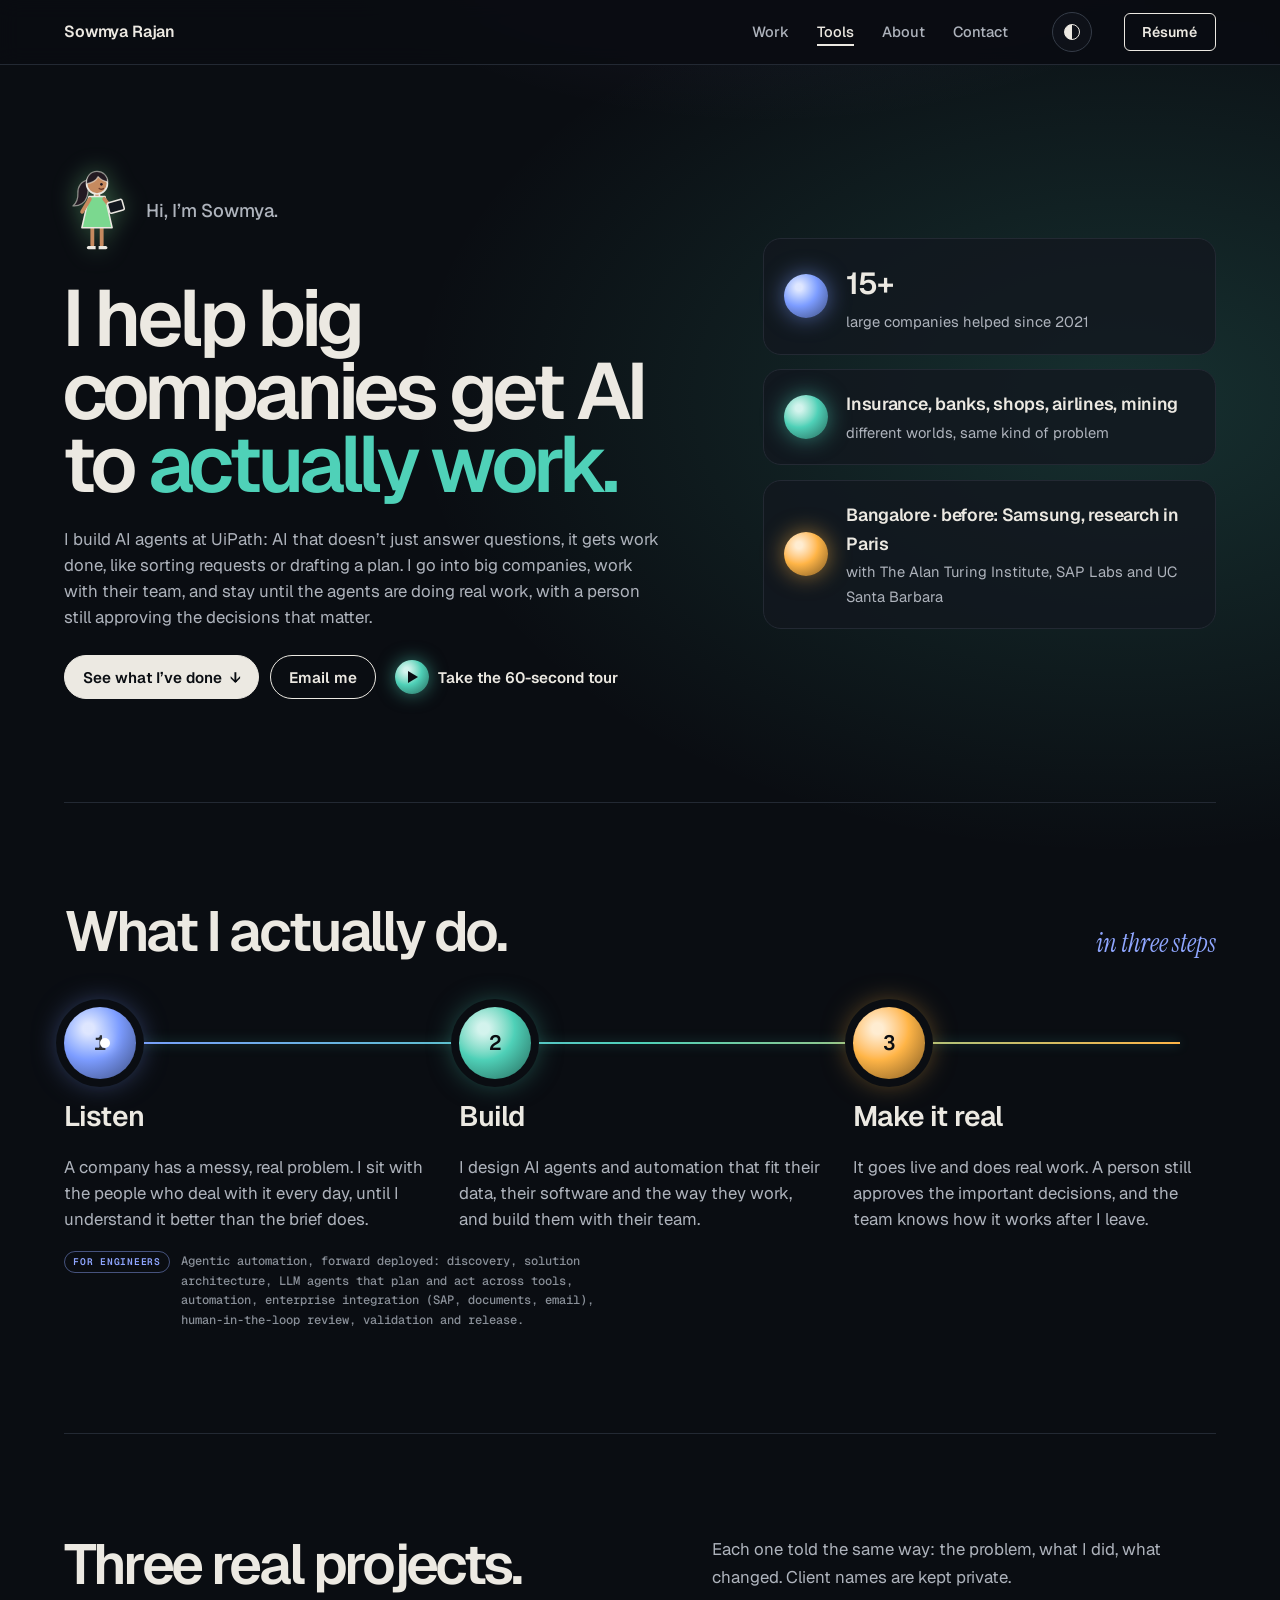
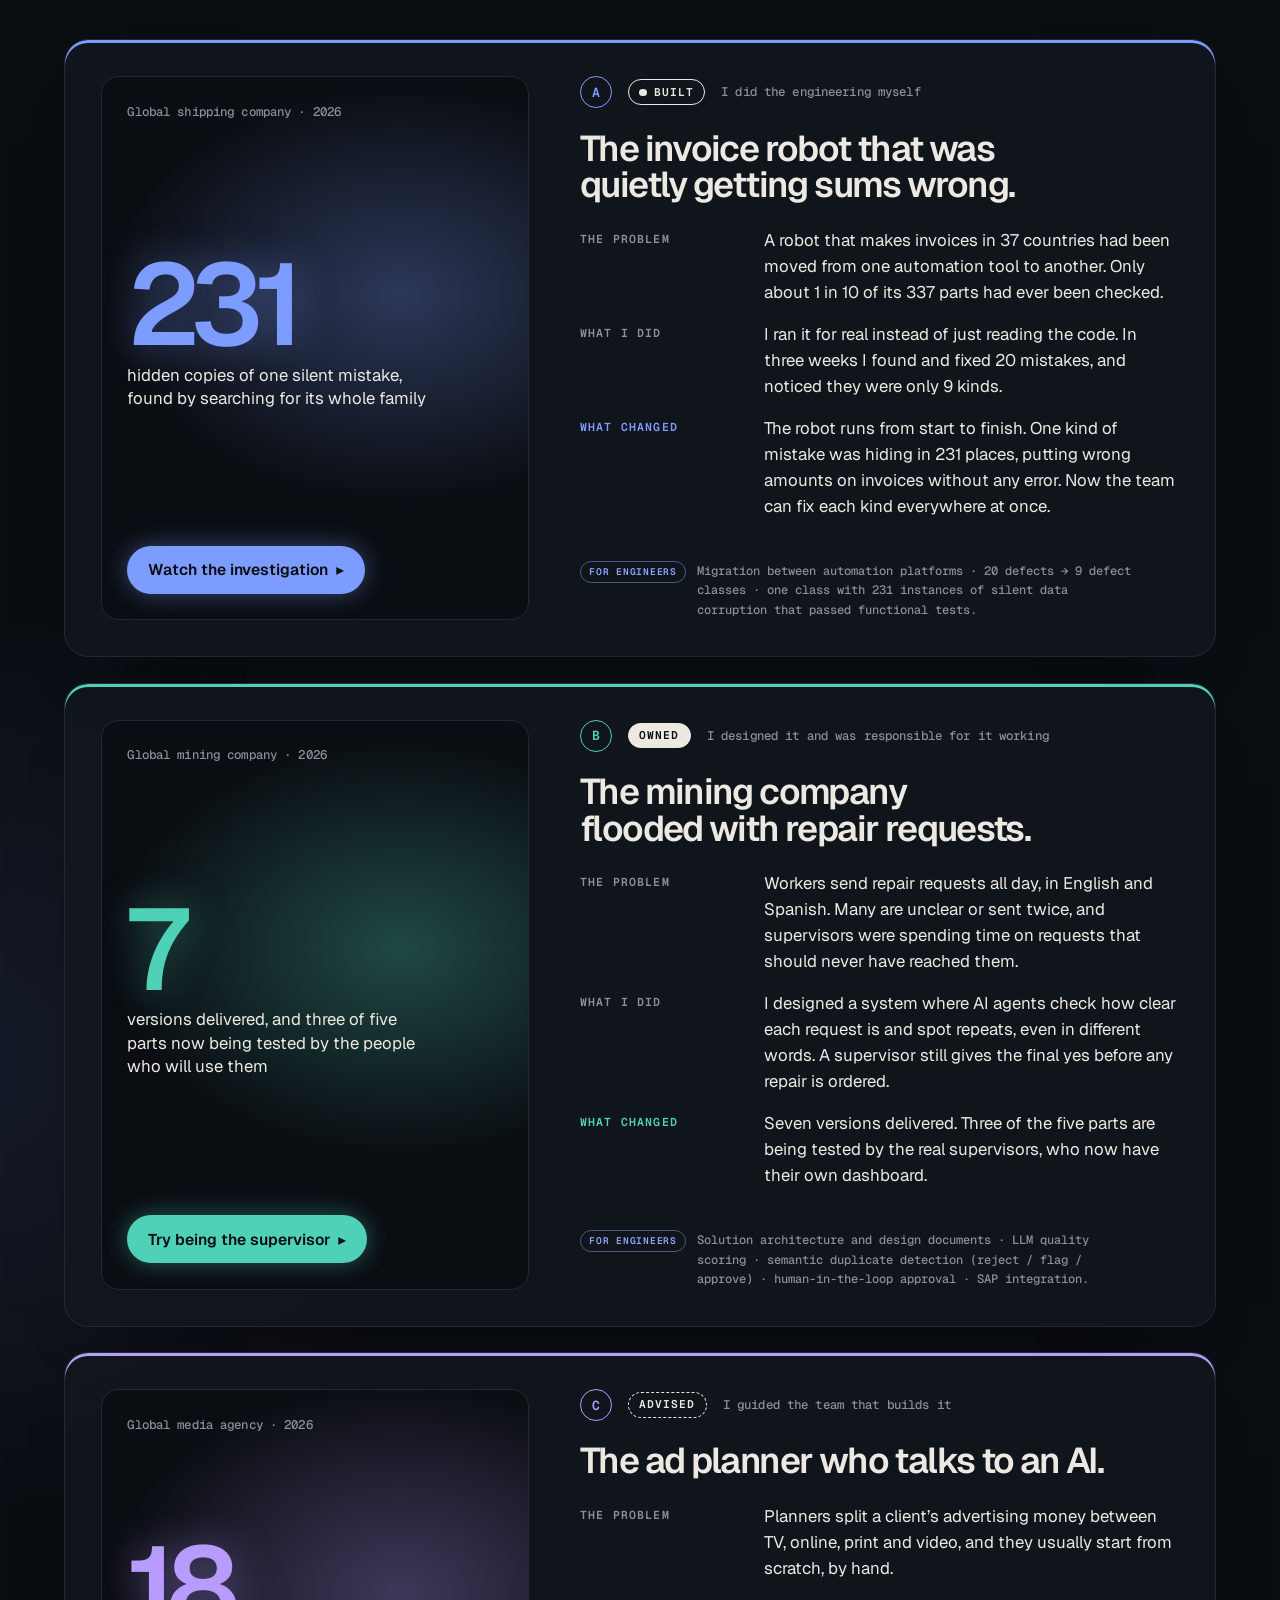
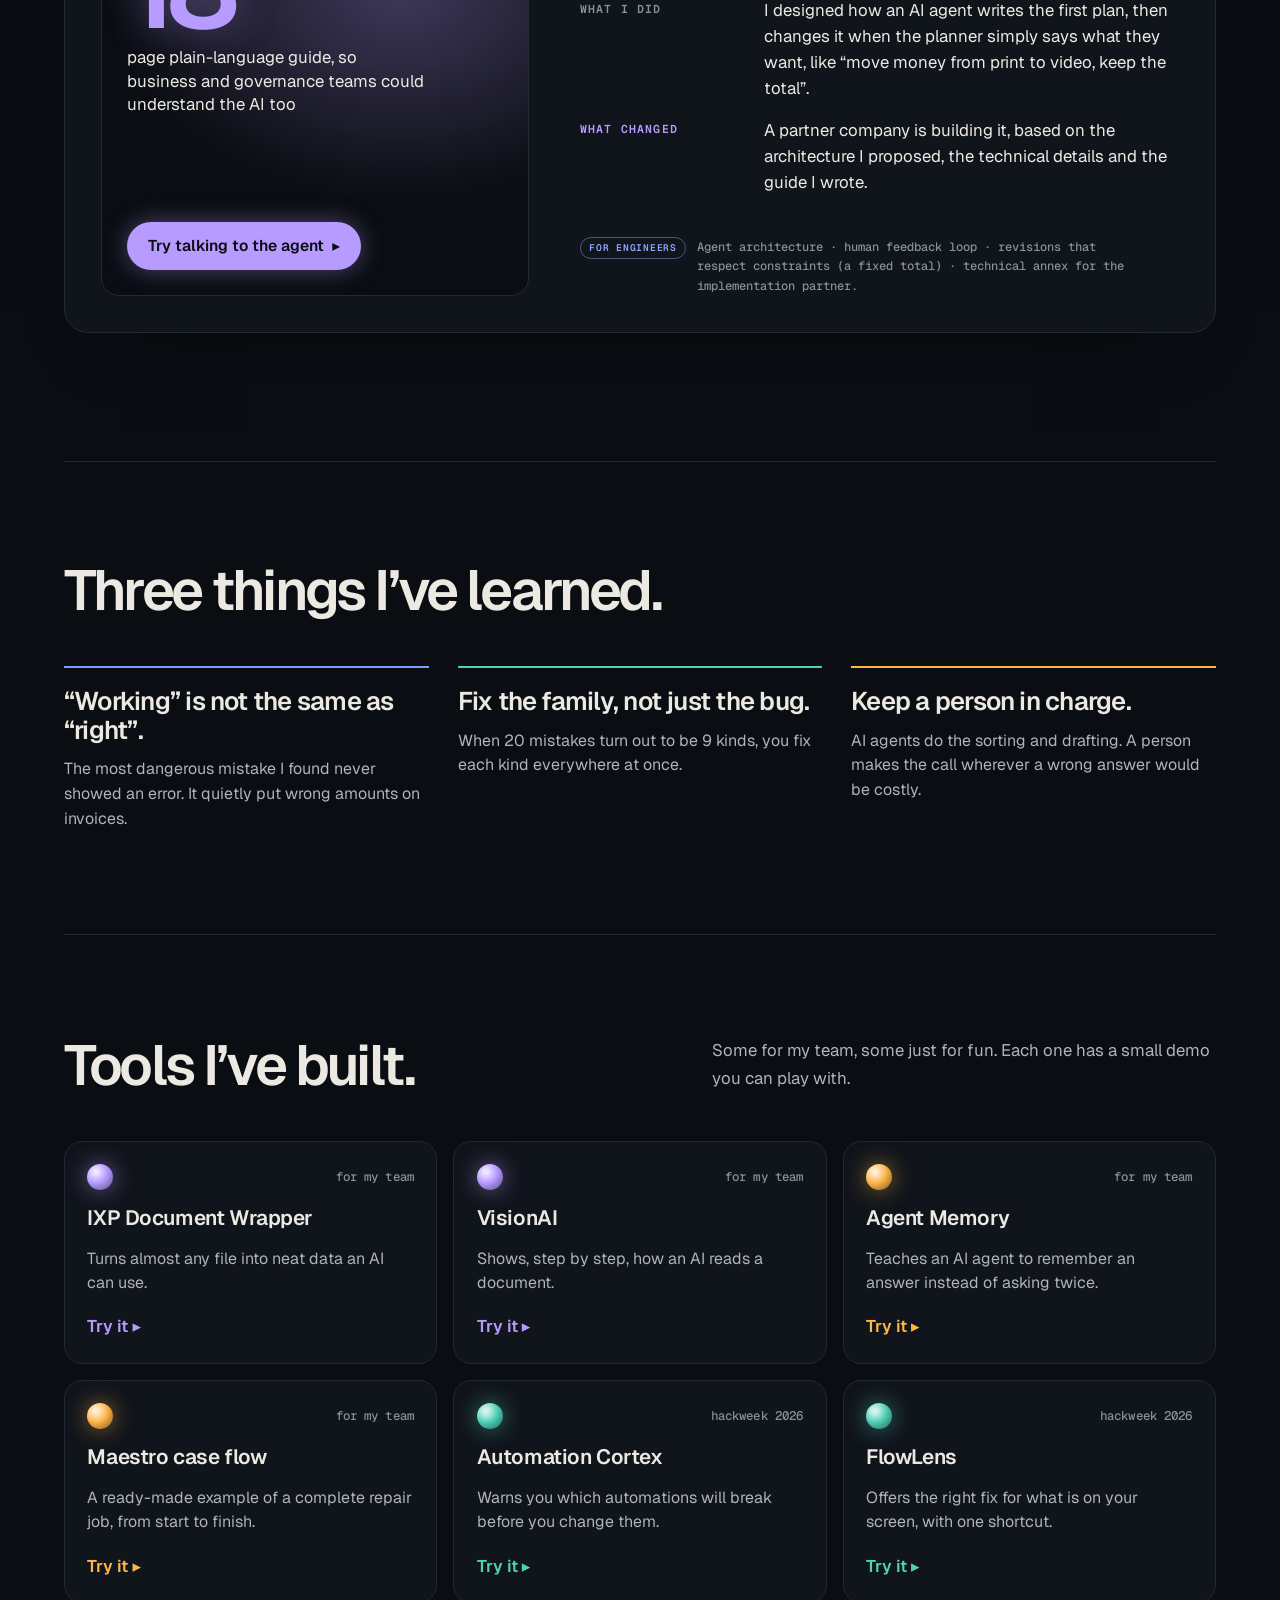
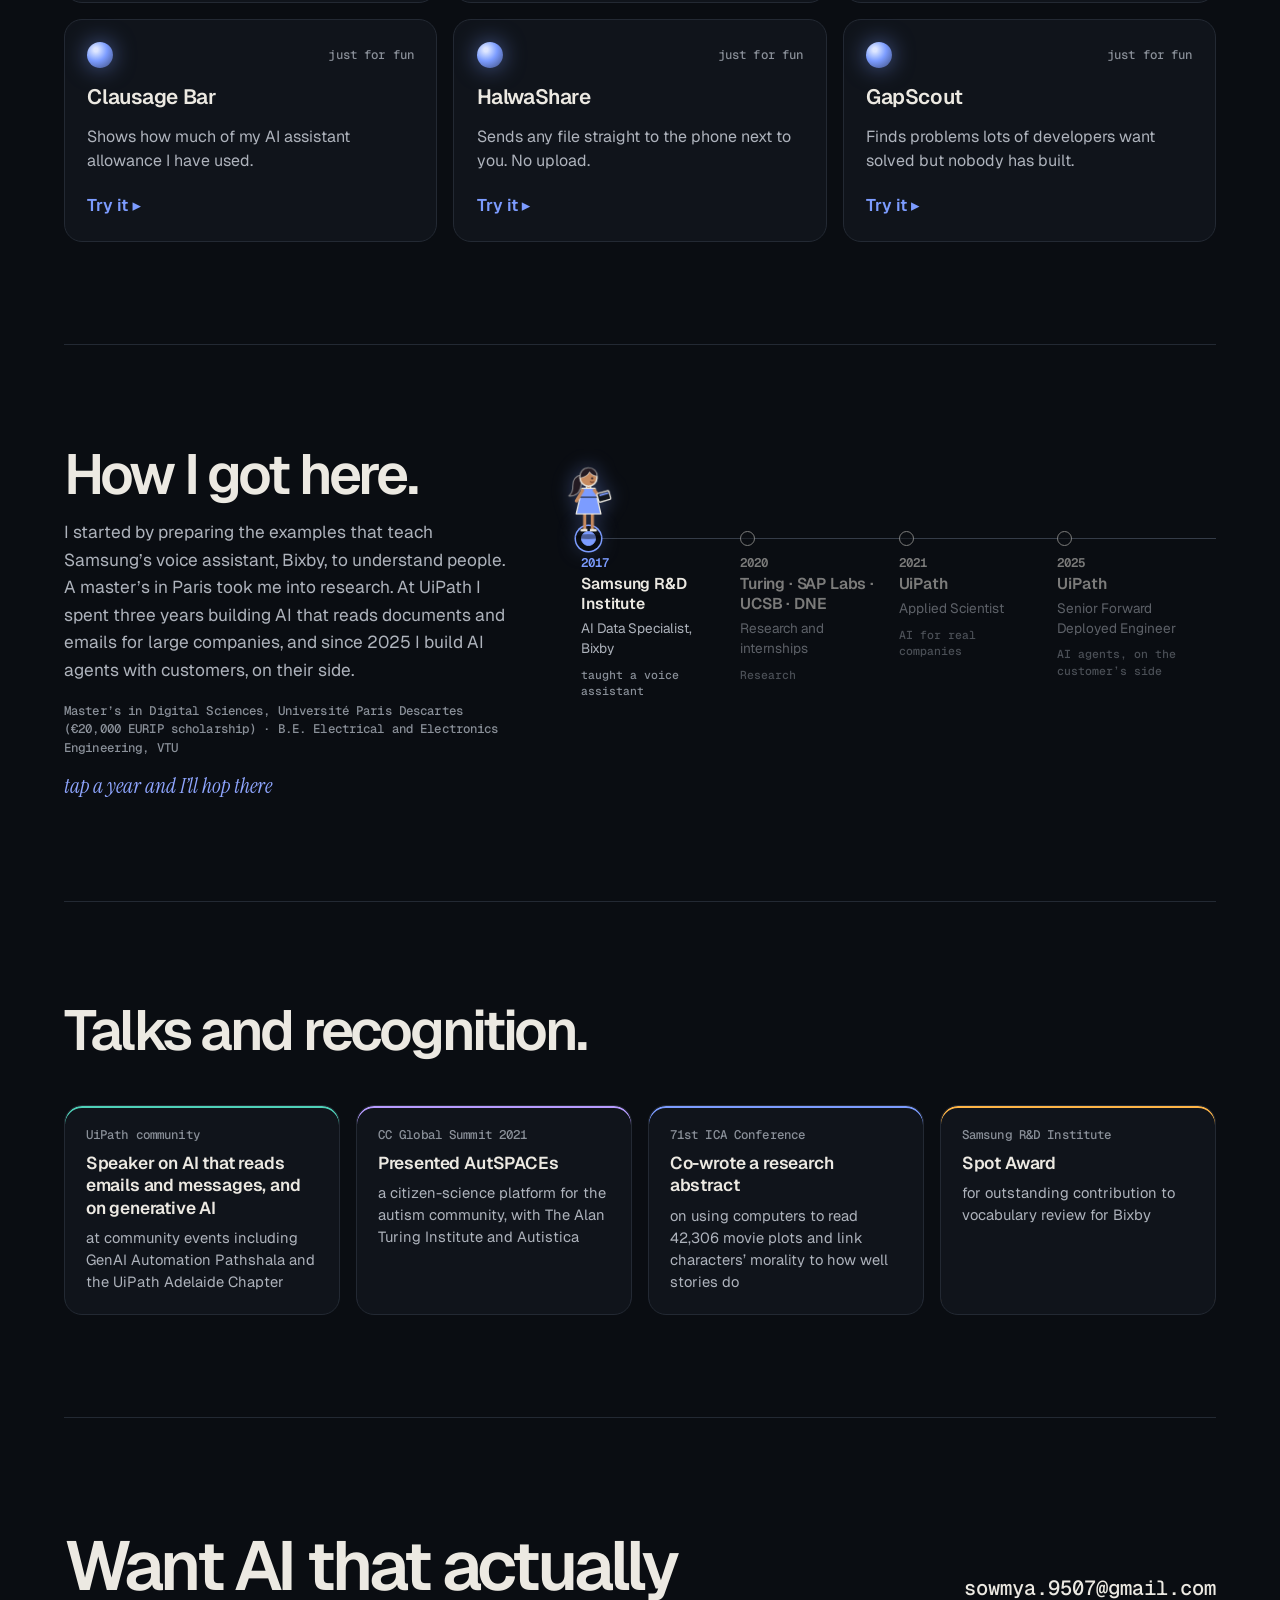
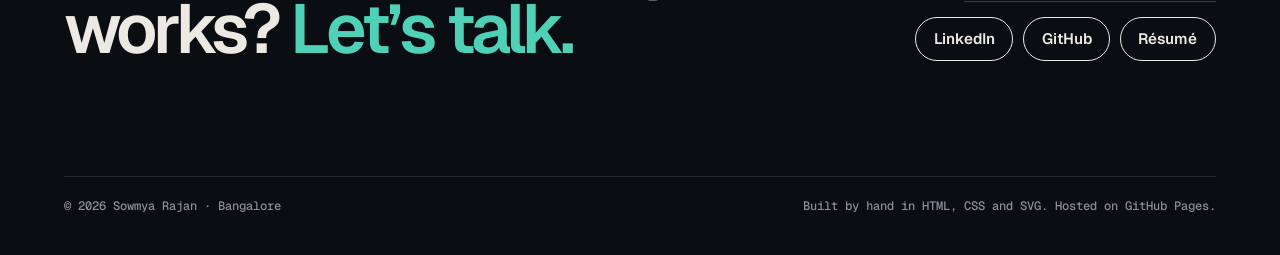
==== index.html @ b6682342 "Publish portfolio site Homepage built around visitor questions, with anonymised projects, simulated " ====
<!doctype html>
<html lang="en">
<head>
<meta charset="utf-8">
<meta name="viewport" content="width=device-width, initial-scale=1, viewport-fit=cover">
<title>Sowmya Rajan · Senior Forward Deployed Engineer (AI)</title>
<meta name="description" content="Sowmya Rajan builds AI agents that do real work inside big companies: the problem, what she did and what changed, with demos you can try.">
<link rel="canonical" href="https://sowmyaarajan.github.io/">
<meta property="og:type" content="website">
<meta property="og:url" content="https://sowmyaarajan.github.io/">
<meta property="og:title" content="Sowmya Rajan · Senior Forward Deployed Engineer (AI)">
<meta property="og:description" content="I get AI systems working in the real world. Case studies, engineering systems and how I work.">
<meta name="twitter:card" content="summary">
<meta name="theme-color" content="#0a0d12">
<link rel="icon" href="data:image/svg+xml,%3Csvg xmlns='http://www.w3.org/2000/svg' viewBox='0 0 64 64'%3E%3Crect width='64' height='64' rx='12' fill='%2317191d'/%3E%3Ctext x='32' y='42' font-family='Arial' font-weight='700' font-size='26' fill='%23f6f4ef' text-anchor='middle'%3ESR%3C/text%3E%3C/svg%3E">
<link rel="preconnect" href="https://fonts.googleapis.com">
<link rel="preconnect" href="https://fonts.gstatic.com" crossorigin>
<link rel="stylesheet" href="https://fonts.googleapis.com/css2?family=Geist:wght@400;500;600&family=Geist+Mono:wght@500;600&family=Instrument+Serif:ital@1&display=swap">
<script>try{var t=localStorage.getItem('theme');if(t==='light')document.documentElement.setAttribute('data-theme','light');}catch(e){}</script>
<link rel="stylesheet" href="assets/css/styles.css?v=v5">
<script type="application/ld+json">
{
  "@context": "https://schema.org",
  "@type": "Person",
  "name": "Sowmya Rajan",
  "jobTitle": "Senior Forward Deployed Engineer",
  "worksFor": { "@type": "Organization", "name": "UiPath" },
  "address": { "@type": "PostalAddress", "addressLocality": "Bangalore", "addressCountry": "IN" },
  "url": "https://sowmyaarajan.github.io/",
  "sameAs": ["https://www.linkedin.com/in/sowmyarajan1703/", "https://github.com/sowmyaarajan"]
}
</script>
</head>
<body>
<a class="skip" href="#main">Skip to content</a>

<header class="nav">
  <div class="wrap nav__in">
    <a class="nav__name" href="#top">Sowmya Rajan</a>
    <nav class="nav__links" aria-label="Primary">
      <a href="#work">Work</a>
      <a href="#tools">Tools</a>
      <a href="#about">About</a>
      <a href="#contact">Contact</a>
    </nav>
    <button class="theme-btn" type="button" data-theme-toggle aria-label="Switch to light theme" aria-pressed="false"><span aria-hidden="true"></span></button>
    <a class="btn nav__cta" href="resume/">Résumé</a>
    <button class="btn nav__menu" id="menu-open" type="button" aria-expanded="false" aria-controls="menu">Menu</button>
  </div>
</header>

<div class="sheet-menu" id="menu" role="dialog" aria-modal="true" aria-label="Menu" hidden>
  <div class="sheet-menu__top">
    <span class="nav__name">Sowmya Rajan</span>
    <button class="btn" id="menu-close" type="button">Close</button>
  </div>
  <nav aria-label="Mobile">
    <a href="#work">Work</a>
    <a href="#tools">Tools</a>
    <a href="#about">About</a>
    <a href="#contact">Contact</a>
  </nav>
  <div class="sheet-menu__foot">
    <a class="btn btn--primary" href="resume/">Résumé</a>
    <a class="btn" href="mailto:sowmya.9507@gmail.com">Email</a>
    <button class="btn" type="button" data-theme-toggle aria-pressed="false">Light theme</button>
  </div>
</div>

<main id="main">
  <!-- 1 · Who -->
  <section class="who wrap" id="top" aria-labelledby="h-hero">
    <div class="who__copy">
      <p class="who__hi"><svg class="girl" viewBox="0 0 48 64" width="66" height="88" aria-hidden="true">
          <path class="g-hair" d="M17.5 9.5c-4.8.6-7.6 4.6-7.4 9.6.2 4.2-1.4 7.4-3.6 9.2 4.8.4 8.8-2.2 10.2-6.6 1.2-3.6.8-7.6 2.4-10.6z"/>
          <path class="g-limb" d="M20.6 44.2v12.6M27.4 44.2v12.6"/>
          <path class="g-shoe" d="M18.4 57.4h4.6v2.4h-5.2c-.9 0-1.2-.6-1.2-1.2 0-.7.7-1.2 1.8-1.2zM25.2 57.4h4.6c1.1 0 1.8.5 1.8 1.2 0 .6-.3 1.2-1.2 1.2h-5.2z"/>
          <path class="g-skin" d="M22.2 18.6h3.6v3.4h-3.6z"/>
          <path class="g-dress" d="M18.2 21.4h11.6l5.2 22.8H13z"/>
          <path class="g-limb g-wave" d="M18.8 23.2l-5.6 9.4"/>
          <path class="g-limb" d="M29.2 23.2l5.4 6.8"/>
          <rect class="g-laptop" x="32.2" y="24.6" width="11" height="8" rx="1.2" transform="rotate(-16 37.7 28.6)"/>
          <circle class="g-skin" cx="24" cy="12" r="7.6"/>
          <path class="g-hair" d="M16.4 12.2c-.4-5.2 3-9 7.6-9 4.4 0 7.8 3.2 7.8 7.6-2.6-.4-5.4-1.8-7-3.8-1.2 2.6-4.6 4.6-8.4 5.2z"/>
          <circle class="g-eye" cx="27.2" cy="12.6" r=".95"/>
          <path class="g-smile" d="M25.6 15.6c.9.7 2.1.7 3 .1"/>
        </svg><span>Hi, I’m Sowmya.</span></p>
      <h1 class="who__h" id="h-hero">I help big companies get AI to <span>actually work.</span></h1>
      <p class="who__p">I build AI agents at UiPath: AI that doesn’t just answer questions, it gets work done, like sorting requests or drafting a plan. I go into big companies, work with their team, and stay until the agents are doing real work, with a person still approving the decisions that matter.</p>
      <div class="who__cta">
        <a class="btn btn--primary btn--pill" href="#work">See what I’ve done <span aria-hidden="true">↓</span></a>
        <a class="btn btn--pill" href="mailto:sowmya.9507@gmail.com">Email me</a>
        <button class="tour-btn" type="button" data-tour-start><span class="tour-btn__play" aria-hidden="true"></span>Take the 60-second tour</button>
      </div>
    </div>
    <ul class="who__facts" aria-label="Quick facts">
      <li style="--c: var(--st-ingest)"><i aria-hidden="true"></i><span><b class="big">15+</b><span>large companies helped since 2021</span></span></li>
      <li style="--c: var(--st-reason)"><i aria-hidden="true"></i><span><b>Insurance, banks, shops, airlines, mining</b><span>different worlds, same kind of problem</span></span></li>
      <li style="--c: var(--st-review)"><i aria-hidden="true"></i><span><b>Bangalore · before: Samsung, research in Paris</b><span>with The Alan Turing Institute, SAP Labs and UC Santa Barbara</span></span></li>
    </ul>
  </section>

  <!-- 2 · What I do -->
  <section class="band wrap" id="do" aria-labelledby="h-do">
    <div class="band__head"><h2 id="h-do">What I actually do.</h2><span class="note">in three steps</span></div>
    <ol class="steps">
      <li style="--c: var(--st-ingest)"><span class="steps__dot">1</span><b>Listen</b><span>A company has a messy, real problem. I sit with the people who deal with it every day, until I understand it better than the brief does.</span></li>
      <li style="--c: var(--st-reason)"><span class="steps__dot">2</span><b>Build</b><span>I design AI agents and automation that fit their data, their software and the way they work, and build them with their team.</span></li>
      <li style="--c: var(--st-review)"><span class="steps__dot">3</span><b>Make it real</b><span>It goes live and does real work. A person still approves the important decisions, and the team knows how it works after I leave.</span></li>
    </ol>
    <p class="eng"><span>For engineers</span> Agentic automation, forward deployed: discovery, solution architecture, LLM agents that plan and act across tools, automation, enterprise integration (SAP, documents, email), human-in-the-loop review, validation and release.</p>
  </section>

  <!-- 3 · Work -->
  <section class="band wrap" id="work" aria-labelledby="h-work">
    <div class="band__head"><h2 id="h-work">Three real projects.</h2><p>Each one told the same way: the problem, what I did, what changed. Client names are kept private.</p></div>
    
      <article class="proj" id="case-shipping" style="--sc: var(--st-ingest)" aria-labelledby="case-shipping-h">
        <div class="proj__num">
          <span class="meta">Global shipping company · 2026</span>
          <p class="proj__big"><b>231</b><span>hidden copies of one silent mistake, found by searching for its whole family</span></p>
          <button class="proj__try" type="button" data-demo="demo-inv">Watch the investigation <span aria-hidden="true">▸</span></button>
        </div>
        <div class="proj__story">
          <p class="proj__id"><span class="proj__letter">A</span><span class="role role--built">Built</span><span class="meta">I did the engineering myself</span></p>
          <h3 id="case-shipping-h">The invoice robot that was quietly getting sums wrong.</h3>
          <dl class="proj__beats">
            <div><dt>The problem</dt><dd>A robot that makes invoices in 37 countries had been moved from one automation tool to another. Only about 1 in 10 of its 337 parts had ever been checked.</dd></div>
            <div><dt>What I did</dt><dd>I ran it for real instead of just reading the code. In three weeks I found and fixed 20 mistakes, and noticed they were only 9 kinds.</dd></div>
            <div class="is-out"><dt>What changed</dt><dd>The robot runs from start to finish. One kind of mistake was hiding in 231 places, putting wrong amounts on invoices without any error. Now the team can fix each kind everywhere at once.</dd></div>
          </dl>
          <p class="eng"><span>For engineers</span> Migration between automation platforms · 20 defects → 9 defect classes · one class with 231 instances of silent data corruption that passed functional tests.</p>
        </div>
      </article>
      <article class="proj" id="case-mining" style="--sc: var(--st-reason)" aria-labelledby="case-mining-h">
        <div class="proj__num">
          <span class="meta">Global mining company · 2026</span>
          <p class="proj__big"><b>7</b><span>versions delivered, and three of five parts now being tested by the people who will use them</span></p>
          <button class="proj__try" type="button" data-demo="demo-req">Try being the supervisor <span aria-hidden="true">▸</span></button>
        </div>
        <div class="proj__story">
          <p class="proj__id"><span class="proj__letter">B</span><span class="role role--owned">Owned</span><span class="meta">I designed it and was responsible for it working</span></p>
          <h3 id="case-mining-h">The mining company flooded with repair requests.</h3>
          <dl class="proj__beats">
            <div><dt>The problem</dt><dd>Workers send repair requests all day, in English and Spanish. Many are unclear or sent twice, and supervisors were spending time on requests that should never have reached them.</dd></div>
            <div><dt>What I did</dt><dd>I designed a system where AI agents check how clear each request is and spot repeats, even in different words. A supervisor still gives the final yes before any repair is ordered.</dd></div>
            <div class="is-out"><dt>What changed</dt><dd>Seven versions delivered. Three of the five parts are being tested by the real supervisors, who now have their own dashboard.</dd></div>
          </dl>
          <p class="eng"><span>For engineers</span> Solution architecture and design documents · LLM quality scoring · semantic duplicate detection (reject / flag / approve) · human-in-the-loop approval · SAP integration.</p>
        </div>
      </article>
      <article class="proj" id="case-media" style="--sc: var(--st-extract)" aria-labelledby="case-media-h">
        <div class="proj__num">
          <span class="meta">Global media agency · 2026</span>
          <p class="proj__big"><b>18</b><span>page plain-language guide, so business and governance teams could understand the AI too</span></p>
          <button class="proj__try" type="button" data-demo="demo-ha">Try talking to the agent <span aria-hidden="true">▸</span></button>
        </div>
        <div class="proj__story">
          <p class="proj__id"><span class="proj__letter">C</span><span class="role role--advised">Advised</span><span class="meta">I guided the team that builds it</span></p>
          <h3 id="case-media-h">The ad planner who talks to an AI.</h3>
          <dl class="proj__beats">
            <div><dt>The problem</dt><dd>Planners split a client’s advertising money between TV, online, print and video, and they usually start from scratch, by hand.</dd></div>
            <div><dt>What I did</dt><dd>I designed how an AI agent writes the first plan, then changes it when the planner simply says what they want, like “move money from print to video, keep the total”.</dd></div>
            <div class="is-out"><dt>What changed</dt><dd>A partner company is building it, based on the architecture I proposed, the technical details and the guide I wrote.</dd></div>
          </dl>
          <p class="eng"><span>For engineers</span> Agent architecture · human feedback loop · revisions that respect constraints (a fixed total) · technical annex for the implementation partner.</p>
        </div>
      </article>
  </section>

  <!-- 4 · Learned -->
  <section class="band wrap" id="learned" aria-labelledby="h-learned">
    <div class="band__head"><h2 id="h-learned">Three things I’ve learned.</h2></div>
    <div class="lessons">
      <div style="--c: var(--st-ingest)"><b>“Working” is not the same as “right”.</b><span>The most dangerous mistake I found never showed an error. It quietly put wrong amounts on invoices.</span></div>
      <div style="--c: var(--st-reason)"><b>Fix the family, not just the bug.</b><span>When 20 mistakes turn out to be 9 kinds, you fix each kind everywhere at once.</span></div>
      <div style="--c: var(--st-review)"><b>Keep a person in charge.</b><span>AI agents do the sorting and drafting. A person makes the call wherever a wrong answer would be costly.</span></div>
    </div>
  </section>

  <!-- 5 · Tools -->
  <section class="band wrap" id="tools" aria-labelledby="h-tools">
    <div class="band__head"><h2 id="h-tools">Tools I’ve built.</h2><p>Some for my team, some just for fun. Each one has a small demo you can play with.</p></div>
    <div class="tools">
        <button class="tool" type="button" data-tool="ixp" style="--c: var(--st-extract)"><span class="tool__top"><i aria-hidden="true"></i><span class="meta">for my team</span></span><b>IXP Document Wrapper</b><span>Turns almost any file into neat data an AI can use.</span><span class="tool__try">Try it <span aria-hidden="true">▸</span></span></button>
        <button class="tool" type="button" data-tool="visionai" style="--c: var(--st-extract)"><span class="tool__top"><i aria-hidden="true"></i><span class="meta">for my team</span></span><b>VisionAI</b><span>Shows, step by step, how an AI reads a document.</span><span class="tool__try">Try it <span aria-hidden="true">▸</span></span></button>
        <button class="tool" type="button" data-tool="memory" style="--c: var(--st-review)"><span class="tool__top"><i aria-hidden="true"></i><span class="meta">for my team</span></span><b>Agent Memory</b><span>Teaches an AI agent to remember an answer instead of asking twice.</span><span class="tool__try">Try it <span aria-hidden="true">▸</span></span></button>
        <button class="tool" type="button" data-tool="maestro" style="--c: var(--st-review)"><span class="tool__top"><i aria-hidden="true"></i><span class="meta">for my team</span></span><b>Maestro case flow</b><span>A ready-made example of a complete repair job, from start to finish.</span><span class="tool__try">Try it <span aria-hidden="true">▸</span></span></button>
        <button class="tool" type="button" data-tool="cortex" style="--c: var(--st-reason)"><span class="tool__top"><i aria-hidden="true"></i><span class="meta">hackweek 2026</span></span><b>Automation Cortex</b><span>Warns you which automations will break before you change them.</span><span class="tool__try">Try it <span aria-hidden="true">▸</span></span></button>
        <button class="tool" type="button" data-tool="flowlens" style="--c: var(--st-reason)"><span class="tool__top"><i aria-hidden="true"></i><span class="meta">hackweek 2026</span></span><b>FlowLens</b><span>Offers the right fix for what is on your screen, with one shortcut.</span><span class="tool__try">Try it <span aria-hidden="true">▸</span></span></button>
        <button class="tool" type="button" data-tool="clausage" style="--c: var(--st-ingest)"><span class="tool__top"><i aria-hidden="true"></i><span class="meta">just for fun</span></span><b>Clausage Bar</b><span>Shows how much of my AI assistant allowance I have used.</span><span class="tool__try">Try it <span aria-hidden="true">▸</span></span></button>
        <button class="tool" type="button" data-tool="halwa" style="--c: var(--st-ingest)"><span class="tool__top"><i aria-hidden="true"></i><span class="meta">just for fun</span></span><b>HalwaShare</b><span>Sends any file straight to the phone next to you. No upload.</span><span class="tool__try">Try it <span aria-hidden="true">▸</span></span></button>
        <button class="tool" type="button" data-tool="gapscout" style="--c: var(--st-ingest)"><span class="tool__top"><i aria-hidden="true"></i><span class="meta">just for fun</span></span><b>GapScout</b><span>Finds problems lots of developers want solved but nobody has built.</span><span class="tool__try">Try it <span aria-hidden="true">▸</span></span></button>
    </div>
  </section>

  <!-- 6 · About -->
  <section class="band wrap about3" id="about" aria-labelledby="h-about">
    <div class="about3__copy">
      <h2 id="h-about">How I got here.</h2>
      <p>I started by preparing the examples that teach Samsung’s voice assistant, Bixby, to understand people. A master’s in Paris took me into research. At UiPath I spent three years building AI that reads documents and emails for large companies, and since 2025 I build AI agents with customers, on their side.</p>
      <p class="meta">Master’s in Digital Sciences, Université Paris Descartes (€20,000 EURIP scholarship) · B.E. Electrical and Electronics Engineering, VTU</p>
      <p class="note">tap a year and I’ll hop there</p>
    </div>
    <div>
        <div class="hop" id="hop">
          <ol class="career" aria-label="Career progression">
            <li style="--c: var(--st-ingest)"><button class="yr" type="button" aria-label="2017: jump to Samsung R&amp;D Institute">2017</button><b>Samsung R&amp;D Institute</b><span>AI Data Specialist, Bixby</span><span class="arc">taught a voice assistant</span></li>
            <li style="--c: var(--st-extract)"><button class="yr" type="button" aria-label="2020: jump to research and internships">2020</button><b>Turing · SAP Labs · UCSB · DNE</b><span>Research and internships</span><span class="arc">Research</span></li>
            <li style="--c: var(--st-reason)"><button class="yr" type="button" aria-label="2021: jump to UiPath, Applied Scientist">2021</button><b>UiPath</b><span>Applied Scientist</span><span class="arc">AI for real companies</span></li>
            <li style="--c: var(--st-ship)"><button class="yr" type="button" aria-label="2025: jump to UiPath, Senior Forward Deployed Engineer">2025</button><b>UiPath</b><span>Senior Forward Deployed Engineer</span><span class="arc">AI agents, on the customer’s side</span></li>
          </ol>
          <p class="hop__say" id="hop-say" aria-live="polite"></p>
          <span class="hop__girl" aria-hidden="true"><span class="hop__body">
            <svg viewBox="0 0 48 64" width="54" height="72">
              <path class="hop__tail" d="M17.5 9.5c-4.8.6-7.6 4.6-7.4 9.6.2 4.2-1.4 7.4-3.6 9.2 4.8.4 8.8-2.2 10.2-6.6 1.2-3.6.8-7.6 2.4-10.6z"/>
              <path class="hop__skin hop__limb" d="M20.6 44.2v12.6M27.4 44.2v12.6"/>
              <path class="hop__shoe" d="M18.4 57.4h4.6v2.4h-5.2c-.9 0-1.2-.6-1.2-1.2 0-.7.7-1.2 1.8-1.2zM25.2 57.4h4.6c1.1 0 1.8.5 1.8 1.2 0 .6-.3 1.2-1.2 1.2h-5.2z"/>
              <path class="hop__skin hop__neck" d="M22.2 18.6h3.6v3.4h-3.6z"/>
              <path class="hop__dress" d="M18.2 21.4h11.6l5.2 22.8H13z"/>
              <path class="hop__belt" d="M16.8 29.4h14.4"/>
              <path class="hop__skin hop__limb hop__arm--l" d="M18.8 23.2l-5.6 9.4"/>
              <path class="hop__skin hop__limb hop__arm--r" d="M29.2 23.2l5.4 6.8"/>
              <g class="hop__laptop"><rect x="32.2" y="24.6" width="11" height="8" rx="1.2" transform="rotate(-16 37.7 28.6)"/><path class="hop__screen" d="M34.4 27.6l6.6-1.9" /></g>
              <circle class="hop__skin hop__head" cx="24" cy="12" r="7.6"/>
              <path class="hop__hair" d="M16.4 12.2c-.4-5.2 3-9 7.6-9 4.4 0 7.8 3.2 7.8 7.6-2.6-.4-5.4-1.8-7-3.8-1.2 2.6-4.6 4.6-8.4 5.2z"/>
              <circle class="hop__eye" cx="27.2" cy="12.6" r=".95"/>
              <path class="hop__smile" d="M25.6 15.6c.9.7 2.1.7 3 .1"/>
            </svg>
          </span><span class="hop__shadow"></span></span>
        </div>
    </div>
  </section>

  <!-- Recognition -->
  <section class="band wrap" id="recognition" aria-labelledby="h-recog">
    <div class="band__head"><h2 id="h-recog">Talks and recognition.</h2></div>
    <ul class="recog3">
      <li style="--c: var(--st-reason)"><span class="meta">UiPath community</span><b>Speaker on AI that reads emails and messages, and on generative AI</b><span>at community events including GenAI Automation Pathshala and the UiPath Adelaide Chapter</span></li>
      <li style="--c: var(--st-extract)"><span class="meta">CC Global Summit 2021</span><b>Presented AutSPACEs</b><span>a citizen-science platform for the autism community, with The Alan Turing Institute and Autistica</span></li>
      <li style="--c: var(--st-ingest)"><span class="meta">71st ICA Conference</span><b>Co-wrote a research abstract</b><span>on using computers to read 42,306 movie plots and link characters’ morality to how well stories do</span></li>
      <li style="--c: var(--st-review)"><span class="meta">Samsung R&amp;D Institute</span><b>Spot Award</b><span>for outstanding contribution to vocabulary review for Bixby</span></li>
    </ul>
  </section>

  <!-- 7 · Contact -->
  <section class="wrap contact3" id="contact" aria-labelledby="h-contact">
    <h2 id="h-contact">Want AI that actually works? <span>Let’s talk.</span></h2>
    <div class="contact3__links">
      <a class="contact3__mail" href="mailto:sowmya.9507@gmail.com">sowmya.9507@gmail.com</a>
      <div><a class="btn btn--pill" href="https://www.linkedin.com/in/sowmyarajan1703/" rel="me noopener">LinkedIn</a><a class="btn btn--pill" href="https://github.com/sowmyaarajan" rel="me noopener">GitHub</a><a class="btn btn--pill" href="resume/">Résumé</a></div>
    </div>
  </section>
</main>

<!-- ================= 60-second tour ================= -->
<div class="tour" id="tour" role="region" aria-label="Guided tour" hidden>
  <svg class="girl tour__girl" viewBox="0 0 48 64" width="40" height="53" aria-hidden="true"><path class="g-hair" d="M17.5 9.5c-4.8.6-7.6 4.6-7.4 9.6.2 4.2-1.4 7.4-3.6 9.2 4.8.4 8.8-2.2 10.2-6.6 1.2-3.6.8-7.6 2.4-10.6z"/><path class="g-limb" d="M20.6 44.2v12.6M27.4 44.2v12.6"/><path class="g-dress" d="M18.2 21.4h11.6l5.2 22.8H13z"/><path class="g-limb" d="M18.8 23.2l-5.6 9.4M29.2 23.2l5.4 6.8"/><circle class="g-skin" cx="24" cy="12" r="7.6"/><path class="g-hair" d="M16.4 12.2c-.4-5.2 3-9 7.6-9 4.4 0 7.8 3.2 7.8 7.6-2.6-.4-5.4-1.8-7-3.8-1.2 2.6-4.6 4.6-8.4 5.2z"/><circle class="g-eye" cx="27.2" cy="12.6" r=".95"/><path class="g-smile" d="M25.6 15.6c.9.7 2.1.7 3 .1"/></svg>
  <div class="tour__body">
    <p class="tour__k meta"><span id="tour-n">1</span> / <span id="tour-of">8</span> · 60-second tour</p>
    <p class="tour__t" id="tour-t" aria-live="polite"></p>
    <div class="tour__bar"><span id="tour-bar"></span></div>
    <div class="tour__ctl">
      <button type="button" data-tour="prev" aria-label="Previous stop">←</button>
      <button type="button" data-tour="pause" id="tour-pause">Pause</button>
      <button type="button" data-tour="next" aria-label="Next stop">→</button>
      <button type="button" data-tour="sound" id="tour-sound" aria-pressed="true"><svg viewBox="0 0 20 20" width="16" height="16" aria-hidden="true"><path d="M3 8h3l4-3v10l-4-3H3z" fill="currentColor"/><path class="tour__wave" d="M13 7.5a3.5 3.5 0 0 1 0 5M15 5.5a6.5 6.5 0 0 1 0 9" fill="none" stroke="currentColor" stroke-width="1.6" stroke-linecap="round"/></svg><span>Sound on</span></button>
      <button type="button" data-tour="end" class="tour__x">End tour</button>
    </div>
  </div>
</div>

<!-- ================= Demos (opened by the Try it buttons) ================= -->
<dialog class="demo" id="demo-inv" aria-labelledby="demo-inv-h">
  <div class="demo__bar"><p class="demo__title" id="demo-inv-h"><span style="--c: var(--st-ingest)">A</span>The investigation, step by step</p><button class="demo__close" type="button" data-close aria-label="Close">×</button></div>
  <article class="inv inv--auto" id="inv-demo">
        <div class="inv__scroll" id="inv-scroll">
          <div class="inv__stage">
            <div class="inv__viz">
              <div class="inv__svg" id="inv-svg"></div>
              <p class="inv__key" aria-hidden="true"><span><i class="k-ok"></i>checked</span><span><i class="k-def"></i>mistake</span><span><i class="k-silent"></i>silently wrong number</span><span class="meta">grouping shown schematically</span></p>
            </div>
            <div class="inv__side" aria-hidden="true">
              <p class="inv__num">337</p>
              <p class="inv__unit">parts in the invoice robot, about 1 in 10 ever checked</p>
              <p class="inv__trail"><span>337</span><span>20</span><span>9</span><span>231</span></p>
              <ol class="inv__log">
                <li data-step="0"><p class="stg">01 · Problem</p><h4>337 parts. Hardly any ever checked.</h4><p>A robot that makes invoices for 37 countries had been copied from one automation tool to another. Almost nothing had been tested, and the project was stuck.</p></li>
                <li data-step="1"><p class="stg">02 · Investigation</p><h4>Don’t just read it. Run it.</h4><p>Instead of only reading the copied code, I ran the whole robot for real on the old system it controls. Things broke. In three weeks I found and fixed 20 mistakes.</p></li>
                <li data-step="2"><p class="stg">03 · Discovery</p><h4>20 mistakes, but only 9 kinds.</h4><p>The mistakes weren’t random. They came in 9 families, and each family was copied all over the code. Fixing them one by one would never end.</p></li>
                <li data-step="3"><p class="stg">04 · Verification</p><h4>One family was hiding in 231 places.</h4><p>It never showed an error. It quietly put wrong amounts on invoices, and every test still said everything was fine.</p></li>
              </ol>
            </div>
            <div class="inv__rail" role="group" aria-label="Jump to a step">
              <button type="button" data-go="0">01</button><button type="button" data-go="1">02</button><button type="button" data-go="2">03</button><button type="button" data-go="3">04</button><button type="button" class="inv__play">Pause ❚❚</button>
            </div>
          </div>
        </div>
  </article>
</dialog>

<dialog class="demo" id="demo-req" aria-labelledby="demo-req-h">
  <div class="demo__bar"><p class="demo__title" id="demo-req-h"><span style="--c: var(--st-reason)">B</span>You’re the supervisor</p><button class="demo__close" type="button" data-close aria-label="Close">×</button></div>
  <p class="demo__intro">Pick a repair request and send it. The AI checks it, spots repeats, and waits for your decision. Made-up requests, not customer data.</p>
          <div class="con" id="con">
            <div class="con__top">
              <p class="meta"><b>Try the system</b> · made-up requests, not customer data</p>
              <button type="button" class="con__reset" id="con-reset">↺ reset</button>
            </div>
            <div class="con__flow">
              <ol class="flow" aria-label="Request path">
                <li data-node="0"><i></i><b>Request</b><span>arrives from SAP</span></li>
                <li data-node="1"><i></i><b>Clear?</b><span>AI grades it</span></li>
                <li data-node="2" class="is-dec"><i></i><b>Repeat?</b><span>AI compares meaning</span>
                  <span class="flow__exit" data-node="5"><i></i><b>Returned</b></span></li>
                <li data-node="3" class="is-human"><i></i><b>Supervisor</b><span>a person decides</span></li>
                <li data-node="4"><i></i><b>Repair job</b><span>created in SAP</span></li>
              </ol>
              <span class="flow__sig" aria-hidden="true"></span>
            </div>
            <p class="con__status" id="con-status" aria-live="polite">Pick a request to send.</p>

            <div class="con__grid">
              <div class="con__pick" role="group" aria-labelledby="con-pick-h">
                <p class="con__h" id="con-pick-h">Send a request</p>
                <button type="button" class="con__req" data-req="0"><span class="meta">EN</span><b>Pump seal leaking</b></button>
                <button type="button" class="con__req" data-req="1"><span class="meta">EN</span><b>Worn conveyor idlers</b></button>
                <button type="button" class="con__req" data-req="2"><span class="meta">ES</span><b>Reductor pierde aceite</b></button>
                <p class="con__hint note">try sending one twice</p>
              </div>

              <div class="notice" id="notice" aria-live="off">
                <p class="notice__h"><span class="meta">Repair request</span><b id="n-id">—</b></p>
                <p class="notice__txt" id="n-txt">No request in flight.</p>
                <dl class="notice__f">
                  <div data-f="lang"><dt>Language</dt><dd>—</dd></div>
                  <div data-f="quality"><dt>Clear?</dt><dd>—</dd></div>
                  <div data-f="dup"><dt>Repeat?</dt><dd>—</dd></div>
                  <div data-f="sup"><dt>Supervisor</dt><dd>—</dd></div>
                  <div data-f="result"><dt>Result</dt><dd>—</dd></div>
                </dl>
                <div class="notice__act" id="n-act" hidden></div>
              </div>

              <div class="con__queues">
                <p class="con__h">Open repair requests</p>
                <ul class="q" id="q-open"></ul>
                <p class="con__h">Sent back as repeats</p>
                <ul class="q q--ret" id="q-ret"><li class="q__empty">none yet</li></ul>
              </div>
            </div>
          </div>
</dialog>

<dialog class="demo" id="demo-ha" aria-labelledby="demo-ha-h">
  <div class="demo__bar"><p class="demo__title" id="demo-ha-h"><span style="--c: var(--st-extract)">C</span>Talk to the planning agent</p><button class="demo__close" type="button" data-close aria-label="Close">×</button></div>
  <article class="ha" id="case-media-demo">
        <ol class="ha__states" aria-hidden="true"><li>Brief</li><li>Agent plan</li><li class="is-human">Planner feedback</li><li>Revision</li><li>Final plan</li></ol>

        <div class="ha__stage" id="ha" data-s="1">
          <div class="ha__lane ha__lane--human">
            <p class="ha__who"><i></i>Planner</p>
            <div class="ha__msg" id="ha-msg">
              <p class="ha__quote">“Move budget from print to video, keep the total.”</p>
              <button type="button" class="btn btn--primary ha__send" id="ha-send">Send feedback <span aria-hidden="true">→</span></button>
            </div>
            <p class="ha__after note" hidden>The planner edits in words. The agent redoes the arithmetic.</p>
          </div>

          <div class="ha__plan">
            <p class="ha__ver"><span class="meta">Channel plan</span><span class="ha__tag" id="ha-tag">v1 · draft</span></p>
            <div class="ha__bar" id="ha-bar">
              <span class="seg" data-ch="tv"><b>TV</b><em></em></span>
              <span class="seg" data-ch="digital"><b>Digital</b><em></em></span>
              <span class="seg" data-ch="print"><b>Print</b><em></em></span>
              <span class="seg" data-ch="video"><b>Video</b><em></em></span>
            </div>
            <div class="ha__total"><span>total budget</span><span class="d">print −12 · video +12</span><b id="ha-held"><span class="lock" aria-hidden="true"></span>locked</b></div>
            <div class="ha__cmp" role="group" aria-label="Compare versions" hidden>
              <button type="button" data-v="1" aria-pressed="false">v1</button><button type="button" data-v="2" aria-pressed="true">v2</button>
              <span class="meta">compare</span>
            </div>
            <p class="sr-only" id="ha-sr" aria-live="polite"></p>
            <p class="ha__illus meta">Budget split is illustrative.</p>
          </div>

          <div class="ha__lane ha__lane--agent">
            <p class="ha__who"><i></i>Agent <span class="meta">trace, simplified</span></p>
            <ol class="ha__trace" id="ha-trace">
              <li class="is-done">read the client brief</li>
              <li class="is-done">pull about 9 data sources</li>
              <li class="is-done">write a first plan, split by channel <span class="v">v1</span></li>
            </ol>
            <button type="button" class="ha__reset" id="ha-reset" hidden>↺ run again</button>
          </div>
          <span class="ha__pulse" aria-hidden="true"></span>
        </div>
  </article>
</dialog>

<dialog class="demo demo--tool" id="demo-tool" aria-labelledby="demo-tool-h">
  <div class="demo__bar"><p class="demo__title" id="demo-tool-h"><span id="tool-dot"></span><b id="tool-name">Tool</b></p><button class="demo__close" type="button" data-close aria-label="Close">×</button></div>
  <div class="tdemo" id="tdemo"></div>
</dialog>


<footer class="wrap footer">
  <span>© 2026 Sowmya Rajan · Bangalore</span>
  <span>Built by hand in HTML, CSS and SVG. Hosted on GitHub Pages.</span>
</footer>

<script src="assets/js/main.js?v=v5" defer></script>
<script src="assets/js/hop.js?v=v5c" defer></script>
<script src="assets/js/fieldwork.js?v=v5" defer></script>
<script src="assets/js/demos.js?v=v5" defer></script>
<script src="assets/js/tour.js?v=v7" defer></script>
</body>
</html>
---- assets/css/styles.css ----
/* ==========================================================================
   Field Notes of a Forward Deployed Engineer
   Tokens → base → layout → components → sections → responsive
   ========================================================================== */

/* ---------- Tokens: Aurora (dark, default) ---------- */
:root {
  color-scheme: dark;
  --paper: #0a0d12;
  --sheet: #12171e;
  --ink: #ece9e2;
  --ink-2: #aeb3bc;
  --muted: #8a9099;
  --rule: #232933;
  --rule-2: #353c48;
  --accent: #8fa6ff;           /* the signal: links, active states, evidence */
  --accent-soft: rgba(143, 166, 255, .14);
  --signal: #ffffff;
  --glow-k: 1;                 /* strength of coloured light */

  /* Stage colours: one hue per stage, everywhere */
  --st-ingest: #7c9cff;
  --st-extract: #b79bff;
  --st-reason: #4fd1b8;
  --st-review: #ffb547;
  --st-ship: #7bd88f;
  --st-review-soft: rgba(255, 181, 71, .14);

  --font: "Geist", "Segoe UI", system-ui, -apple-system, sans-serif;
  --mono: "Geist Mono", ui-monospace, "Cascadia Mono", Consolas, monospace;
  --serif: "Instrument Serif", "Iowan Old Style", Georgia, serif;  /* margin notes only */

  --gutter: clamp(20px, 5vw, 80px);
  --max: 90rem;           /* 1440px at 16px, 1620px at 18px */
  --radius: 10px;
  --radius-sm: 6px;
  --nav-h: 64px;
}

/* ---------- Tokens: Spectrum (light) ---------- */
:root[data-theme="light"] {
  color-scheme: light;
  --paper: #f4f1ea; --sheet: #ffffff; --ink: #16181c; --ink-2: #4a4f59; --muted: #676b74;
  --rule: #e0dbd0; --rule-2: #cfc9bd; --accent: #2b4fe0; --accent-soft: rgba(43, 79, 224, .10);
  --signal: #2f49c7; --glow-k: .6;
  --st-ingest: #4462e8; --st-extract: #7b4fd8; --st-reason: #0e8c77; --st-review: #b8700a; --st-ship: #2e8a48;
  --st-review-soft: rgba(217, 130, 15, .12);
}

/* ---------- Base ---------- */
/* Fluid root: 16px at 1280px wide, 18px from 2560px */
html { font-size: clamp(15.5px, 0.156vw + 14px, 18px); scroll-behavior: smooth; scroll-padding-top: calc(var(--nav-h) + 16px); }
*, *::before, *::after { box-sizing: border-box; }
[hidden] { display: none !important; }
body {
  margin: 0; background-color: var(--paper); color: var(--ink-2);
  background-image:
    radial-gradient(1100px 700px at 88% 6%, color-mix(in srgb, var(--st-reason) calc(18% * var(--glow-k)), transparent), transparent 65%),
    radial-gradient(900px 600px at 60% -4%, color-mix(in srgb, var(--st-extract) calc(16% * var(--glow-k)), transparent), transparent 65%),
    radial-gradient(900px 700px at -6% 40%, color-mix(in srgb, var(--st-ingest) calc(10% * var(--glow-k)), transparent), transparent 65%);
  background-repeat: no-repeat;
  font: 400 1.0625rem/1.65 var(--font); -webkit-font-smoothing: antialiased; text-rendering: optimizeLegibility;
}
h1, h2, h3, h4 { margin: 0; color: var(--ink); font-weight: 600; text-wrap: balance; }
p, ul, ol, dl, dd, figure { margin: 0; }
ul, ol { padding: 0; list-style: none; }
a { color: inherit; }
img, svg { display: block; max-width: 100%; }
strong, b { color: var(--ink); font-weight: 600; }
::selection { background: var(--accent-soft); }
:focus-visible { outline: 2px solid var(--accent); outline-offset: 3px; border-radius: 4px; }

.wrap { width: min(100% - 2 * var(--gutter), var(--max)); margin-inline: auto; }
.mono { font-family: var(--mono); }
.sr-only { position: absolute; width: 1px; height: 1px; overflow: hidden; clip: rect(0 0 0 0); white-space: nowrap; }

.skip {
  position: absolute; left: 16px; top: -60px; z-index: 100;
  background: var(--ink); color: var(--paper); padding: .7rem 1rem; border-radius: var(--radius-sm);
  font-weight: 600; text-decoration: none; transition: top .15s;
}
.skip:focus { top: 12px; }

/* ---------- Type helpers ---------- */
.meta { font: 500 .78rem/1.45 var(--mono); letter-spacing: .01em; color: var(--muted); }
.lead { font-size: clamp(1.1rem, 1.2vw, 1.25rem); line-height: 1.5; color: var(--ink); letter-spacing: -.005em; }
.prose { max-width: 66ch; }

/* ---------- Buttons & links ---------- */
.btn {
  display: inline-flex; align-items: center; justify-content: center; gap: .5rem;
  min-height: 44px; padding: 0 1.1rem; border-radius: var(--radius-sm);
  font: 600 .95rem/1 var(--font); text-decoration: none; cursor: pointer;
  border: 1px solid var(--ink); background: transparent; color: var(--ink);
  transition: background-color .15s, color .15s, border-color .15s;
}
.btn:hover { background: var(--ink); color: var(--paper); }
.btn--primary { background: var(--ink); color: var(--paper); }
.btn--primary:hover { background: var(--accent); border-color: var(--accent); color: var(--paper); }
.btn svg { width: 1em; height: 1em; }
.link {
  display: inline-flex; align-items: center; gap: .35rem;
  color: var(--accent); font-weight: 600; text-decoration: none; font-size: .95rem;
  border-bottom: 1px solid transparent; transition: border-color .15s;
}
.link:hover { border-color: currentColor; }
.link[aria-disabled="true"] { color: var(--muted); cursor: default; border: 0; font-weight: 500; }

/* ---------- Role badges (distinguishable without colour) ---------- */
.role {
  display: inline-flex; align-items: center; gap: .45rem; height: 1.6rem; padding: 0 .65rem;
  border-radius: 999px; font: 600 .7rem/1 var(--mono); letter-spacing: .09em; text-transform: uppercase;
  color: var(--ink); border: 1px solid var(--ink); white-space: nowrap;
}
.role--owned { background: var(--ink); color: var(--paper); }
.role--built::before { content: ""; width: .45rem; height: .45rem; border-radius: 50%; background: var(--ink); }
.role--advised { border-style: dashed; }

/* ---------- Stage tag (semantic colour) ---------- */
.stage-tag {
  display: inline-flex; align-items: center; gap: .4rem;
  font: 600 .68rem/1 var(--mono); letter-spacing: .09em; text-transform: uppercase; color: var(--st, var(--muted));
}
.stage-tag::before { content: ""; width: .5rem; height: .5rem; border-radius: 2px; background: currentColor; }
[data-stage="ingest"]  { --st: var(--st-ingest); }
[data-stage="extract"] { --st: var(--st-extract); }
[data-stage="reason"]  { --st: var(--st-reason); }
[data-stage="review"]  { --st: var(--st-review); }
[data-stage="ship"]    { --st: var(--st-ship); }

/* ---------- Metric ---------- */
.metric { display: grid; gap: .45rem; align-content: start; }
.metric__n {
  font: 600 clamp(2rem, 3.1vw, 3rem)/1 var(--font); letter-spacing: -.045em; color: var(--ink);
  font-variant-numeric: tabular-nums; display: flex; align-items: baseline; gap: .3em; white-space: nowrap;
}
.metric__n .arrow { font-weight: 400; color: var(--muted); font-size: .7em; letter-spacing: 0; }
.metric__n small { font-size: .5em; font-weight: 600; letter-spacing: -.02em; }
.metric__t { font-size: .88rem; line-height: 1.45; color: var(--ink-2); max-width: 24ch; }
.metric--sm .metric__n { font-size: clamp(1.45rem, 1.8vw, 1.8rem); }

/* ---------- Sheet & figure ---------- */
.sheet { background: var(--sheet); border: 1px solid var(--rule); border-radius: var(--radius); }
.fig { display: grid; gap: .9rem; }
.fig__cap { display: flex; justify-content: space-between; gap: 1rem; flex-wrap: wrap; font: 500 .74rem/1.4 var(--mono); color: var(--muted); }
.fig__cap b { color: var(--ink); font-weight: 600; }
.fig__legend { display: flex; flex-wrap: wrap; gap: .4rem 1.1rem; font: 500 .7rem/1.3 var(--mono); color: var(--muted); padding-top: .75rem; border-top: 1px dashed var(--rule); }
.fig__legend span { display: inline-flex; align-items: center; gap: .4rem; }
.fig__legend i { width: .55rem; height: .55rem; border-radius: 2px; background: var(--st); display: inline-block; }
.fig__legend .lg-human i { background: var(--st-review-soft); border: 1px solid var(--st-review); border-radius: 50%; }
.fig__legend .lg-bound i { background: none; border: 1px dashed var(--rule-2); width: .9rem; }

/* ---------- Diagram SVG language ---------- */
.dg { width: 100%; height: auto; overflow: visible; }
.dg .n-box { fill: var(--sheet); stroke: var(--rule-2); stroke-width: 1; transition: stroke .2s; }
.dg .n-bar { fill: var(--st); }
.dg .n-label { font: 600 13px var(--font); fill: var(--ink); letter-spacing: -.01em; }
.dg .n-sub { font: 500 10.5px var(--mono); fill: var(--muted); }
.dg .n.is-lit .n-box { stroke: var(--st); stroke-width: 1.5; }
.dg .n--human .n-box { fill: var(--st-review-soft); stroke: var(--st-review); }
.dg .n--human .glyph { fill: none; stroke: var(--st-review); stroke-width: 1.4; }
.dg .n--human .ring { fill: none; stroke: var(--st-review); stroke-width: 1.5; opacity: 0; }
.dg .n--human.is-paused .ring { animation: ring .9s ease-out 1; }
.dg .n--dec .n-box { fill: var(--sheet); }
.dg .n--term .n-box { fill: none; stroke-dasharray: 3 3; }
.dg .n--term .n-label { font-weight: 500; fill: var(--ink-2); font-size: 12px; }
.dg .e { fill: none; stroke: var(--ink-2); stroke-width: 1.25; }
.dg .e--loop { stroke-dasharray: 4 3; }
.dg .e-label { font: 500 10px var(--mono); fill: var(--ink-2); }
.dg .e-label-bg { fill: var(--sheet); }
.dg .arrowhead { fill: var(--ink-2); }
.dg .bound { fill: none; stroke: var(--rule-2); stroke-dasharray: 4 4; }
.dg .bound-label { font: 600 9.5px var(--mono); fill: var(--muted); letter-spacing: .08em; }
.dg .trace { fill: var(--accent); }
.dg .trace-halo { fill: var(--accent); opacity: .18; }
.dg .note { font: 500 10.5px var(--mono); fill: var(--ink-2); }
@keyframes ring { 0% { opacity: .9; r: 20; } 100% { opacity: 0; r: 40; } }

/* ==========================================================================
   Navigation
   ========================================================================== */
.nav {
  position: sticky; top: env(safe-area-inset-top, 0px); z-index: 40;
  background: color-mix(in srgb, var(--paper) 92%, transparent);
  backdrop-filter: saturate(140%) blur(10px);
  border-bottom: 1px solid var(--rule);
}
.nav__in { display: flex; align-items: center; gap: 2rem; height: var(--nav-h); }
.nav__name { font: 600 1rem/1 var(--font); letter-spacing: -.01em; text-decoration: none; color: var(--ink); margin-right: auto; }
.nav__name span { color: var(--muted); font-weight: 500; }
.nav__links { display: flex; gap: .25rem; }
.nav__links a {
  position: relative; display: inline-flex; align-items: center; height: 44px; padding: 0 .75rem;
  font-size: .92rem; font-weight: 500; color: var(--ink-2); text-decoration: none;
}
.nav__links a::after { content: ""; position: absolute; left: .75rem; right: .75rem; bottom: 8px; height: 2px; background: var(--ink); transform: scaleX(0); transform-origin: left; transition: transform .2s; }
.nav__links a:hover { color: var(--ink); }
.nav__links a.is-active { color: var(--ink); }
.nav__links a.is-active::after { transform: scaleX(1); }
.nav__cta { min-height: 38px; font-size: .88rem; }
.nav__menu { display: none; }

.sheet-menu {
  position: fixed; inset: 0; z-index: 60; background: var(--paper);
  display: flex; flex-direction: column; padding: 0 var(--gutter) 2rem;
}
.sheet-menu__top { display: flex; align-items: center; justify-content: space-between; height: var(--nav-h); border-bottom: 1px solid var(--rule); }
.sheet-menu nav { display: grid; margin-top: 1rem; }
.sheet-menu nav a { display: flex; align-items: center; min-height: 56px; font-size: 1.35rem; font-weight: 600; color: var(--ink); text-decoration: none; border-bottom: 1px solid var(--rule); letter-spacing: -.02em; }
.sheet-menu__foot { margin-top: auto; display: grid; gap: .75rem; }
.sheet-menu__foot .btn { width: 100%; }

/* ==========================================================================
   Sections
   ========================================================================== */
.section { padding-block: clamp(4.5rem, 8vw, 8rem) 0; }
.sec-head {
  display: grid; grid-template-columns: minmax(0, 5fr) minmax(0, 7fr); gap: 1rem 3rem; align-items: end;
  padding-top: 1.25rem; border-top: 1px solid var(--ink); margin-bottom: clamp(2rem, 4vw, 3rem);
}
.sec-head h2 { font-size: clamp(1.8rem, 2.8vw, 2.6rem); line-height: 1.08; letter-spacing: -.035em; }
.sec-head p { color: var(--ink-2); max-width: 58ch; }

/* ---------- Hero ---------- */
.hero { padding-block: clamp(1.5rem, 3vw, 3rem) 0; }
.masthead {
  display: flex; flex-wrap: wrap; justify-content: space-between; gap: .5rem 2rem;
  font: 500 .76rem/1.4 var(--mono); color: var(--muted);
  padding-bottom: .9rem; border-bottom: 1px solid var(--rule); margin-bottom: clamp(1.75rem, 3.5vw, 3rem);
}
.masthead b { color: var(--ink); font-weight: 600; }
.hero__grid { display: grid; grid-template-columns: minmax(0, 7fr) minmax(0, 5fr); gap: clamp(2rem, 5vw, 5.5rem); align-items: start; }
.hero h1 {
  font-size: clamp(2.7rem, 5vw, 5.2rem); line-height: .98; letter-spacing: -.05em; font-weight: 600;
  max-width: 12ch;
}
.hero__role { margin-top: clamp(1.4rem, 2.4vw, 2rem); display: grid; gap: .35rem; }
.hero__role p:first-child { font-size: clamp(1.1rem, 1.35vw, 1.3rem); color: var(--ink); font-weight: 500; letter-spacing: -.01em; }
.hero__fde { margin-top: 1rem; max-width: 46ch; color: var(--ink-2); }
.proof {
  margin-top: clamp(1.5rem, 2.6vw, 2.4rem); display: grid; grid-template-columns: repeat(3, minmax(0, 1fr));
  border-top: 1px solid var(--ink); border-bottom: 1px solid var(--rule);
}
.proof .metric { padding: 1.1rem 1.25rem 1.2rem 0; }
.proof .metric + .metric { padding-left: 1.25rem; border-left: 1px solid var(--rule); }
.proof a.metric { text-decoration: none; }
.proof a.metric:hover .metric__t { color: var(--ink); }
.hero__cta { margin-top: 1.5rem; display: flex; flex-wrap: wrap; gap: .6rem; align-items: center; }
.hero__cta .copy { margin-left: .25rem; }

/* ---------- Engagement record ---------- */
.record { padding: clamp(1.4rem, 2.2vw, 2rem); position: relative; }
.record__head { display: flex; justify-content: space-between; align-items: baseline; gap: 1rem; padding-bottom: 1rem; border-bottom: 1px solid var(--rule); }
.record__head h2 { font-size: 1rem; letter-spacing: -.01em; }
.record ol { position: relative; margin-top: 1.1rem; }
.record ol::before { content: ""; position: absolute; left: 7px; top: 10px; bottom: 10px; width: 1px; background: var(--rule-2); }
.record li { position: relative; display: grid; grid-template-columns: 16px minmax(0, 1fr) auto; gap: 0 1rem; padding: .7rem 0; }
.record li + li { border-top: 1px dashed var(--rule); }
.record .dot {
  position: relative; z-index: 1; width: 15px; height: 15px; margin-top: .22rem; border-radius: 50%;
  background: var(--sheet); border: 1.5px solid var(--ink-2); transition: background-color .25s, border-color .25s, box-shadow .25s;
}
.record .step { display: grid; gap: .15rem; }
.record .step b { font-size: .98rem; letter-spacing: -.01em; }
.record .step span { font: 500 .8rem/1.45 var(--mono); color: var(--ink-2); }
.record .ctx { font: 500 .7rem/1.6 var(--mono); color: var(--muted); padding-top: .15rem; white-space: nowrap; }
.record li.is-lit .dot { background: var(--ink); border-color: var(--ink); }
.record li.verify .dot { border-color: var(--st-review); }
.record li.verify.is-lit .dot { background: var(--st-review); border-color: var(--st-review); box-shadow: 0 0 0 5px var(--st-review-soft); }
.record li.verify .step b { color: var(--st-review); }
.record__pulse {
  position: absolute; left: 3px; top: 0; width: 9px; height: 9px; border-radius: 50%; background: var(--accent);
  box-shadow: 0 0 0 5px var(--accent-soft); opacity: 0; pointer-events: none; z-index: 2;
}
.record__foot { margin-top: 1rem; padding-top: .9rem; border-top: 1px solid var(--rule); }

/* ---------- Selected work ---------- */
.legend-roles { display: flex; flex-wrap: wrap; gap: .75rem 1.75rem; margin: -.75rem 0 2rem; font-size: .88rem; color: var(--ink-2); }
.legend-roles span { display: inline-flex; align-items: center; gap: .6rem; }
.cases { display: grid; grid-template-columns: repeat(12, minmax(0, 1fr)); gap: 1.25rem; }
.case { padding: clamp(1.4rem, 2.4vw, 2.25rem); display: flex; flex-direction: column; gap: 1.1rem; scroll-margin-top: calc(var(--nav-h) + 24px); }
.case--wide { grid-column: 1 / -1; display: grid; grid-template-columns: minmax(0, 5fr) minmax(0, 7fr); gap: clamp(1.5rem, 4vw, 4rem); }
.case--diagram { grid-column: 1 / -1; }
.case--mirror { grid-template-columns: minmax(0, 6fr) minmax(0, 6fr); }
.case--mirror > .case__side:last-child { order: -1; }
.case__cols { display: grid; grid-template-columns: minmax(0, 7fr) minmax(0, 5fr); gap: 1.25rem 3rem; align-items: start; }
.case__cols > div { display: grid; gap: 1.1rem; }
.case__head { display: flex; flex-wrap: wrap; align-items: center; gap: .6rem 1rem; }
.case__client { font: 500 .78rem/1.4 var(--mono); color: var(--muted); }
.case h3 { font-size: clamp(1.3rem, 1.7vw, 1.6rem); line-height: 1.2; letter-spacing: -.03em; }
.case__text { display: grid; gap: .8rem; font-size: .98rem; }
.case__text dt { font: 600 .7rem/1 var(--mono); letter-spacing: .09em; text-transform: uppercase; color: var(--muted); margin-bottom: .35rem; }
.case__text dd { color: var(--ink-2); }
.case__mine { font-size: .9rem; color: var(--ink-2); padding-left: .9rem; border-left: 2px solid var(--ink); }
.case__metrics { display: flex; flex-wrap: wrap; gap: 1.25rem 2.5rem; padding-top: 1.1rem; border-top: 1px solid var(--rule); }
.case__foot { margin-top: auto; padding-top: .25rem; }
.case .fig { padding: 1rem; background: var(--paper); border: 1px solid var(--rule); border-radius: var(--radius-sm); }
.case__side { display: flex; flex-direction: column; gap: 1.1rem; }
.case .quote { font: 500 .82rem/1.5 var(--mono); color: var(--ink-2); padding: .75rem .9rem; border: 1px dashed var(--st-review); border-radius: var(--radius-sm); background: var(--st-review-soft); }
.case .quote b { color: var(--st-review); font-weight: 600; }

/* Before → after */
.ba { display: grid; grid-template-columns: minmax(0, 1fr) auto minmax(0, 1fr); align-items: stretch; border: 1px solid var(--rule); border-radius: var(--radius-sm); background: var(--sheet); }
.ba > div { padding: .9rem 1rem; display: grid; gap: .3rem; align-content: start; }
.ba__arrow { display: grid; place-items: center; padding: 0 .4rem; color: var(--muted); border-inline: 1px solid var(--rule); font-size: 1.1rem; }
.ba .k { font: 600 .66rem/1 var(--mono); letter-spacing: .09em; text-transform: uppercase; color: var(--muted); }
.ba .after .k { color: var(--ink); }
.ba p { font-size: .9rem; line-height: 1.45; color: var(--ink); }
.ba .before p { color: var(--ink-2); }

/* Defect class figure */
.classes .defect { fill: var(--ink-2); transition: transform .3s; transform-box: fill-box; transform-origin: center; }
.classes .klass { fill: var(--sheet); stroke: var(--ink); stroke-width: 1.25; transform-box: fill-box; transform-origin: center; }
.classes .pop { animation: pop .5s cubic-bezier(.3, 1.5, .5, 1) 1 both; animation-delay: var(--d, 0s); }
@keyframes pop { 0% { transform: scale(1); } 45% { transform: scale(1.35); } 100% { transform: scale(1); } }

/* ---------- How I work ---------- */
.stages-wrap { padding: 0; overflow: hidden; }
.tabs { display: grid; grid-template-columns: repeat(5, minmax(0, 1fr)); border-bottom: 1px solid var(--rule); }
.tab {
  position: relative; display: grid; gap: .35rem; justify-items: start; text-align: left;
  padding: 1.1rem 1.25rem 1.2rem; background: transparent; border: 0; cursor: pointer; color: var(--ink-2);
  font: inherit; min-height: 44px;
}
.tab + .tab { border-left: 1px solid var(--rule); }
.tab .i { font: 500 .7rem/1 var(--mono); color: var(--muted); }
.tab .nm { display: inline-flex; align-items: center; gap: .5rem; font-weight: 600; font-size: 1.02rem; color: var(--ink); letter-spacing: -.01em; }
.tab .nm::before { content: ""; width: .6rem; height: .6rem; border-radius: 2px; background: var(--st); }
.tab::after { content: ""; position: absolute; left: 0; right: 0; bottom: -1px; height: 3px; background: var(--st); transform: scaleY(0); transform-origin: bottom; transition: transform .15s; }
.tab:hover { background: color-mix(in srgb, var(--st) 5%, transparent); }
.tab[aria-selected="true"] { background: color-mix(in srgb, var(--st) 7%, transparent); }
.tab[aria-selected="true"]::after { transform: scaleY(1); }
.stage-panel { display: grid; grid-template-columns: minmax(0, 4fr) minmax(0, 4fr) minmax(0, 5fr); gap: 2rem 3rem; padding: clamp(1.4rem, 2.6vw, 2.25rem); }
.stage-panel h3 { font-size: .72rem; font-family: var(--mono); letter-spacing: .09em; text-transform: uppercase; color: var(--st); margin-bottom: .6rem; font-weight: 600; }
.stage-panel p { font-size: 1rem; color: var(--ink-2); }
.stage-panel .big { font-size: clamp(1.15rem, 1.4vw, 1.35rem); line-height: 1.4; color: var(--ink); letter-spacing: -.015em; }
.done-list { display: grid; }
.done-list li { border-top: 1px solid var(--rule); }
.done-list li:last-child { border-bottom: 1px solid var(--rule); }
.done-list a { display: grid; grid-template-columns: minmax(0, 1fr) auto; gap: .2rem 1rem; padding: .75rem 0; text-decoration: none; }
.done-list a b { font-weight: 600; font-size: .95rem; }
.done-list a span { grid-column: 1; font-size: .86rem; color: var(--ink-2); }
.done-list a i { grid-row: 1 / span 2; grid-column: 2; align-self: center; font-style: normal; color: var(--accent); }
.done-list a:hover b { color: var(--accent); }
.flash { animation: flash 1.4s ease 1; }
@keyframes flash { 0%, 60% { box-shadow: 0 0 0 3px var(--accent); } 100% { box-shadow: 0 0 0 0 transparent; } }

.principles { margin-top: 1.25rem; display: grid; grid-template-columns: repeat(2, minmax(0, 1fr)); gap: 0; border-top: 1px solid var(--rule); }
.principle { padding: 1.6rem 2rem 1.7rem 0; display: grid; gap: .6rem; align-content: start; border-bottom: 1px solid var(--rule); }
.principle:nth-child(even) { padding-left: 2rem; padding-right: 0; border-left: 1px solid var(--rule); }
.principle h3 { font-size: clamp(1.2rem, 1.5vw, 1.45rem); letter-spacing: -.025em; line-height: 1.2; }
.principle p { font-size: .98rem; max-width: 56ch; }
.principle .seen { font: 500 .76rem/1.4 var(--mono); color: var(--muted); }
.principle .seen a { color: var(--accent); text-decoration: none; }
.principle .seen a:hover { text-decoration: underline; }

/* ---------- Built for my team ---------- */
.systems { display: grid; grid-template-columns: repeat(2, minmax(0, 1fr)); gap: 0 3rem; }
.sys { padding: 1.5rem 0 1.6rem; border-top: 1px solid var(--rule); display: grid; gap: .8rem; align-content: start; scroll-margin-top: calc(var(--nav-h) + 24px); }
.sys__head { display: flex; flex-wrap: wrap; align-items: baseline; gap: .4rem 1rem; }
.sys__head h3 { font-size: 1.2rem; letter-spacing: -.02em; margin-right: auto; }
.sys__head .meta { white-space: nowrap; }
.sys dl { display: grid; grid-template-columns: 7.5rem minmax(0, 1fr); gap: .45rem 1rem; font-size: .93rem; }
.sys dt { font: 500 .74rem/1.9 var(--mono); color: var(--muted); }
.sys dd { color: var(--ink-2); }
.sys .shot { border: 1px solid var(--rule); border-radius: var(--radius-sm); overflow: hidden; background: var(--sheet); aspect-ratio: 16 / 8; }
.sys .shot img { width: 100%; height: 100%; object-fit: cover; object-position: top; }
.sys__links { display: flex; gap: 1.25rem; }

/* ---------- Side projects ---------- */
.side-grid { display: grid; grid-template-columns: repeat(3, minmax(0, 1fr)); gap: 1.25rem; }
.side { display: flex; flex-direction: column; gap: .8rem; scroll-margin-top: calc(var(--nav-h) + 24px); }
.side .shot { aspect-ratio: 960 / 523; border-radius: var(--radius-sm); overflow: hidden; background: #1a1c20; border: 1px solid var(--rule); }
.side .shot img { width: 100%; height: 100%; object-fit: cover; object-position: top; }
.side .noshot {
  aspect-ratio: 960 / 523; border-radius: var(--radius-sm); border: 1px solid var(--rule); background: var(--sheet);
  display: grid; align-content: center; gap: .5rem; padding: 1.25rem; font: 500 .8rem/1.6 var(--mono); color: var(--ink-2);
}
.side .noshot b { color: var(--ink); font-weight: 600; }
.side h3 { font-size: 1.15rem; letter-spacing: -.02em; }
.side p { font-size: .93rem; }
.side__foot { margin-top: auto; display: flex; justify-content: space-between; align-items: center; gap: 1rem; }

.archive { margin-top: clamp(2.5rem, 5vw, 4rem); }
.archive h3 { font: 600 .72rem/1 var(--mono); letter-spacing: .09em; text-transform: uppercase; color: var(--muted); margin-bottom: .75rem; }
.archive li { display: grid; grid-template-columns: minmax(0, 16rem) minmax(0, 1fr) auto; gap: .25rem 2rem; padding: .85rem 0; border-top: 1px solid var(--rule); align-items: baseline; font-size: .92rem; }
.archive li:last-child { border-bottom: 1px solid var(--rule); }
.archive li b { font-weight: 600; font-size: .95rem; }
.archive li a { color: var(--accent); text-decoration: none; font-size: .88rem; white-space: nowrap; }
.archive li a:hover { text-decoration: underline; }

/* ---------- About ---------- */
.about { display: grid; grid-template-columns: minmax(0, 5fr) minmax(0, 7fr); gap: 2rem 4rem; }
.about__text { display: grid; gap: 1rem; align-content: start; }
.career { display: grid; grid-template-columns: repeat(4, minmax(0, 1fr)); position: relative; }
.career::before { content: ""; position: absolute; left: 0; right: 0; top: 7px; height: 1px; background: var(--rule-2); }
.career li { position: relative; padding: 1.6rem 1rem 0 0; display: grid; gap: .3rem; align-content: start; }
.career li::before { content: ""; position: absolute; top: 0; left: 0; width: 15px; height: 15px; border-radius: 50%; background: var(--paper); border: 1.5px solid var(--ink); }
.career li:last-child::before { background: var(--ink); }
.career .yr { font: 600 .78rem/1 var(--mono); color: var(--ink); }
.career b { font-size: .98rem; letter-spacing: -.01em; line-height: 1.3; }
.career span { font-size: .85rem; color: var(--ink-2); line-height: 1.45; }
.career .arc { font: 500 .72rem/1.4 var(--mono); color: var(--muted); margin-top: .2rem; }
.edu-line { margin-top: 2rem; padding-top: 1rem; border-top: 1px solid var(--rule); font-size: .9rem; display: grid; gap: .35rem; }

.recog { margin-top: clamp(3rem, 6vw, 5rem); display: grid; grid-template-columns: minmax(0, 5fr) minmax(0, 7fr); gap: 2rem 4rem; }
.recog h3 { font-size: clamp(1.3rem, 1.8vw, 1.6rem); letter-spacing: -.03em; }
.recog li { display: grid; grid-template-columns: minmax(0, 1fr) auto; gap: .2rem 1.5rem; padding: .85rem 0; border-top: 1px solid var(--rule); font-size: .95rem; }
.recog li:last-child { border-bottom: 1px solid var(--rule); }
.recog li span { font: 500 .76rem/1.6 var(--mono); color: var(--muted); white-space: nowrap; }

/* ---------- Contact & footer ---------- */
.contact { margin-top: clamp(5rem, 9vw, 8rem); padding-block: clamp(3rem, 6vw, 5rem); border-top: 1px solid var(--ink); display: grid; grid-template-columns: minmax(0, 7fr) minmax(0, 5fr); gap: 2rem 4rem; align-items: end; }
.contact h2 { font-size: clamp(2rem, 3.6vw, 3.4rem); line-height: 1.02; letter-spacing: -.045em; max-width: 16ch; }
.contact__links { display: grid; gap: .75rem; }
.contact__mail { display: flex; flex-wrap: wrap; align-items: center; gap: .6rem 1rem; }
.contact__mail a { font: 500 clamp(1rem, 1.3vw, 1.2rem)/1.2 var(--mono); color: var(--ink); text-decoration: none; border-bottom: 1px solid var(--rule-2); }
.contact__mail a:hover { border-color: var(--ink); }
.contact__row { display: flex; flex-wrap: wrap; gap: .6rem; }
.copy { font: 600 .78rem/1 var(--mono); color: var(--accent); background: none; border: 1px solid transparent; padding: .5rem .6rem; border-radius: var(--radius-sm); cursor: pointer; min-height: 36px; }
.copy:hover { border-color: var(--accent); }
.footer { padding-block: 1.25rem 2.5rem; border-top: 1px solid var(--rule); display: flex; flex-wrap: wrap; justify-content: space-between; gap: .5rem 2rem; font: 500 .76rem/1.5 var(--mono); color: var(--muted); }

/* ==========================================================================
   Responsive
   ========================================================================== */
@media (max-width: 1180px) {
  .stage-panel { grid-template-columns: minmax(0, 1fr) minmax(0, 1fr); }
  .stage-panel > :last-child { grid-column: 1 / -1; }
}
@media (max-width: 980px) {
  .hero__grid, .case--wide, .about, .recog, .contact, .sec-head, .case__cols { grid-template-columns: 1fr; }
  .case--mirror > .case__side:last-child { order: 0; }
  .hero h1 { max-width: 14ch; }
  .systems { grid-template-columns: 1fr; }
  .side-grid { grid-template-columns: repeat(2, minmax(0, 1fr)); }
}
@media (max-width: 820px) {
  .nav__links, .nav__cta { display: none; }
  .nav__menu { display: inline-flex; min-height: 40px; }
  .career { grid-template-columns: 1fr 1fr; row-gap: 1.75rem; }
  .career::before { display: none; }
}
@media (max-width: 640px) {
  body { font-size: 1rem; }
  .section { padding-block: 4.5rem 0; }
  .masthead { margin-bottom: 2rem; }
  .masthead span:last-child { display: none; }
  .hero h1 { font-size: clamp(2.45rem, 11vw, 2.9rem); }
  .proof { grid-template-columns: 1fr; border-bottom: 0; }
  .proof .metric, .proof .metric + .metric { display: grid; grid-template-columns: 7.2rem minmax(0, 1fr); align-items: baseline; gap: 1rem; padding: 1rem 0; border-left: 0; border-bottom: 1px solid var(--rule); }
  .proof .metric__n { font-size: 1.9rem; }
  .hero__cta .btn--primary { width: 100%; }
  .hero__cta .btn:not(.btn--primary) { flex: 1; }
  .record .ctx { display: none; }
  .record li { grid-template-columns: 16px minmax(0, 1fr); }
  .cases { gap: 1rem; }
  .case { padding: 1.25rem; }
  .case .fig { padding: .75rem; }
  .ba { grid-template-columns: 1fr; }
  .ba__arrow { border-inline: 0; border-block: 1px solid var(--rule); padding: .2rem; transform: rotate(90deg); border: 0; }
  .tabs { display: flex; overflow-x: auto; scroll-snap-type: x mandatory; scrollbar-width: none; }
  .tabs::-webkit-scrollbar { display: none; }
  .tab { flex: 0 0 auto; scroll-snap-align: start; padding: .9rem 1.1rem 1rem; min-width: 7.5rem; }
  .stage-panel { grid-template-columns: 1fr; gap: 1.5rem; padding: 1.25rem; }
  .principles { grid-template-columns: 1fr; }
  .principle, .principle:nth-child(even) { padding: 1.3rem 0; border-left: 0; }
  .sys dl { grid-template-columns: 1fr; gap: .1rem; }
  .sys dt { line-height: 1.4; margin-top: .45rem; }
  .side-grid { grid-template-columns: 1fr; }
  .archive li { grid-template-columns: 1fr; }
  .career { grid-template-columns: 1fr; }
  .recog li { grid-template-columns: 1fr; }
  .contact h2 { font-size: 2rem; }
}

@media (prefers-reduced-motion: reduce) {
  html { scroll-behavior: auto; }
  *, *::before, *::after { animation-duration: .001ms !important; animation-iteration-count: 1 !important; transition-duration: .001ms !important; }
}


/* ==========================================================================
   v2 grammar: The Trace
   ========================================================================== */

/* Margin-note voice (Instrument Serif, blue ink) */
.note { font: italic 400 1.22rem/1.15 var(--serif); color: var(--accent); letter-spacing: 0; }
.note--inline { font-size: 1.08rem; margin-left: .35rem; }

/* Nav trace progress */
.navtrace { position: absolute; left: 0; right: 0; bottom: -1px; height: 0; }
.navtrace__in { position: relative; height: 0; }
.navtrace__fill { position: absolute; left: 0; top: -1px; height: 2px; width: 0; background: var(--accent); transition: width .12s linear; }
.navtrace__tick { position: absolute; top: -4px; width: 7px; height: 7px; margin-left: -3.5px; border-radius: 50%; background: var(--paper); border: 1px solid var(--rule-2); transition: background-color .2s, border-color .2s; }
.navtrace__tick.is-on { background: var(--accent); border-color: var(--accent); }

/* Page trace: one signal line down the left margin */
.ptrace { position: absolute; top: 0; left: 0; width: 1px; pointer-events: none; z-index: 1; }
.ptrace__line, .ptrace__fill { position: absolute; left: 0; width: 1px; }
.ptrace__line { background: var(--rule-2); }
.ptrace__fill { background: var(--accent); height: 0; }
.ptrace__dot { position: absolute; left: -4px; top: -4.5px; width: 9px; height: 9px; border-radius: 50%; background: var(--accent); box-shadow: 0 0 0 4px var(--accent-soft); }
.ptrace__st { position: absolute; left: 0; display: flex; flex-direction: column; align-items: center; gap: .55rem; transform: translate(-50%, -5px); }
.ptrace__st i { display: block; width: 11px; height: 11px; border-radius: 50%; background: var(--paper); border: 1.5px solid var(--rule-2); transition: background-color .2s, border-color .2s; }
.ptrace__st span { writing-mode: vertical-rl; transform: rotate(180deg); font: 600 .64rem/1 var(--mono); letter-spacing: .12em; text-transform: uppercase; color: var(--muted); background: var(--paper); padding-block: .35rem; white-space: nowrap; transition: color .2s; }
.ptrace__st.is-passed i { background: var(--accent); border-color: var(--accent); }
.ptrace__st.is-passed span { color: var(--ink); }
.ptrace.is-narrow .ptrace__st span { display: none; }
.ptrace.is-narrow .ptrace__st i { width: 7px; height: 7px; }

/* ---------- 01 Who ---------- */
.hero2 { padding-block: clamp(1.25rem, 2.6vw, 2.5rem) 0; }
.hero2__top { display: flex; justify-content: space-between; align-items: baseline; gap: 1rem; padding-bottom: .8rem; border-bottom: 1px solid var(--rule); margin-bottom: clamp(1.4rem, 3vw, 2.6rem); }
.kicker2 { font: 500 .8rem/1.4 var(--mono); color: var(--ink); }
.hero2__h {
  font-size: clamp(3rem, 8.4vw, 10.5rem); line-height: .9; letter-spacing: -.058em; font-weight: 600;
  max-width: 8.3em; margin-left: -.045em; color: var(--ink);
}
.hero2__meta { display: grid; grid-template-columns: minmax(0, 5fr) minmax(0, 7fr); gap: 1.5rem 4rem; margin-top: clamp(1.4rem, 2.6vw, 2.4rem); align-items: end; }
.hero2__who { display: grid; gap: .35rem; }
.hero2__role { font-size: clamp(1.1rem, 1.3vw, 1.3rem); color: var(--ink); font-weight: 500; letter-spacing: -.01em; }
.hero2__fde p { max-width: 46ch; }
.hero2__cta { display: flex; flex-wrap: wrap; gap: .6rem; margin-top: 1.1rem; }

/* Live engagement trace */
.etrace { margin-top: clamp(2rem, 3.4vw, 3rem); padding-top: 1.1rem; border-top: 1px solid var(--ink); }
.etrace__cap { display: flex; flex-wrap: wrap; justify-content: space-between; align-items: baseline; gap: .5rem 1rem; margin-bottom: 1.5rem; }
.etrace__cap b { color: var(--ink); font-weight: 600; font-size: 1.05rem; letter-spacing: -.01em; }
.etrace__src { display: inline-flex; align-items: center; gap: .75rem; }
.etrace__replay { font: 600 .76rem/1 var(--mono); color: var(--accent); background: none; border: 1px solid transparent; border-radius: var(--radius-sm); padding: .45rem .6rem; min-height: 36px; cursor: pointer; }
.etrace__replay:hover { border-color: var(--accent); }
.etrace__track { position: relative; overflow-x: auto; overscroll-behavior-x: contain; scrollbar-width: none; padding: 6px 2px 4px; }
.etrace__track::-webkit-scrollbar { display: none; }
.etrace__nodes { position: relative; display: flex; justify-content: space-between; min-width: 620px; }
.etrace__nodes::before { content: ""; position: absolute; left: 10px; right: 10px; top: 9px; height: 1px; background: var(--ink-2); opacity: .45; }
.etrace__nodes li { position: relative; }
.etrace__nodes button { display: grid; justify-items: center; gap: .75rem; background: none; border: 0; padding: 0 .1rem .3rem; cursor: pointer; font: inherit; min-height: 44px; }
.etrace__nodes li:first-child button { justify-items: start; }
.etrace__nodes li:last-child button { justify-items: end; }
.etrace__nodes i { display: block; width: 19px; height: 19px; border-radius: 50%; background: var(--paper); border: 1.5px solid var(--ink-2); transition: background-color .25s, border-color .25s, box-shadow .25s; }
.etrace__nodes span { font: 600 .98rem/1 var(--font); color: var(--muted); letter-spacing: -.01em; transition: color .2s; }
.etrace__nodes button:hover span { color: var(--ink); }
.etrace__nodes li.is-passed i { background: var(--ink); border-color: var(--ink); }
.etrace__nodes li.is-passed span { color: var(--ink-2); }
.etrace__nodes li.is-on i { background: var(--accent); border-color: var(--accent); box-shadow: 0 0 0 6px var(--accent-soft); }
.etrace__nodes li.is-on span { color: var(--ink); }
.etrace__nodes li.is-human i { border-color: var(--st-review); }
.etrace__nodes li.is-human.is-passed i { background: var(--st-review); border-color: var(--st-review); }
.etrace__nodes li.is-human.is-on i { background: var(--st-review); border-color: var(--st-review); box-shadow: 0 0 0 6px var(--st-review-soft); }
.etrace__signal {
  position: absolute; left: 2px; top: 9.5px; width: 12px; height: 12px; border-radius: 50%; z-index: 2; pointer-events: none;
  background: var(--accent); box-shadow: 0 0 0 5px var(--accent-soft), 0 0 16px color-mix(in srgb, var(--accent) 60%, transparent);
  transition: transform .45s cubic-bezier(.2, .7, .2, 1), background-color .2s, box-shadow .2s;
}
.etrace.is-review .etrace__signal { background: var(--st-review); box-shadow: 0 0 0 9px var(--st-review-soft); }
.etrace__note { position: relative; margin-top: 1.25rem; padding: 1.2rem 1.4rem 1.3rem; background: var(--sheet); border: 1px solid var(--rule); border-radius: var(--radius); display: grid; gap: .45rem; transition: border-color .2s; }
.etrace__note.is-human { border-color: color-mix(in srgb, var(--st-review) 50%, var(--rule)); }
.etrace__caret { position: absolute; top: -8px; left: 20px; width: 14px; height: 14px; background: var(--sheet); border-left: 1px solid; border-top: 1px solid; border-color: inherit; transform: rotate(45deg); transition: left .35s cubic-bezier(.2, .7, .2, 1); }
.etrace__k { display: flex; align-items: baseline; gap: .75rem; }
.etrace__t { font-size: clamp(1.15rem, 1.5vw, 1.45rem); line-height: 1.35; color: var(--ink); letter-spacing: -.015em; max-width: 52ch; }

/* ---------- 02 Proof: numbers as evidence ---------- */
.proof2 { padding-block: clamp(3.5rem, 7vw, 6.5rem) 0; }
.proof2__grid { display: grid; grid-template-columns: minmax(0, 7fr) minmax(0, 5fr); gap: 2rem 4rem; align-items: end; padding-top: 1.5rem; border-top: 1px solid var(--ink); }
.proof2__side { display: grid; gap: 2.5rem; padding-left: clamp(1.5rem, 3vw, 3rem); border-left: 1px solid var(--rule); }
.ev { position: relative; display: grid; gap: .7rem; align-content: start; }
.ev__n {
  justify-self: start; display: inline-flex; align-items: baseline; gap: .08em; background: none; border: 0; padding: 0; cursor: pointer;
  font: 600 clamp(3.4rem, 6.4vw, 7.5rem)/.88 var(--font); letter-spacing: -.065em; color: var(--ink); font-variant-numeric: tabular-nums;
  transition: color .15s;
}
.ev--xl .ev__n { font-size: clamp(5.2rem, 13.5vw, 16rem); }
.ev__arrow { font-weight: 300; color: var(--accent); font-size: .5em; letter-spacing: 0; margin-inline: .12em; }
.ev__n[aria-expanded="true"] { color: var(--accent); }
.ev__t { font-size: 1rem; color: var(--ink-2); max-width: 32ch; }
.ev--xl .ev__t { font-size: clamp(1.05rem, 1.3vw, 1.25rem); color: var(--ink); max-width: 30ch; }
.ev__card {
  position: absolute; left: 0; top: calc(100% + .6rem); z-index: 10; width: min(26rem, 86vw);
  background: var(--sheet); border: 1px solid var(--ink); border-radius: var(--radius); padding: 1rem 1.15rem 1.1rem;
  display: grid; gap: .5rem; box-shadow: 0 22px 40px -26px rgba(0, 0, 0, .35);
  opacity: 0; visibility: hidden; transform: translateY(-4px); transition: opacity .15s, transform .15s, visibility .15s;
}
.proof2__side .ev__card { left: auto; right: 0; }
.ev__card p:not(.meta) { font-size: .95rem; color: var(--ink); }
.ev__n[aria-expanded="true"] ~ .ev__card { opacity: 1; visibility: visible; transform: none; }
@media (hover: hover) {
  .ev:hover .ev__card { opacity: 1; visibility: visible; transform: none; }
  .ev:hover .ev__n { color: var(--accent); }
}
.proof2__note { display: block; margin-top: 1.25rem; text-align: right; }

@media (max-width: 980px) {
  .hero2__meta, .proof2__grid { grid-template-columns: 1fr; }
  .proof2__side { padding-left: 0; border-left: 0; padding-top: 2rem; border-top: 1px solid var(--rule); grid-template-columns: 1fr 1fr; gap: 2rem; }
}
@media (max-width: 640px) {
  .hero2__h { font-size: clamp(2.9rem, 13vw, 3.6rem); letter-spacing: -.05em; }
  .hero2__cta .btn--primary { width: 100%; }
  .hero2__cta .btn:not(.btn--primary) { flex: 1; }
  .etrace__nodes { min-width: 600px; }
  .etrace__note { padding: 1rem 1.1rem 1.1rem; }
  .proof2__side { grid-template-columns: 1fr; }
  .proof2__note { text-align: left; }
  .ev__card { position: static; width: auto; display: none; opacity: 1; visibility: visible; transform: none; margin-top: .25rem; }
  .ev__n[aria-expanded="true"] ~ .ev__card { display: grid; }
}

/* ==========================================================================
   03 Fieldwork: the signal branches into three stories
   ========================================================================== */
:root {
  --band: #0e1319;
  --t1: var(--ink);
  --t2: color-mix(in srgb, var(--ink) 68%, var(--paper));
  --t3: color-mix(in srgb, var(--ink) 42%, var(--paper));
  --t4: color-mix(in srgb, var(--ink) 20%, var(--paper));
  --trace-x: -40px;                 /* page trace, relative to the wrap */
}
@media (max-width: 1279px) { :root { --trace-x: -12px; } }
:root[data-theme="light"] { --band: #ebe8df; }

.fw { padding-top: clamp(6rem, 12vw, 12rem); }

/* ---------- Opener: the statement is the composition ---------- */
.fw__open { position: relative; }
.fw__h { font-size: clamp(2.7rem, 9.6vw, 12rem); line-height: .86; letter-spacing: -.062em; font-weight: 600; margin-left: -.04em; }
.fw__h span { display: block; white-space: nowrap; }
.fw__h span:nth-child(2) { padding-left: .9em; }
.fw__h span:nth-child(3) { padding-left: 1.8em; }
.fw__intro { margin-top: 2rem; max-width: 36ch; font-size: 1.05rem; }
@media (min-width: 1280px) {
  .fw__intro { position: absolute; right: 0; top: .5rem; width: min(20rem, 23%); margin: 0; }
}

/* ---------- Branch map ---------- */
.bmap { margin-top: clamp(4rem, 8vw, 8rem); }
.bmap__cap { display: flex; flex-wrap: wrap; justify-content: space-between; align-items: baseline; gap: .4rem 1.5rem; padding-top: .9rem; border-top: 1px solid var(--ink); margin-bottom: 1.6rem; }
.bmap__cap b { font-size: 1rem; letter-spacing: -.01em; }
.bmap__grid {
  position: relative; display: grid; margin-left: var(--trace-x);
  grid-template-columns: 40px minmax(12rem, 15rem) repeat(8, minmax(0, 1fr));
  grid-template-rows: auto repeat(3, 4.4rem);
}
.bmap__trunk { position: absolute; left: 0; top: 0; width: 100%; height: 100%; overflow: visible; pointer-events: none; }
.bmap__trunk path { fill: none; stroke: var(--ink-2); stroke-width: 1; opacity: .7; transition: stroke .2s, opacity .2s; }
.bmap__layer { grid-row: 1; grid-column: calc(var(--l) + 3); align-self: end; text-align: center; padding: 0 .3rem 1rem; font: 600 .62rem/1.3 var(--mono); letter-spacing: .08em; text-transform: uppercase; color: var(--muted); }
.bmap__story { position: relative; z-index: 1; grid-row: calc(var(--s) + 2); grid-column: 2; align-self: center; display: flex; align-items: center; gap: .75rem; text-decoration: none; color: var(--ink); padding-left: .35rem; }
.bmap__story b { flex: none; display: grid; place-items: center; width: 1.9rem; height: 1.9rem; border: 1.5px solid var(--ink); border-radius: 50%; background: var(--paper); font: 600 .78rem/1 var(--mono); transition: background-color .2s, color .2s; }
.bmap__story > span { display: grid; gap: .15rem; font-weight: 600; font-size: 1.08rem; letter-spacing: -.015em; }
.bmap__story small { font: 500 .7rem/1.2 var(--mono); color: var(--muted); letter-spacing: 0; }
.bmap__story:hover b, .bmap__story:focus-visible b { background: var(--ink); color: var(--paper); }
.bmap__line { grid-row: calc(var(--s) + 2); grid-column: 3 / 11; align-self: center; height: 1px; background: repeating-linear-gradient(90deg, var(--rule-2) 0 3px, transparent 3px 7px); }
.bmap__run { grid-row: calc(var(--s) + 2); grid-column: calc(var(--a) + 3) / calc(var(--b) + 4); align-self: center; height: 1px; margin-inline: calc(50% / (var(--b) - var(--a) + 1)); background: var(--ink-2); transition: background-color .2s, opacity .2s; }
.bmap__n { position: relative; grid-row: calc(var(--s) + 2); grid-column: calc(var(--l) + 3); justify-self: center; align-self: center; width: 5px; height: 5px; border-radius: 50%; background: var(--rule-2); transition: opacity .2s, background-color .2s, border-color .2s; }
.bmap__n.on { width: 13px; height: 13px; background: var(--paper); border: 1.5px solid var(--ink); }
.bmap__grid[data-hot] .bmap__run, .bmap__grid[data-hot] .bmap__n, .bmap__grid[data-hot] .bmap__story { opacity: .22; }
.bmap__grid[data-hot] .is-hot { opacity: 1; }
.bmap__grid[data-hot] .bmap__n.on.is-hot { background: var(--ink); }
.bmap__grid[data-hot] .bmap__trunk path { opacity: .25; }
.bmap__grid[data-hot] .bmap__trunk path.is-hot { opacity: 1; stroke: var(--accent); }
.bmap__roles { display: flex; flex-wrap: wrap; gap: .6rem 2rem; margin-top: 1.6rem; padding-top: 1rem; border-top: 1px solid var(--rule); font-size: .84rem; color: var(--ink-2); }
.bmap__roles > span { display: inline-flex; align-items: center; gap: .6rem; }

/* ---------- Case headers: a branch off the page trace ---------- */
.fwcase__head { position: relative; }
.fwcase__branch { position: absolute; left: var(--trace-x); top: .9rem; width: calc(-1 * var(--trace-x) - 10px); height: 1px; background: var(--rule-2); transition: background-color .3s; }
.fwcase__branch::after { content: ""; position: absolute; right: -3px; top: -3px; width: 7px; height: 7px; border-radius: 50%; background: var(--paper); border: 1px solid var(--rule-2); transition: background-color .3s, border-color .3s; }
.is-live .fwcase__branch { background: var(--accent); }
.is-live .fwcase__branch::after { background: var(--accent); border-color: var(--accent); }
.fwcase__id { display: flex; flex-wrap: wrap; align-items: center; gap: .6rem 1rem; }
.fwcase__letter { display: inline-grid; place-items: center; width: 1.9rem; height: 1.9rem; border: 1.5px solid var(--ink); border-radius: 50%; font: 600 .8rem/1 var(--mono); color: var(--ink); }
.fwcase__h { margin-top: clamp(1rem, 1.8vw, 1.6rem); font-size: clamp(2.2rem, 4.8vw, 5.6rem); line-height: .95; letter-spacing: -.055em; max-width: 13em; }
.fwcase__foot { margin-top: 1.25rem; }
.stg { display: flex; align-items: center; gap: .6rem; font: 600 .68rem/1 var(--mono); letter-spacing: .12em; text-transform: uppercase; color: var(--muted); }

/* ---------- A · The investigation: a pinned stage ---------- */
.inv { margin-top: clamp(7rem, 12vw, 12rem); scroll-margin-top: calc(var(--nav-h) + 24px); }
.inv__scroll { position: relative; height: 380vh; margin-top: clamp(1.5rem, 3vw, 2.5rem); }
.inv__stage {
  position: sticky; top: var(--nav-h); height: calc(100vh - var(--nav-h)); height: calc(100svh - var(--nav-h));
  display: grid; grid-template-columns: minmax(0, 7fr) minmax(0, 5fr); grid-template-rows: minmax(0, 1fr) auto;
  gap: 1rem clamp(2rem, 5vw, 6rem); padding-block: clamp(1rem, 3vh, 2.2rem);
}
.inv__viz { grid-column: 1; grid-row: 1 / 3; align-self: center; display: grid; gap: .9rem; min-height: 0; }
.inv__svg svg { width: 100%; height: auto; max-height: calc(100svh - var(--nav-h) - 9rem); display: block; overflow: visible; }
.inv__key { display: flex; flex-wrap: wrap; gap: .4rem 1.2rem; padding-top: .7rem; border-top: 1px solid var(--rule); font: 500 .72rem/1.3 var(--mono); color: var(--ink-2); }
.inv__key > span { display: inline-flex; align-items: center; gap: .45rem; }
.inv__key .meta { margin-left: auto; }
.inv__key i { width: .7rem; height: .7rem; border-radius: 2px; display: inline-block; }
.k-ok { background: var(--t3); }
.k-def { background: var(--accent); }
.k-silent { border: 1px solid var(--ink); background: repeating-linear-gradient(45deg, var(--ink) 0 1.5px, transparent 1.5px 4px); }
.inv__side { grid-column: 2; grid-row: 1; display: flex; flex-direction: column; min-height: 0; }
.inv__num { font: 600 min(12.5vw, 25vh)/.8 var(--font); letter-spacing: -.075em; color: var(--ink); font-variant-numeric: tabular-nums; margin-left: -.06em; white-space: nowrap; }
.inv__unit { margin-top: 1rem; font: 500 .82rem/1.35 var(--mono); color: var(--muted); }
.inv__trail { display: flex; align-items: center; gap: .5rem; margin-top: 1.4rem; font: 600 .82rem/1 var(--mono); color: var(--rule-2); font-variant-numeric: tabular-nums; }
.inv__trail span { transition: color .3s; }
.inv__trail span + span::before { content: "→"; margin-right: .5rem; font-weight: 400; color: var(--rule-2); }
.inv__trail span.is-on { color: var(--ink-2); }
.inv__trail span.is-cur { color: var(--ink); }
.inv__log { position: relative; margin-top: auto; display: grid; gap: 1.1rem; padding-top: 1.5rem; }
.inv__log::before { content: ""; position: absolute; left: 4px; top: 1.9rem; bottom: .4rem; width: 1px; background: var(--rule-2); }
.inv__log li { position: relative; display: none; gap: .45rem; padding-left: 1.6rem; }
.inv__log li::before { content: ""; position: absolute; left: 0; top: .1rem; width: 9px; height: 9px; border-radius: 50%; background: var(--paper); border: 1.5px solid var(--ink-2); }
.inv__log li.is-past, .inv__log li.is-on { display: grid; }
.inv__log li.is-past::before { background: var(--ink-2); }
.inv__log li.is-past h4 { font-size: 1rem; font-weight: 500; color: var(--ink-2); letter-spacing: -.01em; }
.inv__log li.is-past p:not(.stg) { display: none; }
.inv__log li.is-on::before { background: var(--ink); border-color: var(--ink); box-shadow: 0 0 0 4px color-mix(in srgb, var(--ink) 10%, transparent); }
.inv__log li.is-on .stg { color: var(--ink); }
.inv__log li.is-on h4 { font-size: clamp(1.45rem, 2.2vw, 2.25rem); line-height: 1.06; letter-spacing: -.04em; color: var(--ink); }
.inv__log li.is-on p:not(.stg) { max-width: 44ch; }
.inv__log li.is-new { animation: logIn .45s cubic-bezier(.2, .7, .2, 1) 1; }
@keyframes logIn { from { opacity: 0; transform: translateY(10px); } to { opacity: 1; transform: none; } }
.inv__rail { grid-column: 2; grid-row: 2; display: flex; gap: .35rem; }
.inv__rail button { font: 600 .72rem/1 var(--mono); color: var(--muted); background: none; border: 1px solid var(--rule-2); border-radius: 999px; min-width: 44px; min-height: 32px; cursor: pointer; transition: background-color .2s, color .2s, border-color .2s; }
.inv__rail button:hover { color: var(--ink); border-color: var(--ink); }
.inv__rail button[aria-current="step"] { background: var(--ink); border-color: var(--ink); color: var(--paper); }

/* graphic states, on [data-s] */
.invg .cell { fill: none; stroke: var(--rule-2); stroke-width: 1; transition: transform .9s cubic-bezier(.65, 0, .25, 1), opacity .5s, fill .35s, stroke .35s; }
.invg .cell.ok { fill: var(--t3); stroke: var(--t3); }
.invg:not([data-s="0"]) .cell.def { fill: var(--accent); stroke: var(--accent); }
.invg[data-s="1"] .cell.def { transition-delay: var(--d, 0s); }
.invg[data-s="2"] .cell:not(.def), .invg[data-s="3"] .cell:not(.def) { opacity: 0; }
.invg .bins { transition: transform .9s cubic-bezier(.65, 0, .25, 1); }
.invg[data-s="0"] .bins, .invg[data-s="1"] .bins, .invg[data-s="2"] .bins { transform: translateY(130px); }
.invg .bin { fill: var(--paper); stroke: var(--ink); stroke-width: 1.25; opacity: 0; transition: opacity .5s .35s; }
.invg .bin.silent { fill: url(#inv-hatch); }
.invg .bin-l { font: 600 9.5px var(--mono); fill: var(--ink); paint-order: stroke; stroke: var(--paper); stroke-width: 3px; opacity: 0; transition: opacity .5s .35s; }
.invg[data-s="2"] .bin, .invg[data-s="2"] .bin-l, .invg[data-s="3"] .bin, .invg[data-s="3"] .bin-l { opacity: 1; }
.invg[data-s="3"] .bin:not(.silent), .invg[data-s="3"] .bin-l:not(.silent), .invg[data-s="3"] .cell.def:not(.in-silent) { opacity: .25; transition-delay: 0s; }
.invg .mark { fill: url(#inv-hatch); stroke: var(--ink); stroke-width: .8; opacity: 0; transform: translate(var(--fx), var(--fy)) scale(.2); transform-box: fill-box; transform-origin: center; transition: transform .7s cubic-bezier(.2, .7, .2, 1), opacity .35s; }
.invg[data-s="3"] .mark { opacity: 1; transform: none; transition-delay: var(--d, 0s); }
.invg .link-l { font: 500 10px var(--mono); fill: var(--ink-2); opacity: 0; transition: opacity .4s; }
.invg .link-p { fill: none; stroke: var(--ink); stroke-width: 1; stroke-dasharray: 3 3; opacity: 0; transition: opacity .4s; }
.invg[data-s="3"] .link-l, .invg[data-s="3"] .link-p { opacity: 1; transition-delay: .2s; }

/* the investigation resolves into a decision */
.dr { margin-top: clamp(3rem, 7vw, 7rem); }
.dr__seq { display: flex; align-items: center; gap: .18em; font: 600 clamp(2.3rem, 8.4vw, 10rem)/.9 var(--font); letter-spacing: -.065em; color: var(--ink); font-variant-numeric: tabular-nums; }
.dr__seq span:nth-child(1) { color: var(--t3); }
.dr__seq span:nth-child(3) { color: var(--accent); }
.dr__seq .is-silent { color: transparent; -webkit-text-stroke: 1.5px var(--ink); background: repeating-linear-gradient(45deg, var(--ink) 0 2px, transparent 2px 7px); -webkit-background-clip: text; background-clip: text; }
.dr__seq i { flex: 1 1 0; min-width: .5em; height: 1px; background: var(--ink-2); position: relative; margin-inline: .08em; }
.dr__seq i::after { content: ""; position: absolute; right: 0; top: -4px; border: 4.5px solid transparent; border-left: 7px solid var(--ink-2); border-right: 0; }
.dr__doc { margin: clamp(2rem, 4vw, 3.5rem) 0 0 auto; max-width: 46rem; border-top: 2px solid var(--ink); padding-top: 1rem; }
.dr__h { display: flex; justify-content: space-between; align-items: baseline; gap: 1rem; }
.dr__title { margin-top: .6rem; font-size: clamp(1.7rem, 2.8vw, 2.7rem); line-height: 1.05; letter-spacing: -.045em; color: var(--ink); font-weight: 600; }
.dr__doc dl { margin-top: 1.4rem; }
.dr__doc dl div { display: grid; grid-template-columns: 8rem minmax(0, 1fr); gap: .3rem 1.5rem; padding: .9rem 0; border-top: 1px solid var(--rule); }
.dr__doc dt { font: 600 .7rem/1.6 var(--mono); letter-spacing: .1em; text-transform: uppercase; color: var(--muted); }
.dr__doc dd { color: var(--ink); max-width: 56ch; }

/* ---------- B · The request: a console with memory ---------- */
.req { margin-top: clamp(7rem, 12vw, 12rem); scroll-margin-top: var(--nav-h); }
.req__band { background: var(--band); box-shadow: 0 0 0 100vmax var(--band); clip-path: inset(0 -100vmax); padding-block: clamp(3.5rem, 7vw, 6.5rem); }
.req__head { display: grid; grid-template-columns: minmax(0, 7fr) minmax(0, 5fr); gap: 1rem 4rem; align-items: end; }
.req__head .fwcase__id { grid-column: 1 / -1; }
.req__lede { max-width: 44ch; padding-bottom: .3rem; }
.con { margin-top: clamp(2.5rem, 4.5vw, 4rem); background: var(--paper); border: 1px solid var(--rule-2); border-radius: 12px; padding: clamp(1.1rem, 2.4vw, 2.2rem); box-shadow: 0 40px 70px -50px rgba(20, 20, 20, .35); }
.con__top { display: flex; justify-content: space-between; align-items: center; gap: 1rem; padding-bottom: .8rem; border-bottom: 1px solid var(--rule); }
.con__top b { color: var(--ink); }
.con__reset { font: 600 .74rem/1 var(--mono); color: var(--ink-2); background: none; border: 1px solid transparent; border-radius: 6px; min-height: 34px; padding: 0 .6rem; cursor: pointer; }
.con__reset:hover { border-color: var(--rule-2); color: var(--ink); }
.con__flow { position: relative; padding-top: 2.2rem; }
.flow { position: relative; display: grid; grid-template-columns: repeat(5, minmax(0, 1fr)); padding-bottom: 6rem; }
.flow::before { content: ""; position: absolute; left: 10%; right: 10%; top: 10px; height: 1px; background: var(--ink-2); opacity: .5; }
.flow li { position: relative; display: grid; justify-items: center; align-content: start; gap: .3rem; text-align: center; }
.flow i { position: relative; z-index: 1; display: block; width: 21px; height: 21px; border-radius: 50%; background: var(--paper); border: 1.5px solid var(--ink-2); margin-bottom: .45rem; transition: background-color .25s, border-color .25s, box-shadow .25s; }
.flow .is-dec > i { border-radius: 3px; transform: rotate(45deg) scale(.86); }
.flow .is-human > i { border-color: var(--st-review); }
.flow b { font-weight: 600; font-size: .98rem; letter-spacing: -.01em; color: var(--ink); }
.flow li > span:not(.flow__exit) { font: 500 .7rem/1.35 var(--mono); color: var(--muted); }
.flow li.is-passed > i { background: var(--ink-2); border-color: var(--ink-2); }
.flow li.is-at > i { background: var(--ink); border-color: var(--ink); box-shadow: 0 0 0 6px color-mix(in srgb, var(--ink) 10%, transparent); }
.flow li.is-human.is-passed > i, .flow li.is-human.is-at > i { background: var(--st-review); border-color: var(--st-review); }
.flow li.is-human.is-at > i { box-shadow: 0 0 0 7px var(--st-review-soft); }
.flow li.is-human.is-wait > i { animation: wait 1.6s ease-in-out infinite; }
@keyframes wait { 50% { box-shadow: 0 0 0 11px var(--st-review-soft); } }
.flow__exit { position: absolute; top: 6.4rem; left: 50%; transform: translateX(-50%); display: grid; justify-items: center; gap: .2rem; white-space: nowrap; }
.flow__exit::before { content: "reject"; position: absolute; bottom: calc(100% + .1rem); left: 50%; height: 1.5rem; border-left: 1px dashed var(--ink-2); padding-left: .4rem; font: 500 .66rem/1.5rem var(--mono); color: var(--muted); }
.flow__exit i { width: 15px; height: 15px; border-style: dashed; margin-bottom: .2rem; }
.flow__exit b { font-weight: 500; font-size: .86rem; color: var(--ink-2); }
.flow__exit.is-at i { background: var(--ink); border: 1.5px solid var(--ink); }
.flow__exit.is-at b { color: var(--ink); }
.flow__sig { position: absolute; left: 0; top: 0; width: 12px; height: 12px; margin: -6px 0 0 -6px; border-radius: 50%; background: var(--accent); z-index: 3; opacity: 0; pointer-events: none;
  box-shadow: 0 0 0 5px var(--accent-soft), 0 0 14px color-mix(in srgb, var(--accent) 55%, transparent); transition: transform .55s cubic-bezier(.45, 0, .2, 1), opacity .3s; }
.flow__sig.is-on { opacity: 1; }
.con__status { min-height: 3.8rem; padding-top: .9rem; border-top: 1px solid var(--ink); font-size: clamp(1.05rem, 1.4vw, 1.32rem); line-height: 1.35; letter-spacing: -.015em; color: var(--ink); transition: border-color .2s; }
.con__status.is-human { border-top-color: var(--st-review); }
.con__grid { display: grid; grid-template-columns: minmax(0, 3fr) minmax(0, 5fr) minmax(0, 4fr); gap: 1.5rem clamp(1.5rem, 3vw, 3rem); margin-top: 1.4rem; padding-top: 1.4rem; border-top: 1px solid var(--rule); align-items: start; }
.con__h { font: 600 .68rem/1 var(--mono); letter-spacing: .1em; text-transform: uppercase; color: var(--muted); margin-bottom: .75rem; }
.con__h:not(:first-child) { margin-top: 1.4rem; }
.con__pick { display: grid; gap: .5rem; align-content: start; }
.con__pick .con__h { margin-bottom: .25rem; }
.con__req { position: relative; display: flex; align-items: center; gap: .7rem; width: 100%; min-height: 48px; text-align: left; padding: .6rem .8rem; background: transparent; border: 1px solid var(--rule-2); border-radius: 7px; font: inherit; cursor: pointer; overflow: hidden; transition: border-color .15s, background-color .15s, opacity .2s; }
.con__req b { font-size: .95rem; font-weight: 600; color: var(--ink); letter-spacing: -.01em; }
.con__req:hover:not(:disabled) { border-color: var(--ink); background: var(--sheet); }
.con__req:disabled { opacity: .45; cursor: default; }
.con__req.is-last::before { content: ""; position: absolute; left: 0; top: 0; bottom: 0; width: 3px; background: var(--accent); }
.con__hint { font-size: 1.1rem; margin-top: .3rem; }
.notice { background: var(--sheet); border: 1px solid var(--rule-2); border-radius: 8px; padding: 1rem 1.15rem 1.1rem; }
.notice__h { display: flex; justify-content: space-between; align-items: baseline; gap: 1rem; }
.notice__h b { font: 600 .9rem/1 var(--mono); color: var(--ink); }
.notice__txt { margin: .7rem 0 .9rem; font-size: 1.05rem; line-height: 1.4; color: var(--ink); min-height: 2.8em; }
.notice__f div { display: grid; grid-template-columns: 8.2rem minmax(0, 1fr); gap: .1rem 1rem; padding: .48rem .4rem; margin-inline: -.4rem; border-top: 1px dashed var(--rule); border-radius: 3px; }
.notice__f dt { font: 500 .72rem/1.6 var(--mono); color: var(--muted); }
.notice__f dd { font-size: .9rem; color: var(--ink); }
.notice__f dd.is-empty { color: var(--rule-2); }
.notice__f .v-flag { color: var(--st-review); font-weight: 600; }
.notice__f .v-rej { font-weight: 600; }
.notice__f .v-ok::before { content: "✓ "; color: var(--st-ship); }
.notice__f div.is-stamp { animation: stamp 1.3s ease-out 1; }
@keyframes stamp { 0% { background: var(--accent-soft); } 100% { background: transparent; } }
.notice__act { margin-top: .9rem; padding-top: .9rem; border-top: 2px solid var(--st-review); display: grid; gap: .7rem; }
.notice__act p { font-size: .92rem; color: var(--ink); }
.notice__act p b { color: var(--st-review); }
.notice__act div { display: flex; flex-wrap: wrap; gap: .5rem; }
.notice__act .btn { min-height: 42px; font-size: .9rem; }
.q li { display: grid; grid-template-columns: 4.8rem minmax(0, 1fr); gap: .1rem .7rem; padding: .5rem .5rem; margin-inline: -.5rem; border-top: 1px solid var(--rule); border-radius: 3px; font-size: .85rem; color: var(--ink); transition: background-color .3s, box-shadow .3s; }
.q li span { font: 500 .72rem/1.5 var(--mono); color: var(--muted); }
.q li em { font-style: normal; overflow: hidden; text-overflow: ellipsis; white-space: nowrap; }
.q li.is-flag { background: var(--st-review-soft); box-shadow: inset 2px 0 0 var(--st-review); }
.q li.is-match { background: color-mix(in srgb, var(--ink) 7%, transparent); box-shadow: inset 2px 0 0 var(--ink); }
.q li.is-new { animation: stamp 1.6s ease-out 1; }
.q--ret li em { color: var(--ink-2); }
.q__empty { display: block !important; color: var(--muted); font-size: .85rem; }
.req__foot { display: grid; grid-template-columns: minmax(0, 7fr) minmax(0, 5fr); gap: 1.5rem 4rem; margin-top: clamp(2.5rem, 4vw, 3.5rem); align-items: start; }
.req__mine { max-width: 60ch; }
.req__mine .note { display: block; margin-top: .7rem; font-size: 1.4rem; }
.req__status div { display: flex; justify-content: space-between; align-items: baseline; gap: 1rem; padding: .55rem 0; border-bottom: 1px dotted var(--rule-2); }
.req__status dt { font: 500 .76rem/1.3 var(--mono); color: var(--muted); }
.req__status dd { font: 600 1.35rem/1 var(--font); letter-spacing: -.03em; color: var(--ink); }
.req__status dd small { font-size: .62em; color: var(--ink-2); }
.req__status div:last-child dd { font: 600 .82rem/1 var(--mono); letter-spacing: 0; }
.req__status div:last-child dd::before { content: ""; display: inline-block; width: 7px; height: 7px; border-radius: 50%; background: var(--st-ship); margin-right: .45rem; }

/* ---------- C · Human + agent: three lanes ---------- */
.ha { margin-top: clamp(7rem, 12vw, 12rem); scroll-margin-top: calc(var(--nav-h) + 24px); }
.ha__lede { margin-top: 1.2rem; max-width: 56ch; }
.ha__states { display: flex; flex-wrap: wrap; gap: .5rem 1.6rem; margin-top: clamp(2.5rem, 4vw, 3.5rem); padding-bottom: .9rem; border-bottom: 1px solid var(--ink); }
.ha__states li { display: inline-flex; align-items: center; gap: .5rem; font: 600 .66rem/1 var(--mono); letter-spacing: .1em; text-transform: uppercase; color: var(--muted); transition: color .3s; }
.ha__states li::before { content: ""; width: 7px; height: 7px; border-radius: 50%; border: 1.25px solid currentColor; transition: background-color .3s; }
.ha__states li.is-lit { color: var(--ink); }
.ha__states li.is-lit::before { background: currentColor; }
.ha__states li.is-human.is-lit { color: var(--st-review); }
.ha__stage { position: relative; display: grid; grid-template-columns: minmax(0, 3.4fr) minmax(0, 5fr) minmax(0, 3.6fr); gap: 2rem clamp(1.5rem, 3.5vw, 4rem); margin-top: 2rem; align-items: start; }
.ha__who { display: flex; align-items: baseline; gap: .55rem; font-weight: 600; font-size: .92rem; color: var(--ink); margin-bottom: .9rem; }
.ha__who i { width: 9px; height: 9px; border-radius: 50%; background: var(--st-review); align-self: center; }
.ha__lane--agent .ha__who i { border-radius: 2px; background: var(--ink); }
.ha__msg { padding: 1rem 1.1rem 1.1rem; background: var(--st-review-soft); border-left: 2px solid var(--st-review); border-radius: 0 8px 8px 0; }
.ha__quote { font-size: clamp(1.2rem, 1.75vw, 1.6rem); line-height: 1.22; letter-spacing: -.025em; color: var(--ink); }
.ha__send { margin-top: 1rem; }
.ha__msg.is-sent .ha__send { display: none; }
.ha__msg.is-sent::after { content: "sent to the agent"; display: block; margin-top: .7rem; font: 500 .72rem/1 var(--mono); color: var(--st-review); }
.ha__after { margin-top: 1.2rem; font-size: 1.3rem; }
.ha__ver { display: flex; justify-content: space-between; align-items: center; margin-bottom: .8rem; }
.ha__tag { font: 600 .74rem/1 var(--mono); color: var(--ink); border: 1px solid var(--ink); border-radius: 999px; padding: .35rem .6rem; transition: background-color .3s, color .3s; }
.ha[data-s="3"] .ha__tag, .ha__stage[data-s="3"] .ha__tag { background: var(--ink); color: var(--paper); }
.ha__bar { display: flex; height: clamp(5.2rem, 7vw, 7rem); border-radius: 6px; overflow: hidden; }
.seg { position: relative; flex: 0 0 var(--w, 25%); min-width: 0; display: flex; flex-direction: column; justify-content: flex-end; padding: 0 0 .6rem .5rem; overflow: hidden; white-space: nowrap; transition: flex-basis .9s cubic-bezier(.65, 0, .25, 1), box-shadow .3s; }
.seg b { font: 600 .8rem/1.2 var(--font); color: inherit; }
.seg em { font: 500 .72rem/1.2 var(--mono); font-style: normal; color: inherit; }
.seg[data-ch="tv"] { background: var(--t1); color: var(--paper); }
.seg[data-ch="digital"] { background: var(--t2); color: var(--paper); }
.seg[data-ch="print"] { background: var(--t3); color: var(--ink); }
.seg[data-ch="video"] { background: var(--t4); color: var(--ink); }
.seg + .seg { box-shadow: inset 1px 0 0 var(--paper); }
.ha__stage[data-s="2"] .seg[data-ch="print"], .ha__stage[data-s="2"] .seg[data-ch="video"] { box-shadow: inset 0 0 0 2px var(--st-review), inset 1px 0 0 var(--paper); }
.ha__total .d { font: 600 .74rem/1 var(--mono); color: var(--accent); opacity: 0; transition: opacity .3s .6s; }
.ha__stage[data-s="3"][data-v="2"] .ha__total .d { opacity: 1; }
.ha__total { position: relative; display: flex; justify-content: space-between; align-items: center; padding-top: .8rem; margin-top: .45rem; font: 500 .74rem/1 var(--mono); color: var(--muted); }
.ha__total::before { content: ""; position: absolute; left: 0; right: 0; top: 0; height: .45rem; border: 1px solid var(--ink-2); border-top: 0; }
.ha__total b { display: inline-flex; align-items: center; gap: .4rem; font: 600 .74rem/1 var(--mono); color: var(--ink); }
.lock { position: relative; width: 9px; height: 7px; background: var(--ink); border-radius: 1.5px; margin-top: 4px; }
.lock::before { content: ""; position: absolute; left: 1.5px; top: -5px; width: 6px; height: 6px; border: 1.5px solid var(--ink); border-bottom: 0; border-radius: 4px 4px 0 0; box-sizing: border-box; }
.ha__stage.is-check .ha__total b { animation: stamp 1.2s ease-out 1; border-radius: 3px; }
.ha__cmp { display: flex; align-items: center; gap: .35rem; margin-top: 1rem; }
.ha__cmp button { font: 600 .74rem/1 var(--mono); min-width: 44px; min-height: 34px; border: 1px solid var(--rule-2); border-radius: 999px; background: none; color: var(--ink-2); cursor: pointer; }
.ha__cmp button[aria-pressed="true"] { background: var(--ink); border-color: var(--ink); color: var(--paper); }
.ha__cmp .meta { margin-left: .4rem; }
.ha__illus { margin-top: .9rem; }
.ha__trace { position: relative; display: grid; }
.ha__trace li { position: relative; padding: .42rem 0 .42rem 1.5rem; font: 500 .8rem/1.45 var(--mono); color: var(--ink-2); border-top: 1px dashed var(--rule); }
.ha__trace li::before { content: "·"; position: absolute; left: .3rem; top: .42rem; color: var(--muted); }
.ha__trace li.is-done::before { content: "✓"; color: var(--ink); left: .15rem; }
.ha__trace li.is-now { color: var(--ink); }
.ha__trace li.is-now::before { content: "▸"; color: var(--ink); }
.ha__trace li.is-in { animation: logIn .35s cubic-bezier(.2, .7, .2, 1) 1; }
.ha__trace li.is-fb { color: var(--st-review); }
.ha__trace .v { font-weight: 600; color: var(--ink); border: 1px solid var(--ink); border-radius: 999px; padding: 0 .35rem; margin-left: .3rem; font-size: .7rem; }
.ha__reset { margin-top: 1rem; font: 600 .74rem/1 var(--mono); color: var(--ink-2); background: none; border: 1px solid var(--rule-2); border-radius: 6px; min-height: 36px; padding: 0 .7rem; cursor: pointer; }
.ha__reset:hover { border-color: var(--ink); color: var(--ink); }
.ha__pulse { position: absolute; left: 0; top: 0; width: 10px; height: 10px; margin: -5px 0 0 -5px; border-radius: 50%; opacity: 0; pointer-events: none; z-index: 3; }
.ha__foot { margin-top: clamp(2.5rem, 4vw, 3.5rem); padding-top: 1.4rem; border-top: 1px solid var(--rule); display: grid; grid-template-columns: minmax(0, 7fr) minmax(0, 5fr); gap: 1rem 3rem; }
.ha__foot .fwcase__foot { margin-top: 0; justify-self: end; }

/* ---------- The bridge: almost nothing, on purpose ---------- */
.fw__bridge { margin: clamp(9rem, 18vw, 18rem) 0 0 auto; max-width: 17em; font-size: clamp(1.6rem, 3.1vw, 3.3rem); line-height: 1.05; letter-spacing: -.045em; font-weight: 600; color: var(--ink); }
.fw__bridge span { display: block; color: var(--muted); }

/* ---------- Fieldwork responsive ---------- */
@media (max-width: 1279px) { .fwcase__branch::after { display: none; } }
@media (max-width: 980px) {
  .req__head, .req__foot, .ha__foot { grid-template-columns: 1fr; }
  .ha__foot .fwcase__foot { justify-self: start; }
  /* investigation stage: number, graphic, log, rail */
  .inv__stage { grid-template-columns: 1fr; grid-template-rows: auto auto auto auto minmax(0, 1fr) auto; gap: .5rem; padding-block: .8rem 1rem; }
  .inv__trail { grid-row: 3; margin-top: .1rem; }
  .inv__side { display: contents; }
  .inv__num { grid-row: 1; font-size: min(18vw, 12vh); }
  .inv__unit { grid-row: 2; margin-top: .2rem; }
  .inv__viz { grid-row: 4; grid-column: 1; align-self: start; gap: .5rem; }
  .inv__svg svg { max-height: 34svh; }
  .inv__log { grid-row: 5; margin-top: 0; align-self: end; padding-top: .5rem; gap: .7rem; }
  .inv__log li.is-past:not(.is-prev) { display: none; }
  .inv__rail { grid-row: 6; grid-column: 1; }
  .inv__key .meta { display: none; }
  .con__grid { grid-template-columns: 1fr 1fr; }
  .con__pick { grid-column: 1 / -1; grid-template-columns: repeat(3, minmax(0, 1fr)); }
  .con__pick .con__h, .con__hint { grid-column: 1 / -1; }
  .ha__stage { grid-template-columns: 1fr; }
  .ha__lane--human { order: 1; } .ha__lane--agent { order: 2; } .ha__plan { order: 3; }
}
@media (max-width: 760px) {
  .bmap__grid { grid-template-columns: 6.6rem repeat(3, minmax(0, 1fr)); grid-template-rows: 3.2rem auto repeat(8, 2.5rem); }
  .bmap__layer { grid-row: calc(var(--l) + 3); grid-column: 1; align-self: center; text-align: left; padding: 0 0 0 calc(-1 * var(--trace-x) + .2rem); font-size: .58rem; }
  .bmap__story { grid-row: 2; grid-column: calc(var(--s) + 2); flex-direction: column; justify-self: center; align-self: start; text-align: center; gap: .4rem; padding: 0 .2rem .8rem; }
  .bmap__story > span { font-size: .86rem; }
  .bmap__line { grid-row: 3 / 11; grid-column: calc(var(--s) + 2); justify-self: center; align-self: stretch; width: 1px; height: auto; background: repeating-linear-gradient(180deg, var(--rule-2) 0 3px, transparent 3px 7px); }
  .bmap__run { grid-row: calc(var(--a) + 3) / calc(var(--b) + 4); grid-column: calc(var(--s) + 2); justify-self: center; align-self: stretch; width: 1px; height: auto; margin: 1.25rem 0; }
  .bmap__n { grid-row: calc(var(--l) + 3); grid-column: calc(var(--s) + 2); }
}
@media (max-width: 640px) {
  .fw__h { font-size: clamp(2.5rem, 11.6vw, 3.4rem); }
  .fw__h span:nth-child(2) { padding-left: .5em; }
  .fw__h span:nth-child(3) { padding-left: 1em; }
  .fwcase__h { font-size: clamp(2rem, 9vw, 2.6rem); }
  .inv__key { font-size: .64rem; gap: .3rem .8rem; }
  .inv__log li.is-on h4 { font-size: 1.35rem; }
  .inv__log li.is-on p:not(.stg) { font-size: .95rem; line-height: 1.5; }
  .dr__seq { font-size: 10.4vw; }
  .dr__doc dl div { grid-template-columns: 1fr; }
  .con { padding: 1rem; border-radius: 10px; }
  .flow { padding-bottom: 4.6rem; }
  .flow b { font-size: .64rem; line-height: 1.2; letter-spacing: -.005em; }
  .flow li { padding-inline: .1rem; }
  .con__top .meta { font-size: .68rem; }
  .flow li > span:not(.flow__exit) { display: none; }
  .flow i { width: 17px; height: 17px; }
  .flow::before { top: 8px; }
  .flow__exit { top: 4.3rem; }
  .flow__exit::before { height: 1.1rem; line-height: 1.1rem; }
  .con__grid { grid-template-columns: 1fr; }
  .con__pick { grid-template-columns: 1fr; }
  .con__req { min-height: 44px; }
  .notice__f div { grid-template-columns: 7rem minmax(0, 1fr); }
  .ha__states { gap: .5rem 1rem; }
  .seg { padding-left: .45rem; }
  .seg b { font-size: .7rem; }
  .seg em { font-size: .64rem; }
  .fw__bridge { font-size: 1.6rem; }
}

/* ==========================================================================
   Aurora: hero network, theme toggle
   ========================================================================== */
.btn--pill { border-radius: 999px; }
.theme-btn { display: inline-grid; place-items: center; width: 40px; height: 40px; border-radius: 50%; border: 1px solid var(--rule-2); background: color-mix(in srgb, var(--sheet) 60%, transparent); color: var(--ink); cursor: pointer; }
.theme-btn span { width: 16px; height: 16px; border-radius: 50%; border: 1.5px solid currentColor; background: linear-gradient(90deg, currentColor 50%, transparent 50%); }
.theme-btn:hover { border-color: var(--ink); }
.live-dot { display: inline-block; width: 7px; height: 7px; border-radius: 50%; background: var(--st-ship); box-shadow: 0 0 10px var(--st-ship); margin-right: .6rem; vertical-align: middle; }

.hero3 { padding-block: clamp(1.25rem, 2.6vw, 2.5rem) 0; }
.hero3__top { display: flex; justify-content: space-between; align-items: baseline; gap: 1rem; padding-bottom: .8rem; border-bottom: 1px solid var(--rule); margin-bottom: clamp(1.4rem, 3vw, 2.4rem); }
.hero3__grid { display: grid; grid-template-columns: minmax(0, 6fr) minmax(0, 6fr); gap: 2rem clamp(2rem, 4vw, 5rem); align-items: center; }
.hero3__h { font-size: clamp(2.9rem, 6.3vw, 8.4rem); line-height: .9; letter-spacing: -.06em; font-weight: 600; color: var(--ink); margin-left: -.04em; }
.hero3__h span { color: var(--st-reason); }
.hero3__role { margin-top: clamp(1.4rem, 2.4vw, 2.2rem); font-size: clamp(1.1rem, 1.3vw, 1.3rem); color: var(--ink); font-weight: 500; letter-spacing: -.01em; }
.hero3__fde { margin-top: .5rem; max-width: 46ch; }
.hero3__cta { display: flex; flex-wrap: wrap; gap: .6rem; margin-top: 1.4rem; }

.net { display: grid; gap: .8rem; }
.net__cap { display: flex; flex-wrap: wrap; justify-content: space-between; gap: .3rem 1rem; align-items: baseline; }
.net__cap b { color: var(--ink); font-weight: 600; }
.net__stage { position: relative; aspect-ratio: 640 / 560; container-type: inline-size; }
.net__svg { position: absolute; inset: 0; width: 100%; height: 100%; overflow: visible; }
.net__nodes { position: absolute; inset: 0; }
.net__edges path { fill: none; stroke-width: 2; stroke-linecap: round; }
.net__glow path { fill: none; stroke-width: 8; stroke-linecap: round; opacity: calc(.55 * var(--glow-k)); }
.net__satline { stroke: var(--rule-2); stroke-width: 1; stroke-dasharray: 2 4; }
.net__satdot { fill: var(--rule-2); }
.net__sattext { font: 500 11.5px var(--mono); fill: var(--muted); }
.net__shortcut { fill: none; stroke: var(--rule-2); stroke-width: 1.25; stroke-dasharray: 4 6; }
.net__ping { fill: none; stroke-width: 2; opacity: 0; }
.net__wait { fill: none; stroke-width: 1.5; stroke-dasharray: 5 6; opacity: .75; }
.net__head { fill: var(--signal); }
.net__halo { fill: var(--signal); opacity: .18; }
.net__node { position: absolute; width: 48px; height: 48px; margin: -24px 0 0 -24px; padding: 0; border: 0; background: none; cursor: grab; touch-action: none; display: grid; place-items: center; color: var(--ink); }
.is-dragging .net__node { cursor: grabbing; }
.net__orb { width: 34px; height: 34px; border-radius: 50%;
  background: radial-gradient(circle at 34% 30%, color-mix(in srgb, #fff 75%, var(--c)) 0 7%, var(--c) 42%, color-mix(in srgb, var(--c) 55%, #000) 100%);
  box-shadow: 0 0 0 1px color-mix(in srgb, var(--c) 50%, transparent), 0 0 calc(24px * var(--glow-k)) color-mix(in srgb, var(--c) 60%, transparent), 0 10px 18px rgba(0, 0, 0, .3);
  transition: box-shadow .25s, transform .2s; }
.net__node:hover .net__orb { transform: scale(1.08); }
.net__node.is-on .net__orb { box-shadow: 0 0 0 6px var(--paper), 0 0 0 7.5px var(--c), 0 0 36px color-mix(in srgb, var(--c) 70%, transparent); }
.net__label { position: absolute; left: calc(50% + var(--lx)); top: calc(50% + var(--ly)); display: grid; gap: 1px; text-align: left; white-space: nowrap; pointer-events: none; font-size: .95rem; font-weight: 600; letter-spacing: -.01em; color: var(--ink-2); }
.net__label small { font: 600 .62rem var(--mono); color: var(--c); }
.net__node.is-on .net__label, .net__node.is-human .net__label { color: var(--ink); }
.net__node.is-human .net__label { color: var(--st-review); }
.net__note { display: grid; gap: .35rem; padding: 1rem 1.2rem 1.1rem; border-radius: 14px; background: color-mix(in srgb, var(--sheet) 88%, transparent); border: 1px solid var(--rule); box-shadow: inset 0 3px 0 var(--c, var(--st-review)), 0 24px 44px -30px rgba(0, 0, 0, .6); transition: box-shadow .3s; }
.net__k { display: flex; justify-content: space-between; align-items: baseline; gap: 1rem; }
.net__k .note { color: var(--c, var(--st-review)); }
.net__t { font-size: clamp(1.05rem, 1.35vw, 1.25rem); line-height: 1.38; color: var(--ink); letter-spacing: -.012em; min-height: 2.8em; }
.net__hint { font-size: 1.05rem; color: var(--muted); }
@container (max-width: 520px) {
  #net-t1 .net__label { left: calc(50% + 12px); top: calc(50% + 10px); }
  .net__sattext { display: none; }
  .net__label { font-size: .74rem; }
  .net__orb { width: 26px; height: 26px; }
}
@media (max-width: 1100px) {
  .hero3__grid { grid-template-columns: 1fr; }
  .net { max-width: 760px; }
}
@media (max-width: 640px) {
  .hero3__h { font-size: clamp(2.6rem, 12.4vw, 3.4rem); }
  .hero3__cta .btn--primary { width: 100%; }
  .hero3__cta .btn:not(.btn--primary) { flex: 1; }
}
@media (prefers-reduced-motion: reduce) { .net__orb { transition: none; } }

/* Story colours: A blue, B teal, C violet, carried from the branch map into each case */
.bmap__grid [data-s="0"], #case-shipping { --sc: var(--st-ingest); }
.bmap__grid [data-s="1"], #case-mining { --sc: var(--st-reason); }
.bmap__grid [data-s="2"], #case-media { --sc: var(--st-extract); }
.bmap__run { background: var(--sc); box-shadow: 0 0 calc(10px * var(--glow-k)) var(--sc); opacity: .85; }
.bmap__n.on { border: 0; background: radial-gradient(circle at 34% 30%, color-mix(in srgb, #fff 70%, var(--sc)) 0 8%, var(--sc) 45%, color-mix(in srgb, var(--sc) 55%, #000) 100%); box-shadow: 0 0 calc(14px * var(--glow-k)) color-mix(in srgb, var(--sc) 70%, transparent); }
.bmap__story b { border-color: var(--sc); color: var(--sc); box-shadow: 0 0 calc(12px * var(--glow-k)) color-mix(in srgb, var(--sc) 35%, transparent); }
.bmap__story:hover b, .bmap__story:focus-visible b { background: var(--sc); color: var(--paper); }
.bmap__trunk path { stroke: var(--sc, var(--ink-2)); }
.bmap__grid[data-hot] .bmap__n.on.is-hot { background: radial-gradient(circle at 34% 30%, #fff 0 8%, var(--sc) 45%, color-mix(in srgb, var(--sc) 55%, #000) 100%); }
.bmap__grid[data-hot] .bmap__trunk path.is-hot { stroke: var(--sc); }
.fwcase__letter { border-color: var(--sc, var(--ink)); color: var(--sc, var(--ink)); box-shadow: 0 0 calc(14px * var(--glow-k)) color-mix(in srgb, var(--sc, transparent) 35%, transparent); }
.is-live .fwcase__branch, .is-live .fwcase__branch::after { background: var(--sc, var(--accent)); border-color: var(--sc, var(--accent)); }

/* Investigation, Aurora: a lit stage, a scan that finds the defects, a glowing class */
.inv__viz { padding: clamp(1rem, 2vw, 1.6rem); border-radius: 18px; background: color-mix(in srgb, var(--sheet) 72%, transparent); border: 1px solid var(--rule); box-shadow: 0 40px 80px -60px rgba(0, 0, 0, .8), inset 0 1px 0 color-mix(in srgb, var(--ink) 6%, transparent); }
.invg .scan { fill: var(--signal); opacity: 0; filter: drop-shadow(0 0 8px var(--signal)); }
.invg[data-s="1"] .scan { animation: invScan 1.9s cubic-bezier(.5, 0, .5, 1) .05s 1 both; }
@keyframes invScan { 0% { transform: translateX(0); opacity: 0; } 8% { opacity: .95; } 90% { opacity: .95; } 100% { transform: translateX(560px); opacity: 0; } }
.invg:not([data-s="0"]) .cell.def { filter: drop-shadow(0 0 4px color-mix(in srgb, var(--accent) 80%, transparent)); }
.invg[data-s="1"] .cell.def { animation: defPop .5s cubic-bezier(.3, 1.5, .5, 1) 1 both; animation-delay: var(--d); transform-box: fill-box; transform-origin: center; }
@keyframes defPop { 0% { transform: scale(1); } 45% { transform: scale(1.7); } 100% { transform: scale(1); } }
.invg[data-s="3"] .bin.silent { filter: drop-shadow(0 0 10px color-mix(in srgb, var(--accent) 70%, transparent)); }
.inv__num { background: linear-gradient(180deg, var(--ink) 45%, color-mix(in srgb, var(--ink) 45%, transparent)); -webkit-background-clip: text; background-clip: text; color: transparent; }
.inv__trail span.is-cur { color: var(--accent); text-shadow: 0 0 12px color-mix(in srgb, var(--accent) 50%, transparent); }
.inv__log li.is-on .stg { color: var(--accent); }
@media (prefers-reduced-motion: reduce) { .invg .scan { display: none; } }

/* Request console, Aurora: every stage in its colour, lit once the request has passed it */
.flow > li:nth-child(1) { --c: var(--st-ingest); }
.flow > li:nth-child(2), .flow > li:nth-child(3) { --c: var(--st-reason); }
.flow > li:nth-child(4) { --c: var(--st-review); }
.flow > li:nth-child(5) { --c: var(--st-ship); }
.flow::before { background: linear-gradient(90deg, var(--st-ingest), var(--st-reason) 35%, var(--st-reason) 55%, var(--st-review) 75%, var(--st-ship)); opacity: .45; height: 2px; }
.flow > li > i { border-color: color-mix(in srgb, var(--c) 70%, transparent); background: var(--paper); }
.flow > li.is-passed > i, .flow > li.is-at > i, .flow li.is-human.is-passed > i, .flow li.is-human.is-at > i {
  border-color: transparent;
  background: radial-gradient(circle at 34% 30%, color-mix(in srgb, #fff 72%, var(--c)) 0 8%, var(--c) 45%, color-mix(in srgb, var(--c) 55%, #000) 100%);
  box-shadow: 0 0 calc(16px * var(--glow-k)) color-mix(in srgb, var(--c) 65%, transparent); }
.flow > li.is-at > i { box-shadow: 0 0 0 6px var(--paper), 0 0 0 7.5px var(--c), 0 0 26px color-mix(in srgb, var(--c) 70%, transparent); }
.flow .is-dec.is-passed > i, .flow .is-dec.is-at > i { border-radius: 4px; }
.flow__sig { background: var(--signal); box-shadow: 0 0 0 5px color-mix(in srgb, var(--signal) 18%, transparent), 0 0 18px var(--signal); }
.con { background: color-mix(in srgb, var(--sheet) 70%, transparent); box-shadow: 0 50px 90px -60px rgba(0, 0, 0, .85), inset 0 1px 0 color-mix(in srgb, var(--ink) 6%, transparent); }
.notice { background: var(--paper); }
/* Human + agent, Aurora: the budget moves into the story colour */
.ha__bar .seg[data-ch="video"] { background: color-mix(in srgb, var(--st-extract) 72%, var(--paper)); color: var(--ink); box-shadow: inset 1px 0 0 var(--paper), 0 0 calc(24px * var(--glow-k)) color-mix(in srgb, var(--st-extract) 40%, transparent); }
.ha__lane--agent .ha__who i { background: var(--st-extract); box-shadow: 0 0 10px var(--st-extract); }
.ha__lane--human .ha__who i { box-shadow: 0 0 10px var(--st-review); }

/* ==========================================================================
   Career line: a small figure hops from year to year
   ========================================================================== */
.hop { position: relative; padding-top: 5.2rem; }
.career .yr { justify-self: start; font: 600 .78rem/1 var(--mono); color: var(--ink); background: none; border: 0; padding: .5rem 0; margin: -.5rem 0; cursor: pointer; }
.career .yr:hover { color: var(--c); }
.career li::before { transition: background-color .3s, border-color .3s, box-shadow .3s; }
.career li:last-child::before { background: var(--paper); }
.career::after { content: ""; position: absolute; left: 7px; top: 6.5px; height: 2px; width: var(--p, 0px); border-radius: 2px;
  background: linear-gradient(90deg, var(--st-ingest), var(--st-extract), var(--st-reason), var(--st-ship)); box-shadow: 0 0 calc(10px * var(--glow-k)) color-mix(in srgb, var(--st-reason) 50%, transparent); transition: width .7s cubic-bezier(.45, 0, .2, 1); }
.hop.is-ready .career li { opacity: .5; transition: opacity .4s; }
.hop.is-ready .career li.is-visited { opacity: 1; }
.career li.is-visited::before { background: var(--c); border-color: var(--c); box-shadow: 0 0 calc(14px * var(--glow-k)) color-mix(in srgb, var(--c) 70%, transparent); }
.career li.is-here::before { box-shadow: 0 0 0 5px var(--paper), 0 0 0 6.5px var(--c), 0 0 22px color-mix(in srgb, var(--c) 70%, transparent); }
.career li.is-here .yr { color: var(--c); }

.hop__girl { position: absolute; left: 0; top: 0; width: 54px; height: 72px; pointer-events: none; z-index: 2; will-change: transform; --skin: #c68a5f; --hair: #231a22; }
.hop__body { display: block; width: 54px; height: 72px; transform-origin: 50% 100%; }
.hop__girl svg { display: block; overflow: visible; stroke: var(--ink); stroke-width: 1.2; stroke-linecap: round; stroke-linejoin: round; filter: drop-shadow(0 0 calc(10px * var(--glow-k)) color-mix(in srgb, var(--hop-c, var(--st-ship)) 35%, transparent)); }
.hop__skin { fill: var(--skin); }
.hop__limb { fill: none; stroke: var(--skin); stroke-width: 2.8; }
.hop__hair, .hop__tail { fill: var(--hair); stroke: color-mix(in srgb, var(--ink) 55%, transparent); stroke-width: .9; }
.hop__tail { transform-box: view-box; transform-origin: 17.5px 10px; transition: transform .18s; }
.hop__eye { fill: var(--hair); stroke: none; }
.hop__smile { fill: none; stroke: #6b3a2a; stroke-width: 1; }
.hop__dress { fill: var(--hop-c, var(--st-ship)); stroke-width: 1.1; transition: fill .3s; }
.hop__belt { fill: none; stroke: color-mix(in srgb, var(--paper) 55%, transparent); stroke-width: 1.4; }
.hop__shoe { fill: var(--ink); stroke: none; }
.hop__laptop rect { fill: var(--sheet); stroke-width: 1.1; }
.hop__screen { fill: none; stroke: var(--hop-c, var(--st-ship)); stroke-width: 1.6; }
.hop__limb, .hop__shoe { transition: transform .14s; transform-box: view-box; }
.hop__limb { transform-origin: 24px 44px; }
.hop__arm--l { transform-origin: 18.8px 23.2px; }
.hop__arm--r { transform-origin: 29.2px 23.2px; }
.hop__girl.is-air .hop__limb:not(.hop__arm--l):not(.hop__arm--r) { transform: scaleY(.72); }
.hop__girl.is-air .hop__shoe { transform: translateY(-3.6px); }
.hop__girl.is-air .hop__arm--l { transform: rotate(52deg); }
.hop__girl.is-air .hop__tail { transform: rotate(-28deg); }
.hop__shadow { position: absolute; left: 14px; bottom: -3px; width: 26px; height: 5px; border-radius: 50%; background: rgba(0, 0, 0, .4); transition: opacity .15s, transform .15s; }
.hop__girl.is-air .hop__shadow { opacity: 0; transform: scale(.4); }

@media (max-width: 820px) {
  .hop { padding-top: 4.8rem; }
  .career { grid-template-columns: 1fr; row-gap: 1.9rem; }
  .career::before { display: block; left: 7px; right: auto; top: 8px; bottom: 8px; width: 1px; height: auto; }
  .career::after { left: 6.5px; top: 7px; width: 2px; height: var(--p, 0px); transition-property: height; background: linear-gradient(180deg, var(--st-ingest), var(--st-extract), var(--st-reason), var(--st-ship)); }
  .career li { padding: 0 0 0 3rem; }
  .career li::before { top: .05rem; }
  .career li { padding-left: 3.4rem; }
  .hop__girl svg { width: 44px; height: 59px; margin: 13px 0 0 5px; }
}
@media (prefers-reduced-motion: reduce) { .hop__limb, .hop__shoe, .hop__tail, .career::after { transition: none; } }

/* Two readers, one page: plain words first, the precise terms in a quiet line beneath */
.uth { display: flex; gap: .7rem; align-items: baseline; margin-top: .9rem; max-width: 70ch; font: 500 .76rem/1.55 var(--mono); color: var(--muted); }
.uth span { flex: none; font-weight: 600; letter-spacing: .08em; text-transform: uppercase; font-size: .62rem; color: var(--accent); padding: .15rem .45rem; border: 1px solid color-mix(in srgb, var(--accent) 45%, transparent); border-radius: 999px; }
.dr__doc .uth { margin-top: 1.2rem; }
.tab .sub { font: 500 .72rem/1.3 var(--mono); color: var(--muted); }
@media (max-width: 640px) { .uth { flex-direction: column; gap: .35rem; } }

/* ==========================================================================
   v3 · A page that answers the visitor's questions, in order
   ========================================================================== */
.eng { display: flex; gap: .7rem; align-items: baseline; margin-top: 1.2rem; max-width: 80ch; font: 500 .76rem/1.6 var(--mono); color: var(--muted); }
.eng span { flex: none; font-weight: 600; letter-spacing: .08em; text-transform: uppercase; font-size: .6rem; color: var(--accent); padding: .15rem .5rem; border: 1px solid color-mix(in srgb, var(--accent) 45%, transparent); border-radius: 999px; }

/* the little illustrated me */
.girl { overflow: visible; stroke: var(--ink); stroke-width: 1.2; stroke-linecap: round; stroke-linejoin: round; filter: drop-shadow(0 0 calc(12px * var(--glow-k)) color-mix(in srgb, var(--st-ship) 40%, transparent)); }
.g-skin { fill: #c68a5f; }
.g-limb { fill: none; stroke: #c68a5f; stroke-width: 2.8; }
.g-hair { fill: #231a22; stroke: color-mix(in srgb, var(--ink) 55%, transparent); stroke-width: .9; }
.g-shoe { fill: var(--ink); stroke: none; }
.g-dress { fill: var(--st-ship); stroke-width: 1.1; }
.g-laptop { fill: var(--sheet); stroke-width: 1.1; }
.g-eye { fill: #231a22; stroke: none; }
.g-smile { fill: none; stroke: #6b3a2a; stroke-width: 1; }
.g-wave { transform-box: view-box; transform-origin: 18.8px 23.2px; animation: wave 2.4s ease-in-out 1s 2; }
@keyframes wave { 0%, 100% { transform: rotate(0); } 20%, 60% { transform: rotate(118deg); } 40%, 80% { transform: rotate(92deg); } }

/* 1 · who */
.who { display: grid; grid-template-columns: minmax(0, 7fr) minmax(0, 5fr); gap: 3rem clamp(2rem, 5vw, 5rem); align-items: center; padding-block: clamp(3.5rem, 8vw, 7.5rem) clamp(4rem, 8vw, 7rem); }
.who__copy { display: grid; gap: 1.6rem; }
.who__hi { display: flex; align-items: center; gap: 1rem; font-size: clamp(1.15rem, 1.4vw, 1.4rem); font-weight: 500; color: var(--ink-2); }
.who__h { font-size: clamp(2.7rem, 6.2vw, 6.6rem); line-height: .92; letter-spacing: -.058em; font-weight: 600; color: var(--ink); margin-left: -.03em; }
.who__h span { color: var(--st-reason); }
.who__p { max-width: 36em; font-size: clamp(1.05rem, 1.3vw, 1.3rem); line-height: 1.55; }
.who__cta { display: flex; flex-wrap: wrap; gap: .7rem; }
.who__facts { display: grid; gap: .9rem; }
.who__facts li { display: flex; align-items: center; gap: 1.1rem; padding: 1.2rem 1.3rem; border-radius: 18px; background: color-mix(in srgb, var(--sheet) 80%, transparent); border: 1px solid var(--rule); }
.who__facts i, .tool__top i { flex: none; width: 44px; height: 44px; border-radius: 50%; background: radial-gradient(circle at 34% 30%, color-mix(in srgb, #fff 75%, var(--c)) 0 8%, var(--c) 45%, color-mix(in srgb, var(--c) 50%, #000) 100%); box-shadow: 0 0 calc(22px * var(--glow-k)) color-mix(in srgb, var(--c) 55%, transparent); }
.who__facts li > span { display: grid; gap: .15rem; }
.who__facts b { color: var(--ink); font-size: 1.1rem; letter-spacing: -.015em; }
.who__facts b.big { font-size: 1.9rem; letter-spacing: -.04em; }
.who__facts li > span > span { font-size: .92rem; color: var(--ink-2); }

/* shared section frame */
.band { padding-block: clamp(4rem, 8vw, 6.5rem); border-top: 1px solid var(--rule); }
.band__head { display: flex; flex-wrap: wrap; justify-content: space-between; align-items: flex-end; gap: 1rem 3rem; margin-bottom: clamp(2rem, 4vw, 3rem); }
.band__head h2 { font-size: clamp(2.2rem, 4.4vw, 4.2rem); line-height: .95; letter-spacing: -.05em; }
.band__head p { max-width: 30em; font-size: 1.05rem; }
.band__head .note { font-size: 1.6rem; }

/* 2 · three steps, with a signal walking along them */
.steps { position: relative; display: grid; grid-template-columns: repeat(3, minmax(0, 1fr)); gap: 2rem; }
.steps::before { content: ""; position: absolute; left: 36px; right: 36px; top: 35px; height: 2px; background: linear-gradient(90deg, var(--st-ingest), var(--st-reason), var(--st-review)); box-shadow: 0 0 calc(12px * var(--glow-k)) color-mix(in srgb, var(--st-reason) 45%, transparent); }
.steps::after { content: ""; position: absolute; top: 31px; left: 36px; width: 10px; height: 10px; border-radius: 50%; background: var(--signal); box-shadow: 0 0 14px var(--signal); animation: walk 6s cubic-bezier(.6, 0, .4, 1) infinite; }
@keyframes walk { 0% { left: 36px; opacity: 0; } 8% { opacity: 1; } 30%, 42% { left: calc(33.3% + 26px); } 72%, 84% { left: calc(66.6% + 16px); } 96% { opacity: 1; } 100% { left: calc(66.6% + 16px); opacity: 0; } }
.steps li { position: relative; display: grid; gap: .9rem; align-content: start; }
.steps__dot { display: grid; place-items: center; width: 72px; height: 72px; border-radius: 50%; font: 600 1.3rem var(--mono); color: #0a0d12;
  background: radial-gradient(circle at 34% 30%, color-mix(in srgb, #fff 75%, var(--c)) 0 8%, var(--c) 45%, color-mix(in srgb, var(--c) 50%, #000) 100%);
  box-shadow: 0 0 0 8px var(--paper), 0 0 calc(30px * var(--glow-k)) color-mix(in srgb, var(--c) 60%, transparent); }
.steps b { font-size: clamp(1.6rem, 2.2vw, 2.1rem); letter-spacing: -.03em; }
.steps li > span:last-child { font-size: 1.05rem; line-height: 1.55; max-width: 24em; }

/* 3 · projects */
.proj { display: grid; grid-template-columns: minmax(0, 5fr) minmax(0, 7fr); gap: clamp(1.5rem, 4vw, 3.5rem); align-items: stretch; padding: clamp(1.2rem, 2.8vw, 2.5rem); margin-bottom: 1.6rem; border-radius: 24px; background: color-mix(in srgb, var(--sheet) 78%, transparent); border: 1px solid var(--rule); box-shadow: inset 0 3px 0 var(--sc), 0 40px 80px -60px rgba(0, 0, 0, .8); scroll-margin-top: calc(var(--nav-h) + 20px); }
.proj__num { position: relative; display: flex; flex-direction: column; justify-content: space-between; gap: 1.5rem; min-height: 320px; padding: 1.6rem; border-radius: 18px; background: var(--paper); border: 1px solid var(--rule); overflow: hidden; }
.proj__num::before { content: ""; position: absolute; inset: 0; background: radial-gradient(420px 300px at 70% 40%, color-mix(in srgb, var(--sc) calc(30% * var(--glow-k)), transparent), transparent 70%); pointer-events: none; }
.proj__num > * { position: relative; }
.proj__big { display: grid; gap: .6rem; }
.proj__big b { font-size: clamp(4.5rem, 9vw, 8rem); line-height: .85; letter-spacing: -.07em; color: var(--sc); text-shadow: 0 0 40px color-mix(in srgb, var(--sc) 40%, transparent); }
.proj__big span { font-size: 1.05rem; line-height: 1.4; color: var(--ink); max-width: 18em; }
.proj__try { align-self: flex-start; display: inline-flex; align-items: center; gap: .5rem; min-height: 48px; padding: 0 1.3rem; border: 0; border-radius: 999px; background: var(--sc); color: #0a0d12; font: 600 .98rem var(--font); cursor: pointer; box-shadow: 0 0 24px color-mix(in srgb, var(--sc) 40%, transparent); transition: transform .15s; }
.proj__try:hover { transform: translateY(-2px); }
.proj__story { display: grid; gap: 1.4rem; align-content: center; }
.proj__id { display: flex; flex-wrap: wrap; align-items: center; gap: .6rem 1rem; }
.proj__letter { display: inline-grid; place-items: center; width: 2rem; height: 2rem; border-radius: 50%; border: 1.5px solid var(--sc); color: var(--sc); font: 600 .82rem var(--mono); }
.proj__story h3 { font-size: clamp(1.7rem, 2.8vw, 2.7rem); line-height: 1.03; letter-spacing: -.045em; max-width: 16em; }
.proj__beats { display: grid; gap: 1rem; }
.proj__beats div { display: grid; grid-template-columns: 10rem minmax(0, 1fr); gap: .3rem 1.5rem; }
.proj__beats dt { font: 600 .72rem/2 var(--mono); letter-spacing: .1em; text-transform: uppercase; color: var(--muted); }
.proj__beats .is-out dt { color: var(--sc); }
.proj__beats dd { font-size: 1.05rem; line-height: 1.55; color: var(--ink); }

/* 4 · lessons */
.lessons { display: grid; grid-template-columns: repeat(3, minmax(0, 1fr)); gap: 1.8rem; }
.lessons div { display: grid; gap: .8rem; align-content: start; padding-top: 1.2rem; border-top: 2px solid var(--c); }
.lessons b { font-size: clamp(1.4rem, 2vw, 1.9rem); line-height: 1.12; letter-spacing: -.03em; color: var(--ink); }
.lessons span { font-size: 1rem; line-height: 1.55; }

/* 5 · tools */
.tools { display: grid; grid-template-columns: repeat(3, minmax(0, 1fr)); gap: 1rem; }
.tool { display: flex; flex-direction: column; align-items: flex-start; gap: .7rem; padding: 1.4rem; text-align: left; font: inherit; color: var(--ink-2); cursor: pointer; border-radius: 18px; background: color-mix(in srgb, var(--sheet) 78%, transparent); border: 1px solid var(--rule); transition: border-color .2s, transform .2s, box-shadow .2s; }
.tool:hover, .tool:focus-visible { border-color: var(--c); transform: translateY(-3px); box-shadow: 0 20px 40px -26px color-mix(in srgb, var(--c) 60%, transparent); }
.tool__top { display: flex; justify-content: space-between; align-items: center; width: 100%; }
.tool__top i { width: 26px; height: 26px; }
.tool b { font-size: 1.3rem; letter-spacing: -.02em; color: var(--ink); }
.tool > span:nth-of-type(2) { font-size: 1rem; line-height: 1.5; }
.tool__try { margin-top: auto; padding-top: .4rem; font-weight: 600; color: var(--c); }

/* 6 · about */
.about3 { display: grid; grid-template-columns: minmax(0, 5fr) minmax(0, 7fr); gap: 2rem clamp(2rem, 5vw, 5rem); }
.about3__copy { display: grid; gap: 1.1rem; align-content: start; }
.about3__copy h2 { font-size: clamp(2.2rem, 4.4vw, 4.2rem); line-height: .95; letter-spacing: -.05em; }
.about3__copy p:not(.meta):not(.note) { font-size: 1.08rem; line-height: 1.6; }
.about3__copy .note { font-size: 1.3rem; }

/* 7 · contact */
.contact3 { display: flex; flex-wrap: wrap; justify-content: space-between; align-items: flex-end; gap: 2rem 3rem; padding-block: clamp(4.5rem, 9vw, 7.5rem); border-top: 1px solid var(--rule); }
.contact3 h2 { font-size: clamp(2.4rem, 5.4vw, 5.2rem); line-height: .92; letter-spacing: -.055em; max-width: 11em; }
.contact3 h2 span { color: var(--st-reason); }
.contact3__links { display: grid; gap: .9rem; justify-items: end; }
.contact3__links div { display: flex; flex-wrap: wrap; gap: .6rem; }
.contact3__mail { font: 500 clamp(1.1rem, 1.6vw, 1.4rem) var(--mono); color: var(--ink); text-decoration: none; border-bottom: 1px solid var(--rule-2); }
.contact3__mail:hover { border-color: var(--ink); }

/* demo windows */
.has-demo { overflow: hidden; }
dialog.demo { width: min(1240px, 100vw - 32px); max-height: min(920px, 100dvh - 32px); padding: 0; border: 1px solid var(--rule-2); border-radius: 22px; background: var(--paper); color: var(--ink-2); box-shadow: 0 50px 120px -30px rgba(0, 0, 0, .75); overflow: auto; overscroll-behavior: contain; }
dialog.demo::backdrop { background: color-mix(in srgb, #05070a 70%, transparent); backdrop-filter: blur(6px); }
dialog.demo[open] { animation: demoIn .3s cubic-bezier(.2, .7, .2, 1); }
@keyframes demoIn { from { opacity: 0; transform: translateY(18px) scale(.98); } to { opacity: 1; transform: none; } }
.demo__bar { position: sticky; top: 0; z-index: 5; display: flex; justify-content: space-between; align-items: center; gap: 1rem; padding: .9rem 1.4rem; background: color-mix(in srgb, var(--paper) 92%, transparent); backdrop-filter: blur(8px); border-bottom: 1px solid var(--rule); }
.demo__title { display: flex; align-items: center; gap: .7rem; font-weight: 600; color: var(--ink); font-size: 1.05rem; }
.demo__title > span { display: inline-grid; place-items: center; width: 1.8rem; height: 1.8rem; border-radius: 50%; border: 1.5px solid var(--c); color: var(--c); font: 600 .78rem var(--mono); }
.demo__title > span.demo__dot { width: 14px; height: 14px; border: 0; background: var(--c); box-shadow: 0 0 14px var(--c); }
.demo__close { width: 44px; height: 44px; border-radius: 50%; border: 1px solid var(--rule-2); background: transparent; color: var(--ink); font-size: 1.4rem; line-height: 1; cursor: pointer; }
.demo__close:hover { border-color: var(--ink); }
.demo__intro { padding: 1.2rem 1.6rem 0; max-width: 60em; }
.demo .inv, .demo .ha { margin: 0; max-width: none; padding: 1.2rem 1.6rem 1.6rem; }
.demo .con { margin: 1rem 1.6rem 1.6rem; }
.demo .inv__scroll { height: auto; margin: 0; }
.demo .inv__stage { position: static; height: auto; min-height: min(680px, 80dvh); }
.demo .inv__svg svg { max-height: 56vh; }
.inv__rail .inv__play { margin-left: auto; font-weight: 600; color: var(--ink); padding: 0 .9rem; }

/* tool demo */
.tdemo { display: grid; grid-template-columns: minmax(0, 5fr) minmax(0, 7fr); gap: 2rem; padding: 1.6rem; }
.tdemo__about { display: grid; gap: 1rem; align-content: start; }
.tdemo__dl { display: grid; gap: 1rem; }
.tdemo__dl div { display: grid; gap: .3rem; }
.tdemo__dl dt { font: 600 .72rem var(--mono); letter-spacing: .1em; text-transform: uppercase; color: var(--muted); }
.tdemo__dl dd { font-size: 1.08rem; line-height: 1.55; color: var(--ink); }
.tdemo__try { display: grid; gap: 1rem; align-content: start; padding: 1.4rem; border-radius: 18px; background: color-mix(in srgb, var(--sheet) 80%, transparent); border: 1px solid var(--rule); box-shadow: inset 0 3px 0 var(--c); }
.tdemo__ask { display: flex; flex-wrap: wrap; justify-content: space-between; gap: .4rem 1rem; align-items: baseline; }
.tdemo__ask b { color: var(--ink); }
.tdemo__chips { display: flex; flex-wrap: wrap; gap: .5rem; }
.tdemo__chip { min-height: 40px; padding: 0 .9rem; border-radius: 10px; border: 1px solid var(--rule-2); background: transparent; color: var(--ink); font: 500 .85rem var(--mono); cursor: pointer; }
.tdemo__chip[aria-pressed="true"] { border-color: var(--c); background: color-mix(in srgb, var(--c) 14%, transparent); }
.tdemo__steps { display: grid; padding: .3rem 1rem; border-radius: 12px; background: var(--paper); border: 1px solid var(--rule); }
.tdemo__steps li { display: flex; gap: .8rem; align-items: center; padding: .55rem 0; border-bottom: 1px dashed var(--rule); font: 500 .88rem/1.4 var(--mono); color: var(--muted); }
.tdemo__steps li:last-child { border-bottom: 0; }
.tdemo__steps li.is-done { color: var(--ink-2); }
.tdemo__steps li.is-now { color: var(--ink); }
.tdemo__steps .mk { width: 1rem; text-align: center; color: var(--c); }
.tdemo__steps .is-now .mk { animation: blink .9s ease-in-out infinite; }
@keyframes blink { 50% { opacity: .3; } }
.tdemo__steps .who { margin-left: auto; font-size: .72rem; color: var(--st-review); }
.tdemo__out { margin: 0; padding: 1rem 1.1rem; border-radius: 12px; border: 1px solid var(--c); background: color-mix(in srgb, var(--c) 12%, transparent); font: 500 .88rem/1.6 var(--mono); color: var(--ink); white-space: pre-wrap; animation: demoIn .35s both; }
.tdemo__try .btn { justify-self: start; }

@media (max-width: 980px) {
  .who, .proj, .about3, .tdemo { grid-template-columns: 1fr; }
  .tdemo__try { order: -1; }
  .steps { grid-template-columns: 1fr; gap: 1.6rem; padding-left: 5.2rem; }
  .steps::before { left: 35px; right: auto; top: 36px; bottom: 36px; width: 2px; height: auto; background: linear-gradient(180deg, var(--st-ingest), var(--st-reason), var(--st-review)); }
  .steps::after { display: none; }
  .steps__dot { position: absolute; left: -5.2rem; top: 0; }
  .lessons, .tools { grid-template-columns: 1fr 1fr; }
  .proj__num { min-height: 0; }
  .contact3__links { justify-items: start; }
}
@media (max-width: 640px) {
  .who__h { font-size: clamp(2.5rem, 11.5vw, 3.2rem); }
  .who__cta .btn--primary { width: 100%; }
  .lessons, .tools { grid-template-columns: 1fr; }
  .proj__beats div { grid-template-columns: 1fr; }
  .steps { padding-left: 4.4rem; }
  .steps__dot { width: 56px; height: 56px; left: -4.4rem; font-size: 1.05rem; }
  .steps::before { left: 27px; top: 28px; bottom: 28px; }
  dialog.demo { width: 100vw; max-width: 100vw; max-height: 100dvh; height: 100dvh; border-radius: 0; border: 0; }
  .demo .inv, .demo .ha, .tdemo { padding: 1rem; }
  .demo .con { margin: .8rem; }
  .eng { flex-direction: column; gap: .35rem; }
}
@media (prefers-reduced-motion: reduce) { .steps::after, .g-wave { animation: none; } dialog.demo[open] { animation: none; } }

/* ---------- v4: speech bubble, 60-second tour, recognition ---------- */
.hop__say { position: absolute; left: var(--x, 0); top: var(--y, 0); z-index: 3; width: max-content; max-width: min(19rem, 70vw); margin: 0; padding: .6rem .85rem; border-radius: 14px; background: var(--sheet); border: 1px solid color-mix(in srgb, var(--hop-c, var(--st-ship)) 60%, var(--rule)); color: var(--ink); font-size: .9rem; line-height: 1.35; box-shadow: 0 16px 34px -20px rgba(0, 0, 0, .7), 0 0 18px color-mix(in srgb, var(--hop-c, var(--st-ship)) 25%, transparent);
  transform: translate(-50%, calc(-100% - 12px)) scale(.9); transform-origin: 50% 100%; opacity: 0; pointer-events: none; transition: opacity .2s, transform .25s cubic-bezier(.3, 1.4, .5, 1); }
.hop__say::after { content: ""; position: absolute; left: 50%; bottom: -7px; width: 12px; height: 12px; margin-left: -6px; background: inherit; border-right: inherit; border-bottom: inherit; transform: rotate(45deg); }
.hop__say.is-on { opacity: 1; transform: translate(-50%, calc(-100% - 12px)) scale(1); }
@media (max-width: 820px) { .hop__say { transform: translate(-12%, calc(-100% - 12px)) scale(.9); transform-origin: 12% 100%; } .hop__say.is-on { transform: translate(-12%, calc(-100% - 12px)) scale(1); } .hop__say::after { left: 12%; } }

.tour-btn { display: inline-flex; align-items: center; gap: .6rem; min-height: 44px; padding: 0 1rem 0 .5rem; border: 0; background: none; color: var(--ink); font: 600 .95rem var(--font); cursor: pointer; }
.tour-btn__play { display: inline-grid; place-items: center; width: 34px; height: 34px; border-radius: 50%; background: radial-gradient(circle at 34% 30%, color-mix(in srgb, #fff 75%, var(--st-reason)) 0 8%, var(--st-reason) 45%, color-mix(in srgb, var(--st-reason) 50%, #000) 100%); box-shadow: 0 0 18px color-mix(in srgb, var(--st-reason) 55%, transparent); }
.tour-btn__play::after { content: ""; margin-left: 3px; border-left: 10px solid #0a0d12; border-top: 6px solid transparent; border-bottom: 6px solid transparent; }
.tour-btn:hover { color: var(--st-reason); }

.tour { position: fixed; left: 50%; bottom: max(16px, env(safe-area-inset-bottom)); z-index: 60; transform: translateX(-50%); width: min(600px, calc(100vw - 24px)); display: flex; gap: .9rem; align-items: flex-end; padding: 1rem 1.1rem; border-radius: 20px; background: color-mix(in srgb, var(--sheet) 94%, transparent); backdrop-filter: blur(12px); border: 1px solid var(--rule-2); box-shadow: 0 30px 70px -30px rgba(0, 0, 0, .8), 0 0 0 1px color-mix(in srgb, var(--st-reason) 25%, transparent); }
.tour.is-new { animation: tourIn .35s cubic-bezier(.2, .7, .2, 1); }
@keyframes tourIn { from { opacity: .4; transform: translate(-50%, 8px); } to { opacity: 1; transform: translate(-50%, 0); } }
.tour__girl { flex: none; }
.tour__body { flex: 1; display: grid; gap: .5rem; min-width: 0; }
.tour__t { font-size: 1.02rem; line-height: 1.4; color: var(--ink); min-height: 2.8em; }
.tour__bar { height: 3px; border-radius: 2px; background: var(--rule); overflow: hidden; }
.tour__bar span { display: block; height: 3px; width: 0; background: var(--st-reason); box-shadow: 0 0 8px var(--st-reason); }
.tour__ctl { display: flex; gap: .4rem; align-items: center; }
.tour__ctl button { min-width: 44px; min-height: 38px; padding: 0 .8rem; border-radius: 999px; border: 1px solid var(--rule-2); background: transparent; color: var(--ink); font: 600 .85rem var(--font); cursor: pointer; }
.tour__ctl button:hover { border-color: var(--ink); }
.tour__ctl .tour__x { margin-left: auto; color: var(--ink-2); }
.is-toured { position: relative; }
.is-toured::after { content: ""; position: absolute; inset: -14px -18px; border-radius: 28px; border: 2px solid color-mix(in srgb, var(--st-reason) 70%, transparent); box-shadow: 0 0 0 6px color-mix(in srgb, var(--st-reason) 12%, transparent), 0 0 40px color-mix(in srgb, var(--st-reason) 25%, transparent); pointer-events: none; animation: tourRing .5s ease-out; }
@keyframes tourRing { from { opacity: 0; transform: scale(.98); } to { opacity: 1; transform: none; } }
.is-touring .contact3 { padding-bottom: 12rem; }

.recog3 { display: grid; grid-template-columns: repeat(4, minmax(0, 1fr)); gap: 1rem; }
.recog3 li { display: grid; gap: .5rem; align-content: start; padding: 1.2rem 1.3rem 1.3rem; border-radius: 18px; background: color-mix(in srgb, var(--sheet) 78%, transparent); border: 1px solid var(--rule); box-shadow: inset 0 2px 0 var(--c); }
.recog3 b { font-size: 1.08rem; line-height: 1.3; color: var(--ink); letter-spacing: -.01em; }
.recog3 li > span:last-child { font-size: .92rem; line-height: 1.5; }
@media (max-width: 1100px) { .recog3 { grid-template-columns: 1fr 1fr; } }
@media (max-width: 640px) {
  .recog3 { grid-template-columns: 1fr; }
  .tour { gap: .6rem; padding: .8rem; }
  .tour__girl { width: 30px; height: 40px; }
  .tour__t { font-size: .95rem; }
}
@media (prefers-reduced-motion: reduce) { .tour.is-new, .is-toured::after { animation: none; } .hop__say { transition: none; } }
#tour-sound { display: inline-flex; align-items: center; gap: .4rem; }
#tour-sound.is-off { color: var(--muted); }
#tour-sound.is-off .tour__wave { display: none; }
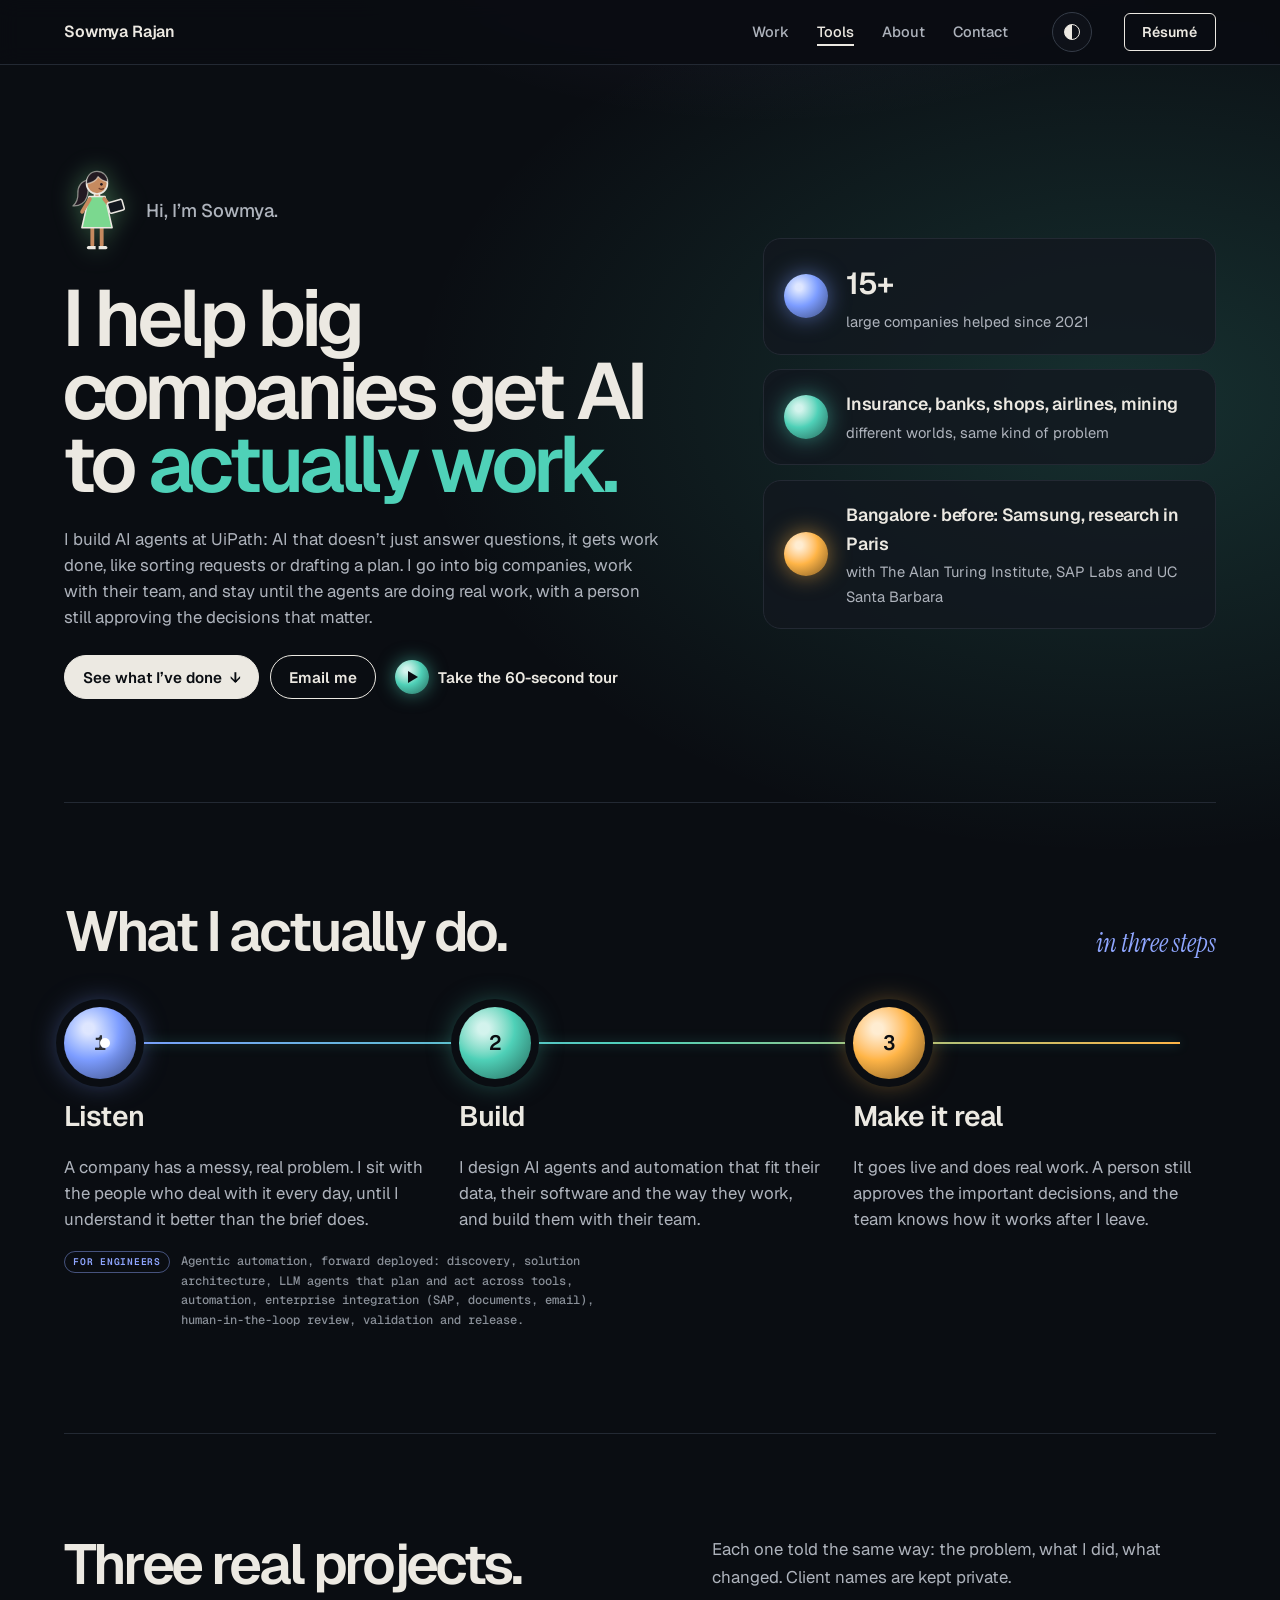
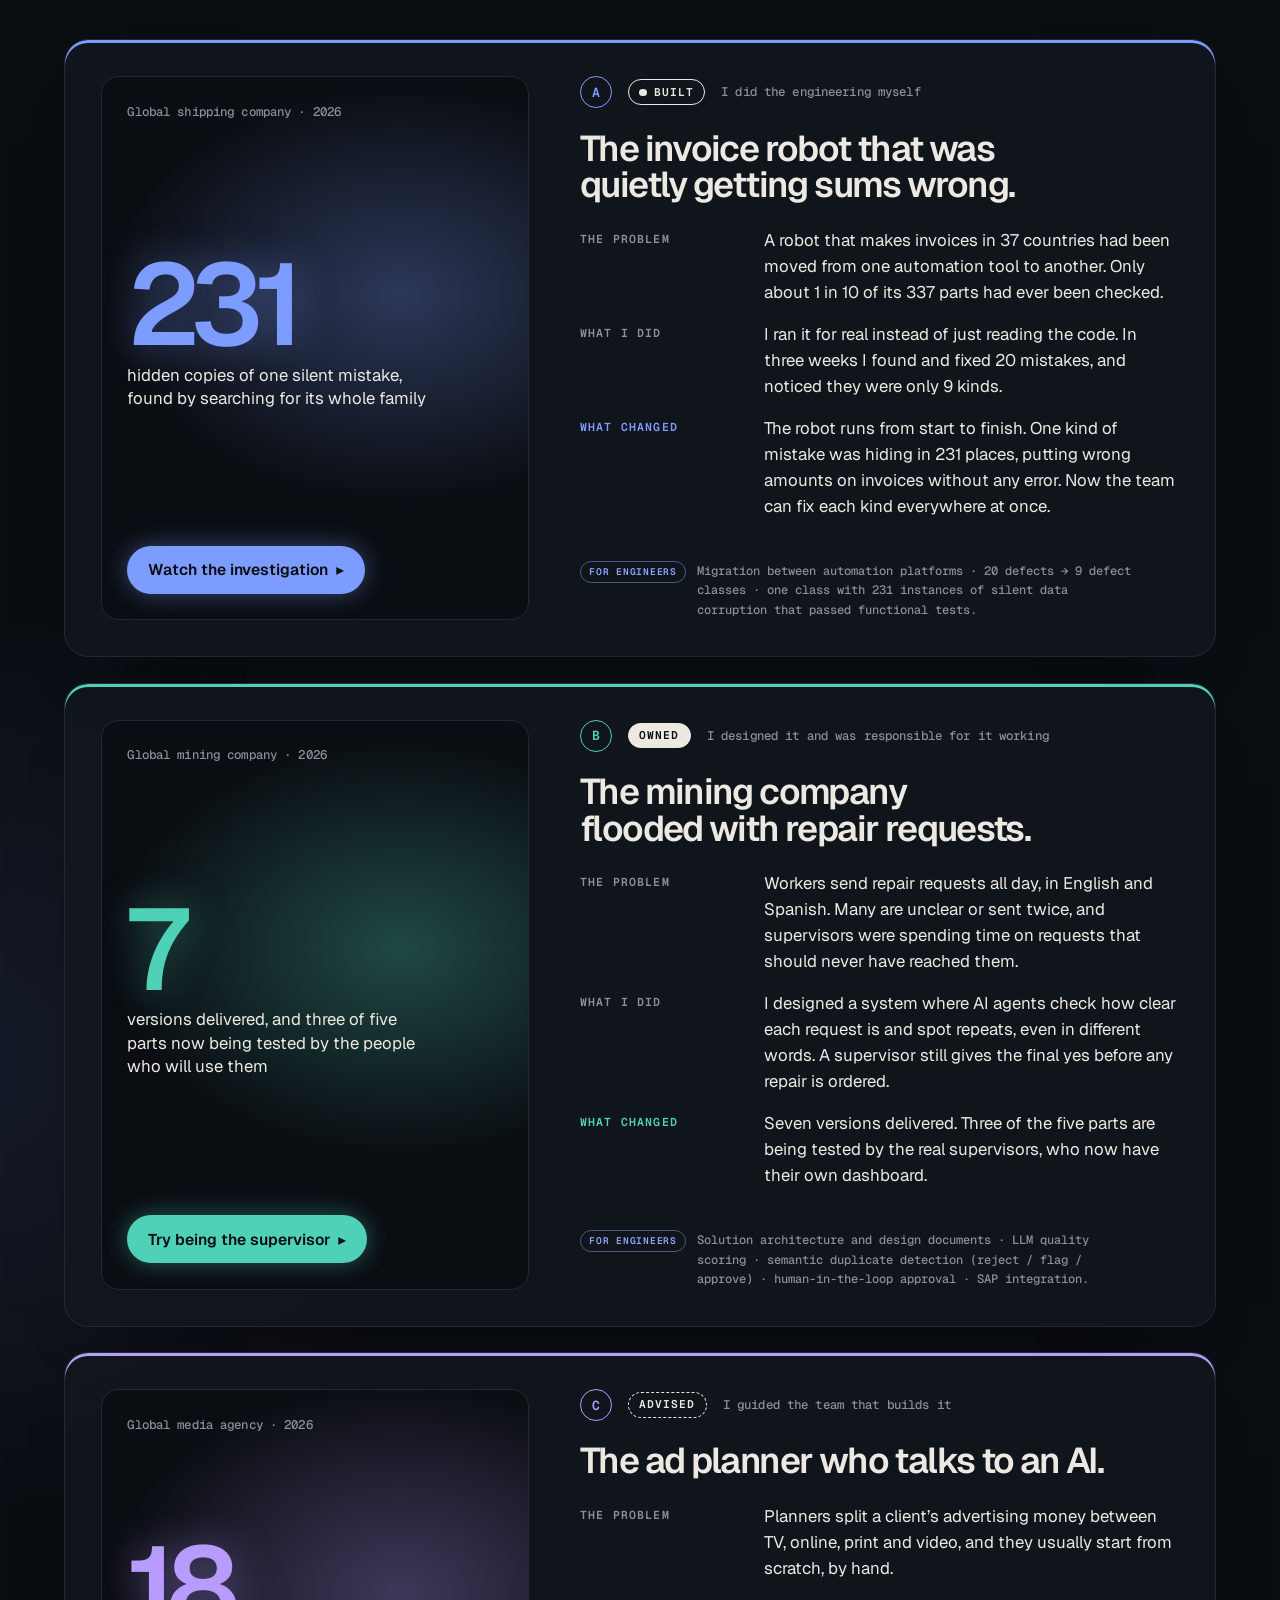
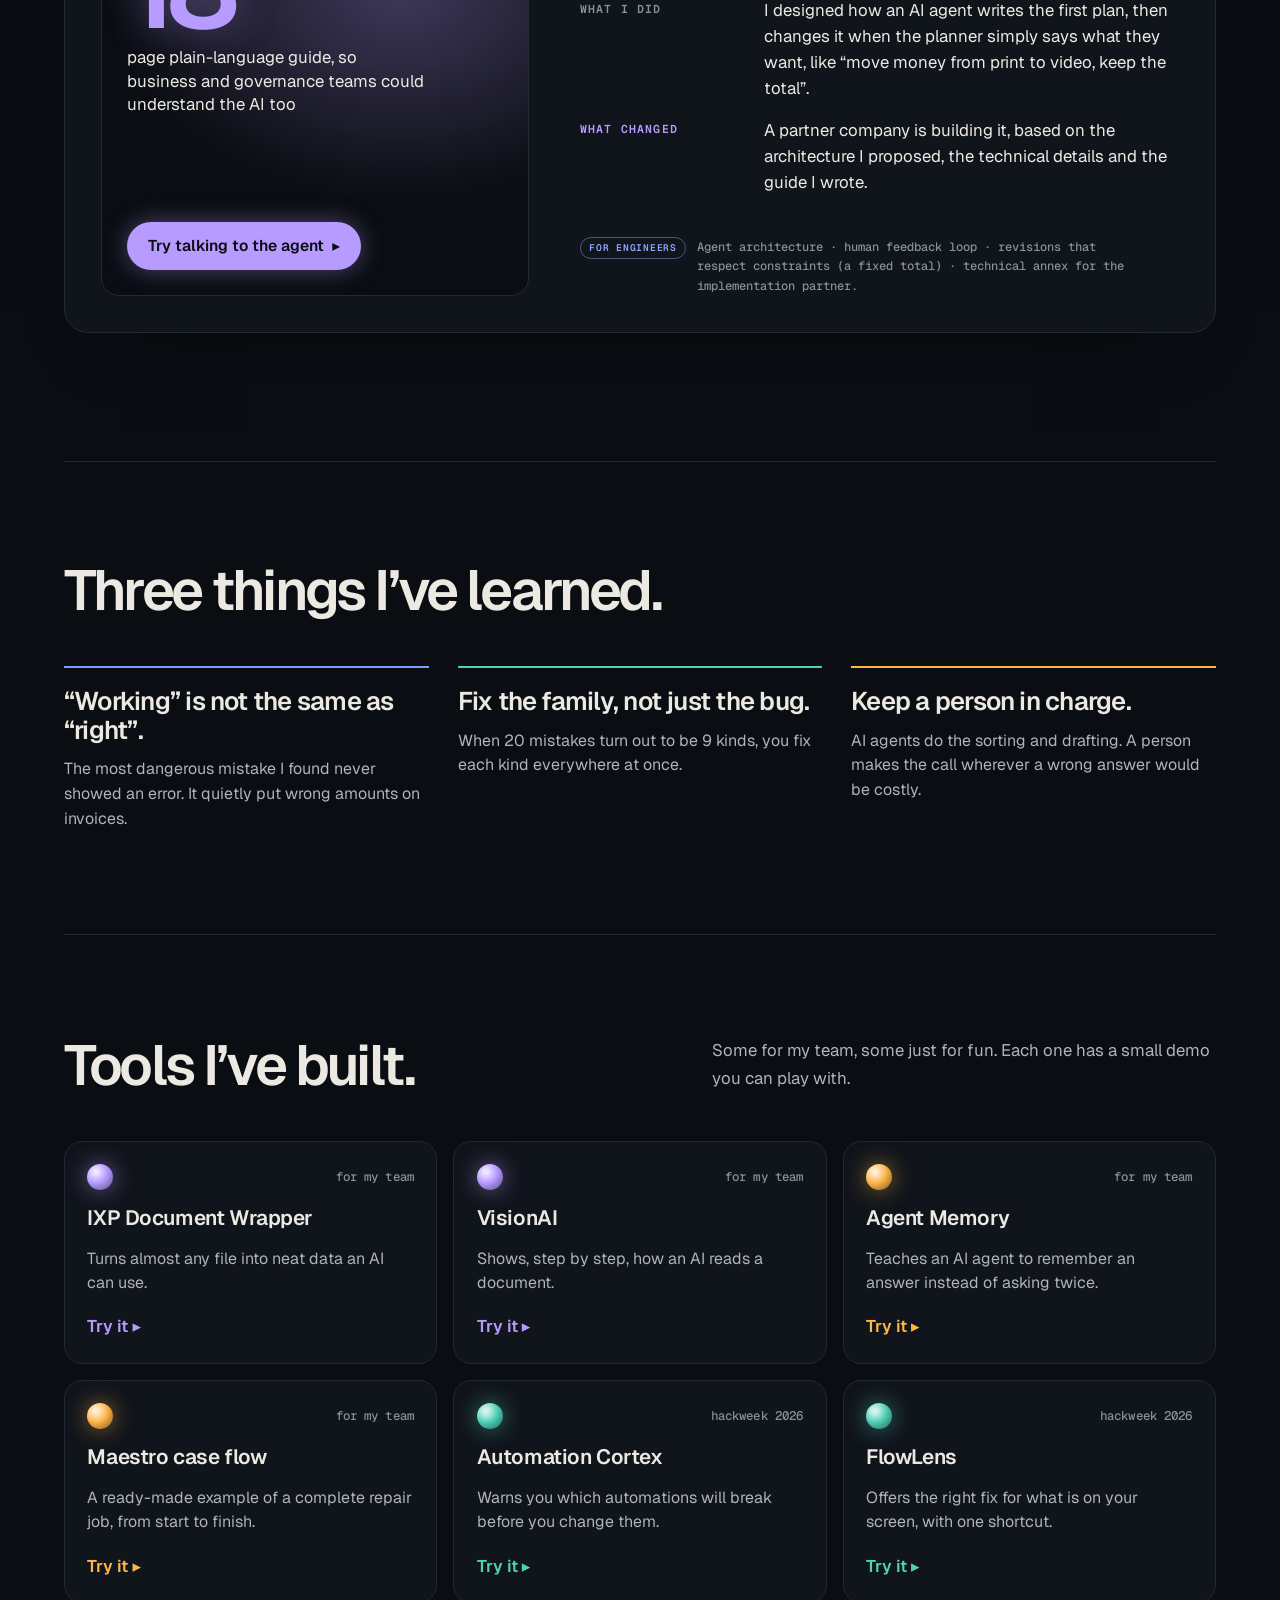
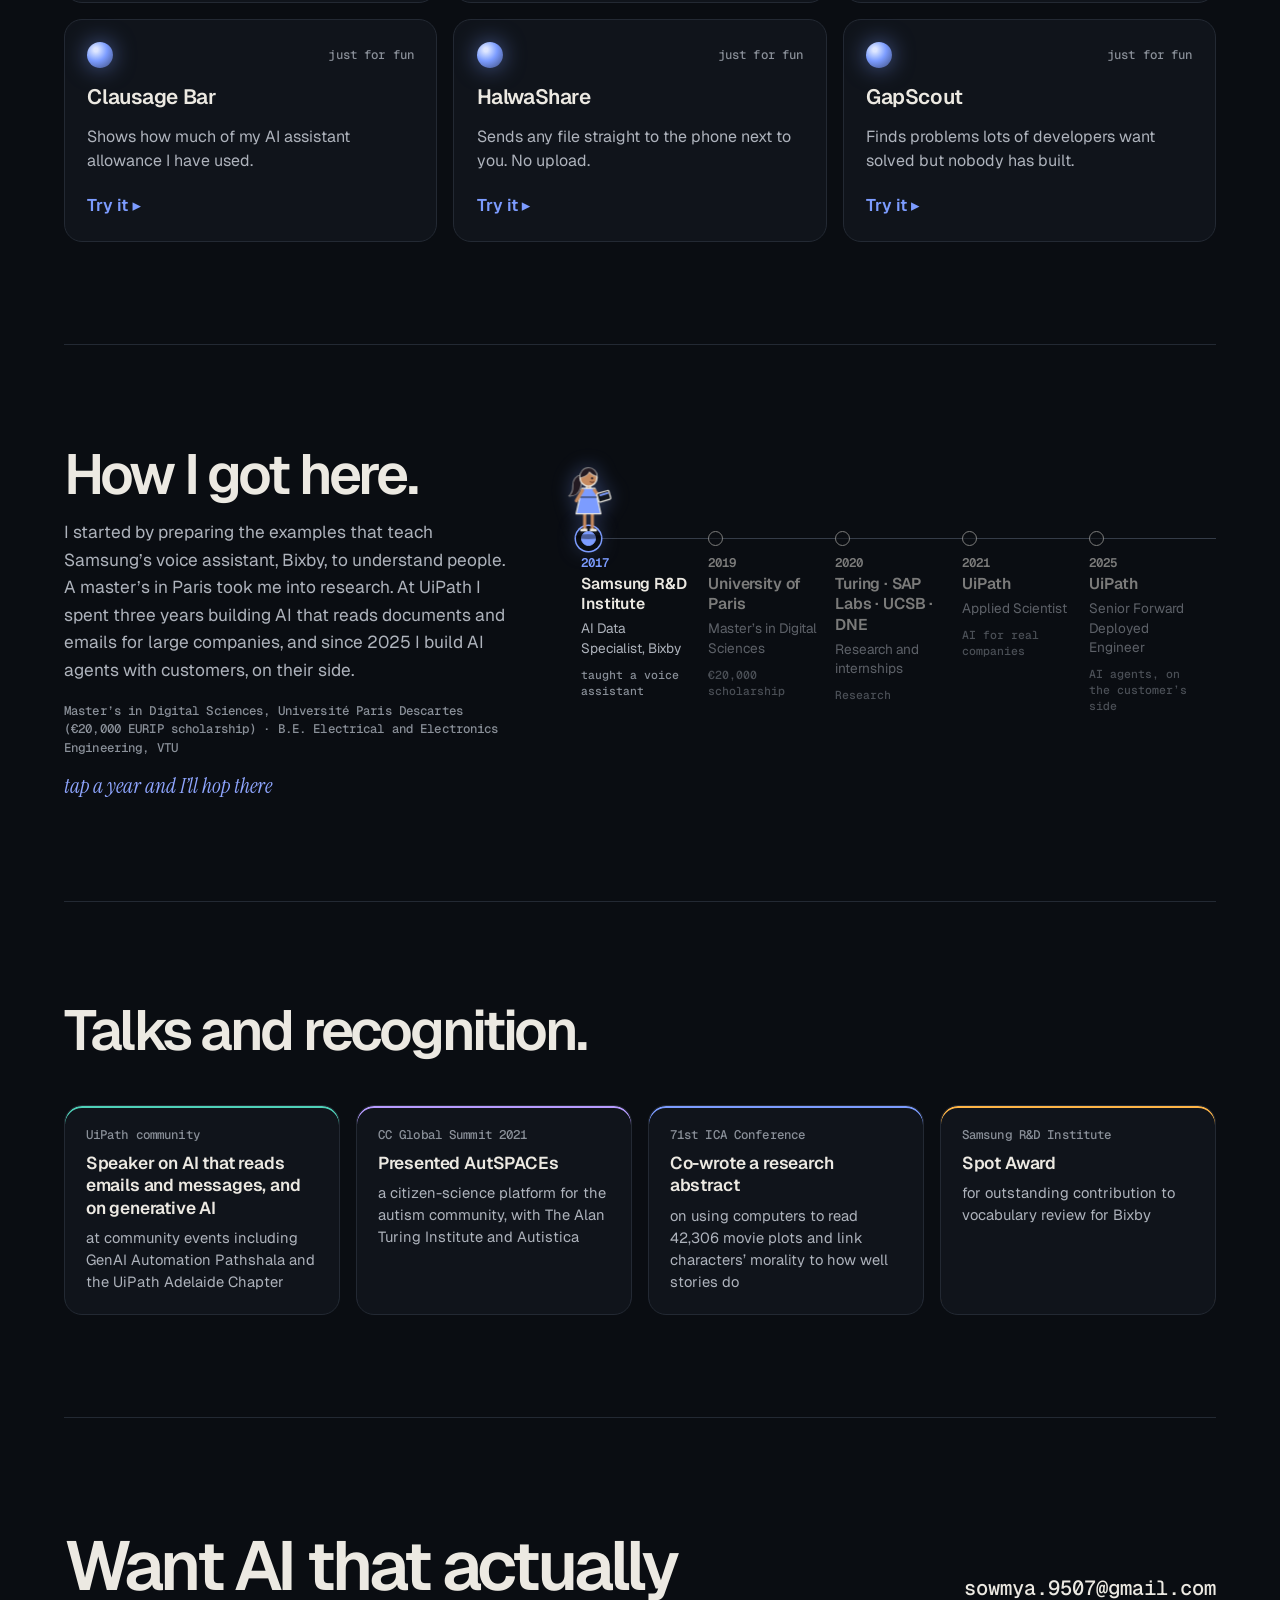
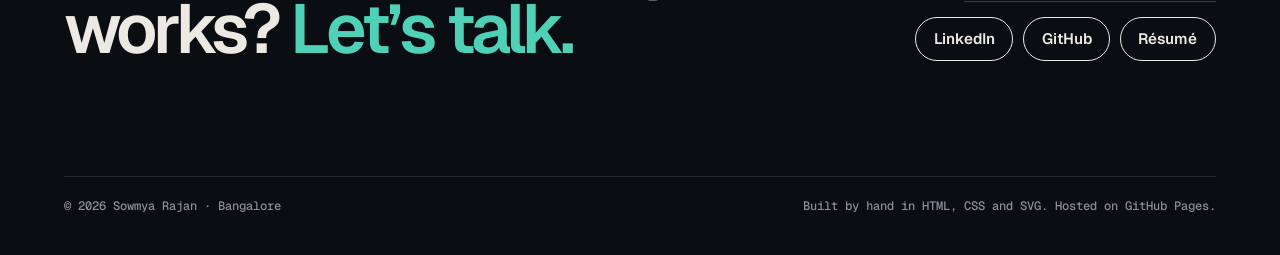
==== commit e0c5bfec: "Add master's at the University of Paris to the career line New 2019 stop between Samsung and researc" ====
--- a/index.html
+++ b/index.html
@@ -17,7 +17,7 @@
 <link rel="preconnect" href="https://fonts.gstatic.com" crossorigin>
 <link rel="stylesheet" href="https://fonts.googleapis.com/css2?family=Geist:wght@400;500;600&family=Geist+Mono:wght@500;600&family=Instrument+Serif:ital@1&display=swap">
 <script>try{var t=localStorage.getItem('theme');if(t==='light')document.documentElement.setAttribute('data-theme','light');}catch(e){}</script>
-<link rel="stylesheet" href="assets/css/styles.css?v=v5">
+<link rel="stylesheet" href="assets/css/styles.css?v=v6">
 <script type="application/ld+json">
 {
   "@context": "https://schema.org",
@@ -206,6 +206,7 @@
         <div class="hop" id="hop">
           <ol class="career" aria-label="Career progression">
             <li style="--c: var(--st-ingest)"><button class="yr" type="button" aria-label="2017: jump to Samsung R&amp;D Institute">2017</button><b>Samsung R&amp;D Institute</b><span>AI Data Specialist, Bixby</span><span class="arc">taught a voice assistant</span></li>
+            <li style="--c: var(--st-review)"><button class="yr" type="button" aria-label="2019: jump to master’s at the University of Paris">2019</button><b>University of Paris</b><span>Master’s in Digital Sciences</span><span class="arc">€20,000 scholarship</span></li>
             <li style="--c: var(--st-extract)"><button class="yr" type="button" aria-label="2020: jump to research and internships">2020</button><b>Turing · SAP Labs · UCSB · DNE</b><span>Research and internships</span><span class="arc">Research</span></li>
             <li style="--c: var(--st-reason)"><button class="yr" type="button" aria-label="2021: jump to UiPath, Applied Scientist">2021</button><b>UiPath</b><span>Applied Scientist</span><span class="arc">AI for real companies</span></li>
             <li style="--c: var(--st-ship)"><button class="yr" type="button" aria-label="2025: jump to UiPath, Senior Forward Deployed Engineer">2025</button><b>UiPath</b><span>Senior Forward Deployed Engineer</span><span class="arc">AI agents, on the customer’s side</span></li>
@@ -410,7 +411,7 @@
 </footer>
 
 <script src="assets/js/main.js?v=v5" defer></script>
-<script src="assets/js/hop.js?v=v5c" defer></script>
+<script src="assets/js/hop.js?v=v6" defer></script>
 <script src="assets/js/fieldwork.js?v=v5" defer></script>
 <script src="assets/js/demos.js?v=v5" defer></script>
 <script src="assets/js/tour.js?v=v7" defer></script>
--- a/assets/css/styles.css
+++ b/assets/css/styles.css
@@ -392,7 +392,7 @@
 /* ---------- About ---------- */
 .about { display: grid; grid-template-columns: minmax(0, 5fr) minmax(0, 7fr); gap: 2rem 4rem; }
 .about__text { display: grid; gap: 1rem; align-content: start; }
-.career { display: grid; grid-template-columns: repeat(4, minmax(0, 1fr)); position: relative; }
+.career { display: grid; grid-template-columns: repeat(5, minmax(0, 1fr)); position: relative; }
 .career::before { content: ""; position: absolute; left: 0; right: 0; top: 7px; height: 1px; background: var(--rule-2); }
 .career li { position: relative; padding: 1.6rem 1rem 0 0; display: grid; gap: .3rem; align-content: start; }
 .career li::before { content: ""; position: absolute; top: 0; left: 0; width: 15px; height: 15px; border-radius: 50%; background: var(--paper); border: 1.5px solid var(--ink); }
@@ -1090,7 +1090,7 @@
 .career li::before { transition: background-color .3s, border-color .3s, box-shadow .3s; }
 .career li:last-child::before { background: var(--paper); }
 .career::after { content: ""; position: absolute; left: 7px; top: 6.5px; height: 2px; width: var(--p, 0px); border-radius: 2px;
-  background: linear-gradient(90deg, var(--st-ingest), var(--st-extract), var(--st-reason), var(--st-ship)); box-shadow: 0 0 calc(10px * var(--glow-k)) color-mix(in srgb, var(--st-reason) 50%, transparent); transition: width .7s cubic-bezier(.45, 0, .2, 1); }
+  background: linear-gradient(90deg, var(--st-ingest), var(--st-review), var(--st-extract), var(--st-reason), var(--st-ship)); box-shadow: 0 0 calc(10px * var(--glow-k)) color-mix(in srgb, var(--st-reason) 50%, transparent); transition: width .7s cubic-bezier(.45, 0, .2, 1); }
 .hop.is-ready .career li { opacity: .5; transition: opacity .4s; }
 .hop.is-ready .career li.is-visited { opacity: 1; }
 .career li.is-visited::before { background: var(--c); border-color: var(--c); box-shadow: 0 0 calc(14px * var(--glow-k)) color-mix(in srgb, var(--c) 70%, transparent); }
@@ -1126,7 +1126,7 @@
   .hop { padding-top: 4.8rem; }
   .career { grid-template-columns: 1fr; row-gap: 1.9rem; }
   .career::before { display: block; left: 7px; right: auto; top: 8px; bottom: 8px; width: 1px; height: auto; }
-  .career::after { left: 6.5px; top: 7px; width: 2px; height: var(--p, 0px); transition-property: height; background: linear-gradient(180deg, var(--st-ingest), var(--st-extract), var(--st-reason), var(--st-ship)); }
+  .career::after { left: 6.5px; top: 7px; width: 2px; height: var(--p, 0px); transition-property: height; background: linear-gradient(180deg, var(--st-ingest), var(--st-review), var(--st-extract), var(--st-reason), var(--st-ship)); }
   .career li { padding: 0 0 0 3rem; }
   .career li::before { top: .05rem; }
   .career li { padding-left: 3.4rem; }
